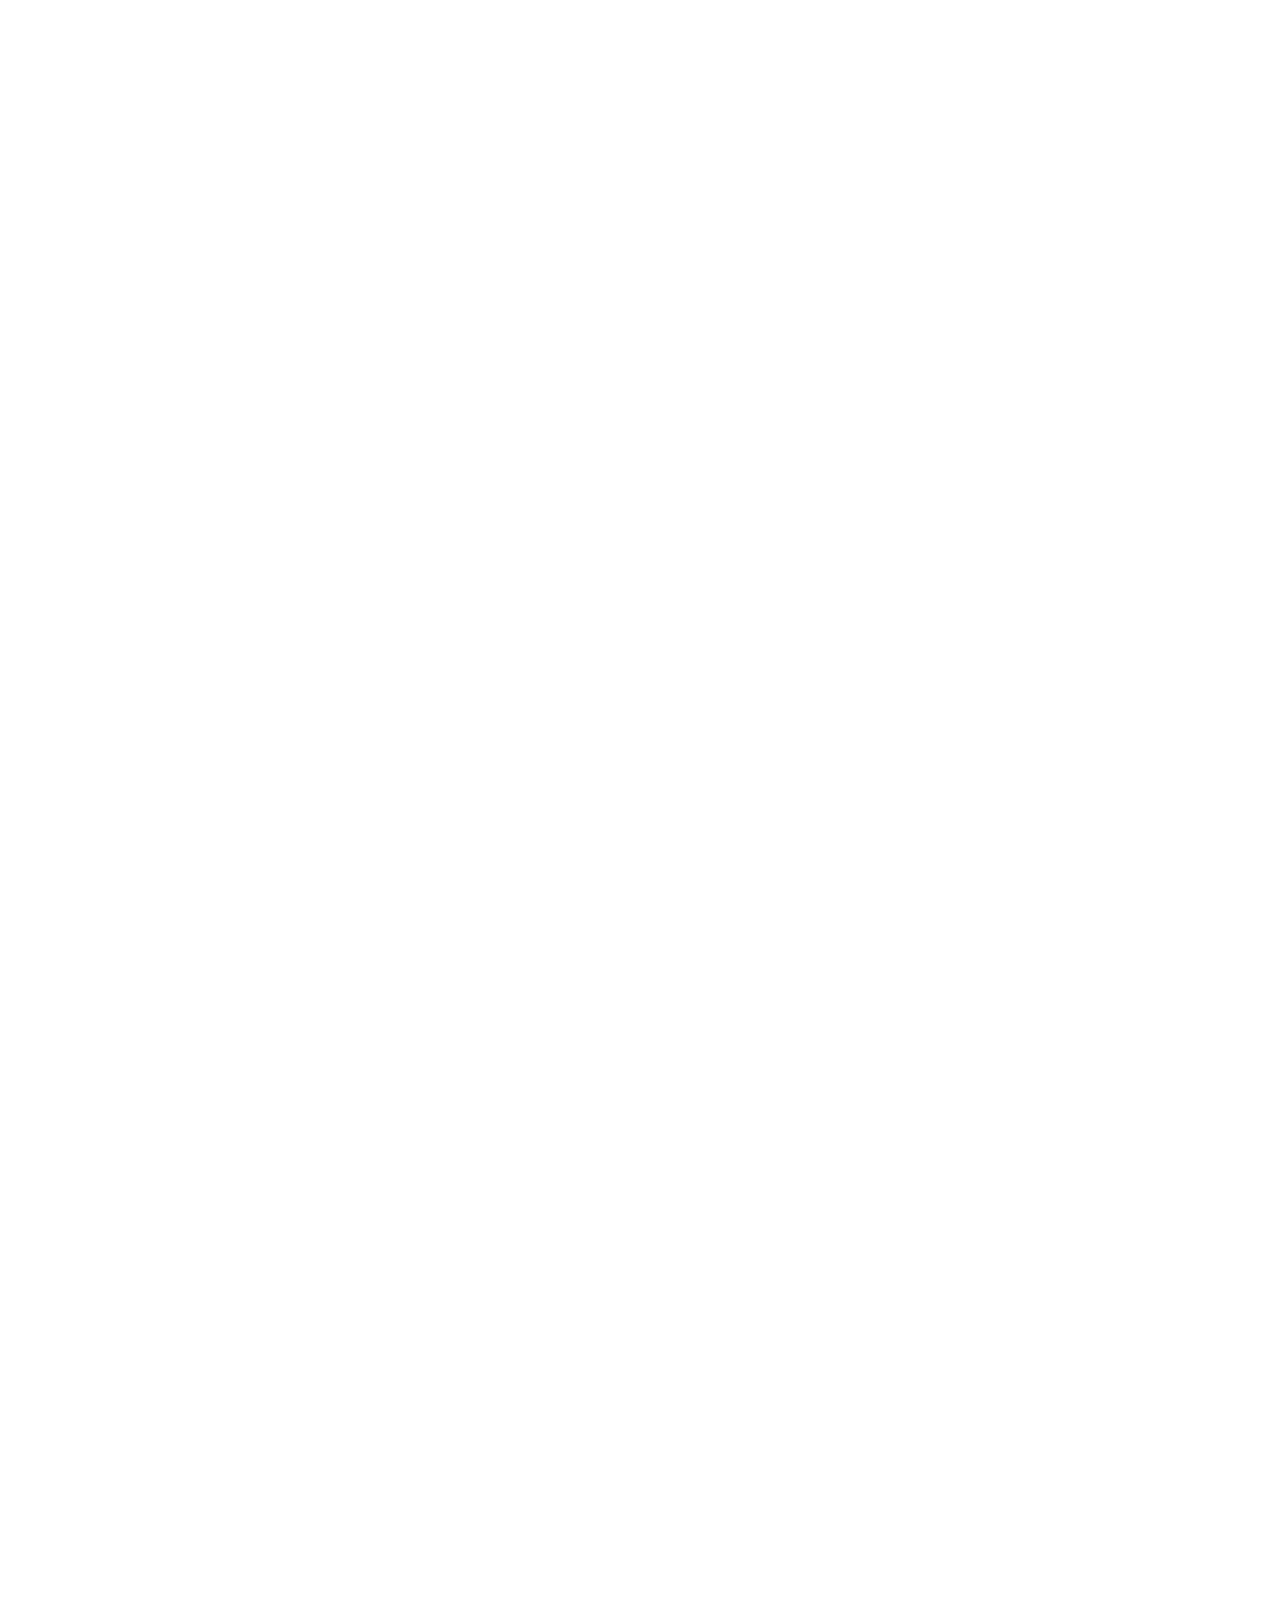
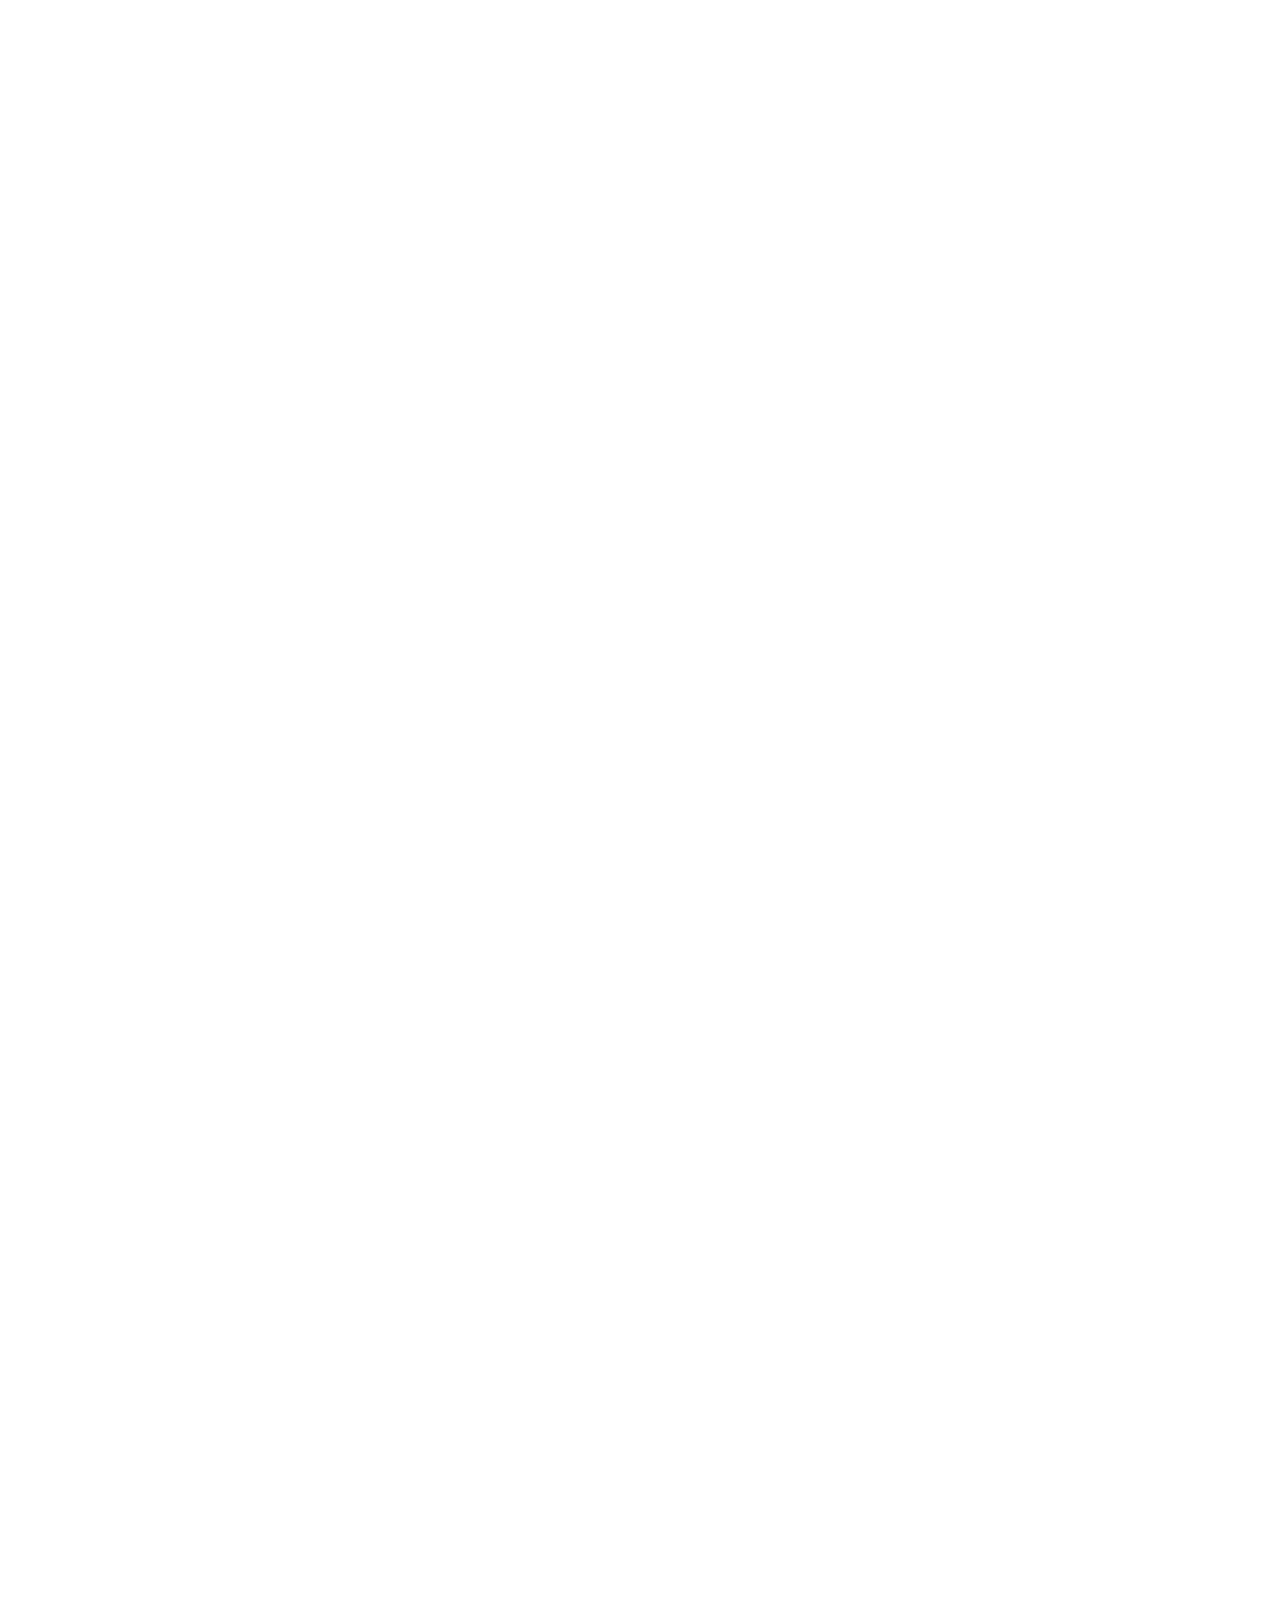
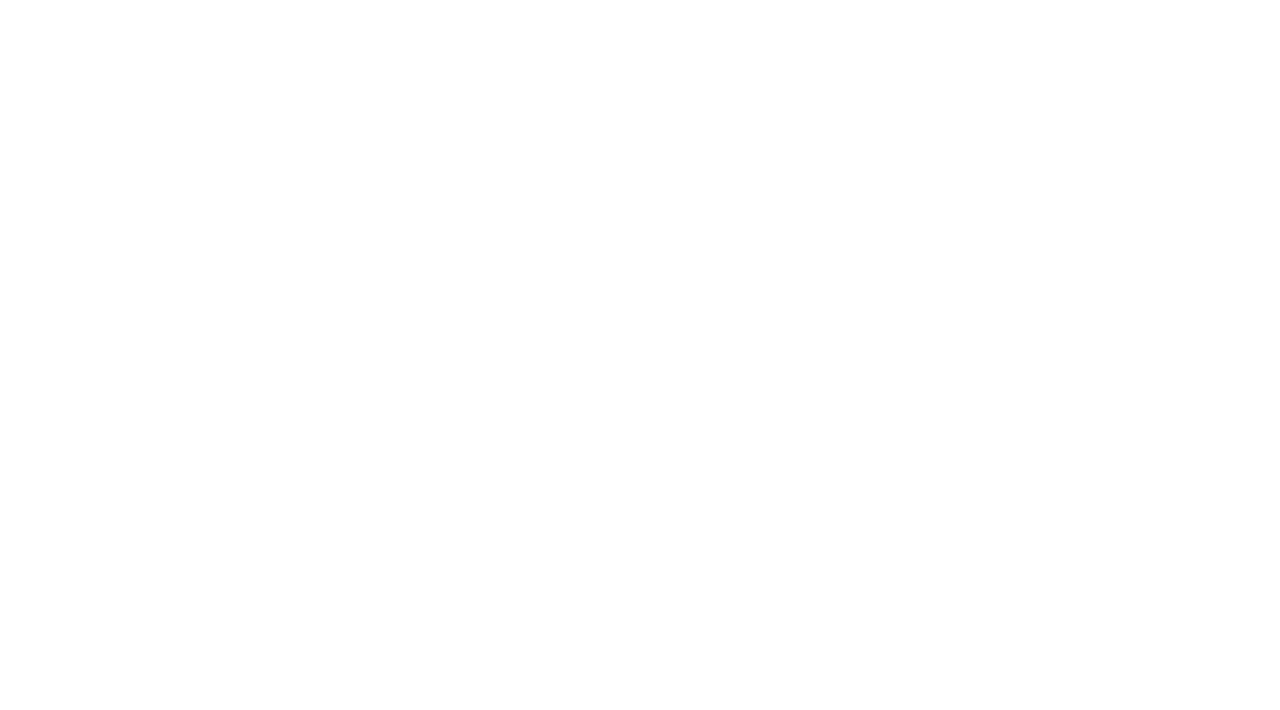
==== index.html @ 62fd4edf "Initial commit" ====
<!DOCTYPE html>
<html lang="en">
<head>
    <meta charset="UTF-8">
    <meta name="viewport" content="width=device-width, initial-scale=1.0">
    <title>Universe University</title>

    <link rel="stylesheet" href="offlines/fontawesome-free-6.4.2-web/css/all.css">
    <link rel="stylesheet" href="offlines/bootstrap.min.css">
    <link rel="stylesheet" href="offlines/tabler-icons/webfont/tabler-icons.min.css">

    
    <link rel="stylesheet" href="styles.css">
    <link rel="stylesheet" href="responsiveness.css">
    <link rel="icon" href="images/single.png">
    <link rel="stylesheet" href="https://cdnjs.cloudflare.com/ajax/libs/odometer.js/0.4.8/themes/odometer-theme-default.css"/>
</head>
<body>

    <div class="overflow-x-hidden">
        
        <nav class="navbar navbar-expand-lg fixed-top">
            <div class="container d-flex flex-row">
                <a class="navbar-brand" href="#" style="width: 15%;">
                    <img src="images/multiple2.png" alt="" class="img-fluid" width="" height="20px">
                </a>
                <button class="navbar-toggler" onclick="openAndClose()" type="button" data-bs-toggle="collapse" data-bs-target="#navbarSupportedContent" aria-controls="navbarSupportedContent" aria-expanded="false" aria-label="Toggle navigation">
                    <span class="navbar-toggler-icon"></span>
                </button>
                <div class="collapse navbar-collapse" id="navbarSupportedContent">
                    <ul class="navbar-nav mx-auto gap-4 mb-2 mb-lg-0">
                        <li class="nav-item">
                            <a class="nav-link px-2 active" aria-current="page" href="#">Home</a>
                        </li>
                        <li class="nav-item">
                            <a class="nav-link px-2" href="#academics">Courses</a>
                        </li>
                        <li class="nav-item">
                            <a class="nav-link px-2" href="about">About</a>
                        </li>
                        <li class="nav-item">
                            <a class="nav-link px-2" href="contact">Contact</a>
                        </li>
                    </ul>
                    <div class="d-flex flex-row gap-3 align-items-center">
                        <a href="login" class="btn" style="color: var(--deep) !important;">Login</a>
                        <a href="applicationform" class="btn navbtn d-flex align-items-center gap-2 justify-content-center"><span>Apply Now</span> <i class="ti ti-arrow-right"></i></a>
                    </div>
                </div>
            </div>
        </nav>

        <section class="herosection py-5">
            <div class="container py-5">
                <div class="row align-items-center">
                    <div class="col-lg-7 col-12 h-100 mt-lg-5">
                        <div class="card bg-transparent border-0">
                            <h1 class="fw-bold">Welcome to Universe</h1>
                            <p class="fs-5">A world-class education is essential for building the future and here, we have it all and more</p>
                            <a href="applicationform" class="btn herobtn w-50 d-flex align-items-center gap-2 justify-content-center"><span>Apply Now</span> <i class="ti ti-arrow-right"></i></a>
                        </div>
                    </div>
                </div>
            </div>
        </section>

        <section class="about py-5">
            <div class="container my-5">
                <div class="row align-items-center justify-content-between">
                    <div class="col-6 d-none d-lg-block">
                        <div class="card-img">
                            <img src="images/img5.jpg" alt="" class="img-fluid">
                        </div>
                    </div>
                    <div class="col-lg-6">
                        <div class="card bg-transparent border-0">
                            <h3>About Universe University</h3>
                            <h4 class="fw-bold w-75">Our education system inspires the next generation</h4>
                            <p>Lorem ipsum dolor sit amet, consectetur adipisicing elit. Explicabo non nesciunt accusantium rem tempora iste, velit consequuntur voluptates, eligendi eum, facilis facere minima sapiente? Ut corrupti iste in a pariatur facilis voluptatem repellat, expedita facere mollitia magnam eligendi quam dolore?</p>
                            <a href="about" class="btn mt-3 aboutbtn d-flex gap-2 align-items-center justify-content-center w-50"><span>Find Out More</span> <i class="ti ti-arrow-right"></i></a>
                        </div>
                    </div>
                </div>
            </div>
        </section>

        <section class="academics py-5" id="academics">
            <div class="container">
                <div class="row">
                    <div class="col-12 mb-lg-5">
                        <div class="card bg-transparent border-0 text-center">
                            <h3>Academics</h3>
                            <p class="w-75 mx-auto">Lorem ipsum dolor sit amet consectetur adipiscing elit ut elit tellus luctus nec ullamcorper mattis</p>
                        </div>
                    </div>
                    <div class="col-lg-4 col-md-6 col-12 mx-auto my-3">
                        <div class="card p-4 acadcard bg-trasparent border-0 text-center">
                            <div class="card-img mb-3">
                                <img src="images/study-group-african-people_23-2149156424.jpg" alt="..." class="img-fluid">
                            </div>
                            <h4>Undergraduate Education</h4>
                            <p>Lorem ipsum dolor sit amet, consectetur adipisicing elit. Molestiae fuga, quasi laudantium modi qui praesentium aperiam accusamus? Adipisci, odit qui!</p>
                            <a href="applicationform" class="btn mt-3 academicsbtn d-flex gap-2 align-items-center justify-content-center w-50 mx-auto"><span>Apply Now</span> <i class="ti ti-arrow-right"></i></a>
                        </div>
                    </div>
                    <div class="col-lg-4 col-md-6 col-12 mx-auto my-3">
                        <div class="card p-4 acadcard bg-trasparent border-0 text-center">
                            <div class="card-img mb-3">
                                <img src="images/diversity-students-graduation-success-celebration-concept_53876-26400.jpg" alt="..." class="img-fluid">
                            </div>
                            <h4>Postgraduate Education</h4>
                            <p>Lorem ipsum dolor sit amet, consectetur adipisicing elit. Molestiae fuga, quasi laudantium modi qui praesentium aperiam accusamus? Adipisci, odit qui!</p>
                            <a href="applicationform" class="btn mt-3 academicsbtn d-flex gap-2 align-items-center justify-content-center w-50 mx-auto"><span>Apply Now</span> <i class="ti ti-arrow-right"></i></a>
                        </div>
                    </div>
                    <div class="col-lg-4 col-md-6 col-12 mx-auto my-3">
                        <div class="card p-4 acadcard bg-trasparent border-0 text-center">
                            <div class="card-img mb-3">
                                <img src="images/students-posing-lawn_23-2147664336.jpg" alt="..." class="img-fluid">
                            </div>
                            <h4>Part-time Education</h4>
                            <p>Lorem ipsum dolor sit amet, consectetur adipisicing elit. Molestiae fuga, quasi laudantium modi qui praesentium aperiam accusamus? Adipisci, odit qui!</p>
                            <a href="applicationform" class="btn mt-3 academicsbtn d-flex gap-2 align-items-center justify-content-center w-50 mx-auto"><span>Apply Now</span> <i class="ti ti-arrow-right"></i></a>
                        </div>
                    </div>
                    <div class="col-lg-4 col-md-6 col-12 mx-auto my-3">
                        <div class="card p-4 acadcard bg-trasparent border-0 text-center">
                            <div class="card-img mb-3">
                                <img src="images/medium-shot-smiley-woman-with-white-board_23-2149272221.jpg" alt="..." class="img-fluid">
                            </div>
                            <h4>Open Distance Learning</h4>
                            <p>Lorem ipsum dolor sit amet, consectetur adipisicing elit. Molestiae fuga, quasi laudantium modi qui praesentium aperiam accusamus? Adipisci, odit qui!</p>
                            <a href="applicationform" class="btn mt-3 academicsbtn d-flex gap-2 align-items-center justify-content-center w-50 mx-auto"><span>Apply Now</span> <i class="ti ti-arrow-right"></i></a>
                        </div>
                    </div>
                    <div class="col-lg-4 col-md-6 col-12 mx-auto my-3">
                        <div class="card p-4 acadcard bg-trasparent border-0 text-center">
                            <div class="card-img mb-3">
                                <img src="images/little-girl-using-laptop-online-school_23-2148827442.jpg" alt="..." class="img-fluid">
                            </div>
                            <h4>Pre Degree Program</h4>
                            <p>Lorem ipsum dolor sit amet, consectetur adipisicing elit. Molestiae fuga, quasi laudantium modi qui praesentium aperiam accusamus? Adipisci, odit qui!</p>
                            <a href="applicationform" class="btn mt-3 academicsbtn d-flex gap-2 align-items-center justify-content-center w-50 mx-auto"><span>Apply Now</span> <i class="ti ti-arrow-right"></i></a>
                        </div>
                    </div>
                    <div class="col-lg-4 col-md-6 col-12 mx-auto my-3">
                        <div class="card p-4 acadcard bg-trasparent border-0 text-center">
                            <div class="card-img mb-3">
                                <img src="images/college-students-different-ethnicities-cramming_23-2149891328.jpg" alt="..." class="img-fluid">
                            </div>
                            <h4>JUPEB Program</h4>
                            <p>Lorem ipsum dolor sit amet, consectetur adipisicing elit. Molestiae fuga, quasi laudantium modi qui praesentium aperiam accusamus? Adipisci, odit qui!</p>
                            <a href="applicationform" class="btn mt-3 academicsbtn d-flex gap-2 align-items-center justify-content-center w-50 mx-auto"><span>Apply Now</span> <i class="ti ti-arrow-right"></i></a>
                        </div>
                    </div>
                </div>
            </div>
        </section>

        <section class="campinfo py-5">
            <div class="container">
                <div class="row align-items-center">
                    <div class="col-lg-6 col-12">
                        <div class="card campinfocard bg-transparent border-0">
                            <h3 class="mb-3">Universe Campus Information</h3>
                            <p>At Universe, we prepare you to launch your career by providing a supportive, creative, and professional environment from which to learn practical skills, build a network of industry contacts. <br> Come in and let's travel through the journey of success together.</p>
                            <div class="row py-3" id="countersSection">
                                <div class="col-lg-6 mx-auto col-md-6 my-3">
                                    <div class="card statcard border-0 p-3 text-center">
                                        <div class="d-flex statistics text-center align-items-center justify-content-center">
                                            <div class="odometer text-center" id="odometer1"></div>
                                        </div>
                                        <h6>Years of Existence</h6>
                                    </div>                        
                                </div>
                                <div class="col-lg-6 mx-auto col-md-6 my-3">
                                    <div class="card statcard border-0 p-3 text-center">
                                        <div class="d-flex statistics text-center align-items-center justify-content-center">
                                            <div class="odometer text-center" id="odometer2"></div>
                                            <span style="margin-top: -5px;">+</span>
                                        </div>
                                        <h6>Staffs &amp; Management</h6>
                                    </div>                        
                                </div>
                                <div class="col-lg-6 mx-auto col-md-6 my-3">
                                    <div class="card statcard border-0 p-3 text-center">
                                        <div class="d-flex statistics gap-1 text-center align-items-center justify-content-center">
                                            <div class="odometer text-center" id="odometer3"></div>
                                            <span style="margin-top: -5px;">M+</span>
                                        </div>
                                        <h6>Global Students</h6>
                                    </div>                        
                                </div>
                                <div class="col-lg-6 mx-auto col-md-6 my-3">
                                    <div class="card statcard border-0 p-3 text-center">
                                        <div class="d-flex statistics text-center align-items-center justify-content-center">
                                            <div class="odometer text-center" id="odometer4"></div>
                                            <span style="margin-top: -5px;">+</span>
                                        </div>
                                        <h6>Cultures &amp; Nationalities</h6>
                                    </div>                        
                                </div>
                            </div>
                            <a href="contact#contact" class="btn aboutbtn d-flex gap-2 align-items-center justify-content-center w-50"><span>Locate Campus</span> <i class="ti ti-arrow-right"></i></a>
                        </div>
                    </div>
                    <div class="col-6 d-none d-lg-block">
                        <div class="card-img p-2">
                            <img src="images/img6.webp" alt="" class="img-fluid">
                        </div>
                    </div>
                </div>
            </div>
        </section>

        <section class="how py-5">
            <div class="container">
                <div class="row">
                    <div class="col-12 my-5">
                        <div class="row align-items-center justify-content-between">
                            <div class="col-lg-8 col-md-6 col-6">
                                <h3>How to Apply</h3>
                            </div>
                            <div class="col-lg-4 col-md-6 col-6 d-none d-lg-flex d-md-flex d-flex justify-content-end">
                                <a href="applicationform" class="btn mt-3 howbtn d-flex align-items-center gap-2 justify-content-center py-3"><span>Start Application</span> <i class="ti ti-arrow-right"></i></a>
                            </div>
                        </div>
                    </div>
                    <div class="col-lg-3 col-md-6 col-12 my-3">
                        <div class="card howcard p-3 bg-transparent">
                            <div class="d-flex justify-content-between">
                                <div class="card-img">
                                    <img src="images/img7.png" width="80px" alt="" class="img-fluid">
                                </div>
                                <span class="number">1</span>
                            </div>
                            <div class="card-text mt-3">
                                <h5>You Apply</h5>
                                <p>Lorem ipsum dolor sit amet consectetur adipisicing elit. Eligendi repudiandae velit aliquam animi at. Fugiat.</p>
                            </div>
                        </div>
                    </div>
                    <div class="col-lg-3 col-md-6 col-12 my-3">
                        <div class="card howcard p-3 bg-transparent">
                            <div class="d-flex justify-content-between">
                                <div class="card-img">
                                    <img src="images/img8.png" width="80px" alt="" class="img-fluid">
                                </div>
                                <span class="number">2</span>
                            </div>
                            <div class="card-text mt-3">
                                <h5>We Connect</h5>
                                <p>Lorem ipsum dolor sit amet consectetur adipisicing elit. Eligendi repudiandae velit aliquam animi at. Fugiat.</p>
                            </div>
                        </div>
                    </div>
                    <div class="col-lg-3 col-md-6 col-12 my-3">
                        <div class="card howcard p-3 bg-transparent">
                            <div class="d-flex justify-content-between">
                                <div class="card-img">
                                    <img src="images/img9.png" width="80px" alt="" class="img-fluid">
                                </div>
                                <span class="number">3</span>
                            </div>
                            <div class="card-text mt-3">
                                <h5>You Get Ready</h5>
                                <p>Lorem ipsum dolor sit amet consectetur adipisicing elit. Eligendi repudiandae velit aliquam animi at. Fugiat.</p>
                            </div>
                        </div>
                    </div>
                    <div class="col-lg-3 col-md-6 col-12 my-3">
                        <div class="card howcard p-3 bg-transparent">
                            <div class="d-flex justify-content-between">
                                <div class="card-img">
                                    <img src="images/img10.png" width="80px" alt="" class="img-fluid">
                                </div>
                                <span class="number">4</span>
                            </div>
                            <div class="card-text mt-3">
                                <h5>Completed</h5>
                                <p>Lorem ipsum dolor sit amet consectetur adipisicing elit. Eligendi repudiandae velit aliquam animi at. Fugiat.</p>
                            </div>
                        </div>
                    </div>
                    <div class="col-12 d-lg-none d-md-one d-flex justify-content-center">
                        <a href="applicationform" class="btn mt-3 howbtn d-flex align-items-center gap-2 justify-content-center py-3"><span>Start Application</span> <i class="ti ti-arrow-right"></i></a>
                    </div>
                </div>
            </div>
        </section>

        <section class="testimonials py-5">
            <div class="container">
                <div class="row align-items-center">
                    <div class="col-12">
                    </div>
                    <div class="col-lg-6 col-md-7 col-12">
                        <h2>Testimonials</h2>
                        <div class="card bg-transparent border-0 testicard p-2 pt-3 d-grid gap-4 position-relative">
                            <div class="testibg position-relative"></div>
                            <div class="card-top">
                                <div class="d-flex gap-1" id="studentRating"></div>
                            </div>
                            <div class="card-mid">
                                <h4 class="testi-text" id="studentTestimonial"></h4>
                            </div>
                            <div class="card-btom">
                                <p class="fw-bold" id="studentName"></p>
                            </div>
                        </div>
                    </div>
                    <div class="col-lg-6 col-md-5 col-12">
                        <div class="card-img testimgs">
                            <img src="images/img12.png" id="student1" alt="..." class="img-fluid testi-img" onclick="showTestimonial('student1')">
                            <img src="images/img13.png" id="student2" alt="..." class="img-fluid testi-img" onclick="showTestimonial('student2')">
                            <img src="images/img14.png" id="student3" alt="..." class="img-fluid testi-img" onclick="showTestimonial('student3')">
                            <img src="images/img15.png" id="student4" alt="..." class="img-fluid testi-img" onclick="showTestimonial('student4')">
                            <img src="images/img16.png" id="student5" alt="..." class="img-fluid testi-img" onclick="showTestimonial('student5')">
                            <img src="images/img17.png" id="student6" alt="..." class="img-fluid testi-img" onclick="showTestimonial('student6')">
                            <img src="images/img18.png" id="student7" alt="..." class="img-fluid testi-img" onclick="showTestimonial('student7')">
                            <img src="images/img19.png" id="student8" alt="..." class="img-fluid testi-img" onclick="showTestimonial('student8')">
                        </div>
                    </div>
                </div>
            </div>
        </section>

        <div class="modal fade" id="exampleModal" tabindex="-1" aria-labelledby="exampleModalLabel" aria-hidden="false">
            <div class="modal-dialog">
                <div class="modal-content">
                    <div class="modal-header">
                    <h1 class="modal-title fs-5" id="exampleModalLabel">Photo speaks</h1>
                    <button type="button" class="btn-close" data-bs-dismiss="modal" aria-label="Close"></button>
                    </div>
                    <div class="modal-body">
                        <div id="carouselExampleAutoplaying" class="carousel slide" data-bs-ride="carousel">
                            <div class="carousel-inner d-flex flex-row">
                                <div class="carousel-item w-100 text-center active">
                                    <img src="images/empty-table-chair_1339-74872.jpg" alt="..." class="w-50" style="object-fit: cover;">
                                </div>
                                <div class="carousel-item w-100 text-center">
                                    <img src="images/high-angle-students-learning-library_23-2149647043.jpg" alt="..." class="w-50" style="object-fit: cover;">
                                </div>
                                <div class="carousel-item w-100 text-center">
                                    <img src="images/internal-school-des_940257-862.jpg" alt="..." class="w-50" style="object-fit: cover;">
                                </div>
                                <div class="carousel-item w-100 text-center">
                                    <img src="images/people-studying-peacefully-library_23-2148844715.jpg" alt="..." class="w-50" style="object-fit: cover;">
                                </div>
                                <div class="carousel-item w-100 text-center">
                                    <img src="images/room-interior-design_23-2148899440.jpg  " alt="..." class="w-50" style="object-fit: cover;">
                                </div>
                                <div class="carousel-item w-100 text-center">
                                    <img src="images/empty-hallway-background_23-2149408811.jpg" alt="..." class="w-50" style="object-fit: cover;">
                                </div>
                                <div class="carousel-item w-100 text-center">
                                    <img src="images/futuristic-view-school-classroom-with-state-art-architecture_23-2150906350.jpg" alt="..." class="w-50" style="object-fit: cover;">
                                </div>
                                <div class="carousel-item w-100 text-center">
                                    <img src="images/futuristic-school-classroom-future-students_23-2150906404.jpg" alt="..." class="w-50" style="object-fit: cover;">
                                </div>
                                <div class="carousel-item w-100 text-center">
                                    <img src="images/innovative-futuristic-classroom-students_23-2150906268.jpg" alt="..." class="w-50" style="object-fit: cover;">
                                </div>
                                <div class="carousel-item w-100 text-center">
                                    <img src="images/vibrant-student-life-university-building-photos_980928-10562.jpg" alt="..." class="w-50" style="object-fit: cover;">
                                </div>
                                <div class="carousel-item w-100 text-center">
                                    <img src="images/interior-library-with-orange-chairs-blue-sky-with-clouds_974629-200624.jpg" alt="..." class="w-50" style="object-fit: cover;">
                                </div>
                                <div class="carousel-item w-100 text-center">
                                    <img src="images/empty-hallway-background_23-2149408813.jpg" alt="..." class="w-50" style="object-fit: cover;">
                                </div>
                            </div>
                            <div class="control-btn py-3 pe-3 d-flex justify-content-between gap-3 align-items-center">
                                <button class="btn" type="button" data-bs-target="#carouselExampleAutoplaying" data-bs-slide="prev">
                                    <span class="carousel-control-prev-icon" aria-hidden="true"></span>
                                    <span class="visually-hidden">Previous</span>
                                </button>
                                <button class="btn" type="button" data-bs-target="#carouselExampleAutoplaying" data-bs-slide="next">
                                    <span class="carousel-control-next-icon" aria-hidden="true"></span>
                                    <span class="visually-hidden">Next</span>
                                </button>
                            </div>
                        </div>
                    </div>
                    <div class="modal-footer">
                        <button type="button" class="btn btn-secondary" style="cursor: pointer;" data-bs-dismiss="modal" style="cursor: zoom-in;">Minimise</button>
                    </div>
                </div>
            </div>
        </div>

        <section class="gallery py-5">
            <div class="container">
                <div class="row">
                    <div class="col-12 my-3">
                        <h2>Gallery</h2>
                    </div>
                    <div class="col-12 my-3">
                        <div class="card-img d-flex flex-wrap gallery-img">
                            <img src="images/empty-table-chair_1339-74872.jpg" alt="..." class="img-fluid" data-bs-toggle="modal" data-bs-target="#exampleModal">
                            <img src="images/high-angle-students-learning-library_23-2149647043.jpg" alt="..." class="img-fluid" data-bs-toggle="modal" data-bs-target="#exampleModal">
                            <img src="images/internal-school-des_940257-862.jpg" alt="..." class="img-fluid" data-bs-toggle="modal" data-bs-target="#exampleModal">
                            <img src="images/people-studying-peacefully-library_23-2148844715.jpg" alt="..." class="img-fluid" data-bs-toggle="modal" data-bs-target="#exampleModal">
                            <img src="images/room-interior-design_23-2148899440.jpg  " alt="..." class="img-fluid" data-bs-toggle="modal" data-bs-target="#exampleModal">
                            <img src="images/empty-hallway-background_23-2149408811.jpg" alt="..." class="img-fluid" data-bs-toggle="modal" data-bs-target="#exampleModal">
                            <img src="images/futuristic-view-school-classroom-with-state-art-architecture_23-2150906350.jpg" alt="..." class="img-fluid" data-bs-toggle="modal" data-bs-target="#exampleModal">
                            <img src="images/futuristic-school-classroom-future-students_23-2150906404.jpg" alt="..." class="img-fluid" data-bs-toggle="modal" data-bs-target="#exampleModal">
                            <img src="images/innovative-futuristic-classroom-students_23-2150906268.jpg" alt="..." class="img-fluid" data-bs-toggle="modal" data-bs-target="#exampleModal">
                            <img src="images/vibrant-student-life-university-building-photos_980928-10562.jpg" alt="..." class="img-fluid" data-bs-toggle="modal" data-bs-target="#exampleModal">
                            <img src="images/interior-library-with-orange-chairs-blue-sky-with-clouds_974629-200624.jpg" alt="..." class="img-fluid" data-bs-toggle="modal" data-bs-target="#exampleModal">
                            <img src="images/empty-hallway-background_23-2149408813.jpg" alt="..." class="img-fluid" data-bs-toggle="modal" data-bs-target="#exampleModal">
                        </div>
                    </div>
                </div>
            </div>
        </section>

        <section class="newsletter py-5">
            <div class="container">
                <h2 class="mb-5">Academic News</h2>
                <div class="row align-items-center">
                    <div class="col-lg-8 col-12">
                        <div class="row news">
                            <div class="col-lg-6 col-md-6 my-3 col-12 mx-auto">
                                <div class="card bg-transparent border-0 p-3">
                                    <div class="card-img">
                                        <img src="images/img21.jpg" alt="..." class="img-fluid">
                                    </div>
                                    <div class="card-text mt-3">
                                        <h4>How to apply to universe</h4>
                                        <p>Lorem ipsum dolor sit amet consectetur, adipisicing elit. Quos maiores excepturi quam reprehenderit fugiat mollitia architecto non animi. Accusantium, unde.</p>
                                    </div>
                                </div>
                            </div>
                            <div class="col-lg-6 col-md-6 my-3 col-12 mx-auto">
                                <div class="card bg-transparent border-0 p-3">
                                    <div class="card-img">
                                        <img src="images/img21.jpg" alt="..." class="img-fluid">
                                    </div>
                                    <div class="card-text mt-3">
                                        <h4>Institution Fee Update</h4>
                                        <p>Lorem ipsum dolor sit amet consectetur, adipisicing elit. Quos maiores excepturi quam reprehenderit fugiat mollitia architecto non animi. Accusantium, unde.</p>
                                    </div>
                                </div>
                            </div>
                            <div class="col-6 mx-auto d-none">
                                <div class="card bg-transparent border-0 p-3">
                                    <div class="card-img">
                                        <img src="images/img21.jpg" alt="..." class="img-fluid">
                                    </div>
                                    <div class="card-text mt-3">
                                        <h4>Introducing free counselling sessions</h4>
                                        <p>Lorem ipsum dolor sit amet consectetur, adipisicing elit. Quos maiores excepturi quam reprehenderit fugiat mollitia architecto non animi. Accusantium, unde.</p>
                                    </div>
                                </div>
                            </div>
                        </div>
                    </div>
                    <div class="col-lg-4 col-md-6 col-12 my-3 mx-auto">
                        <div class="subscribe py-5 px-2 text-light gap-3">
                            <i class="ti ti-mail fs-1"></i>
                            <div class="sub-text text-center">
                                <h4 class="m-0">Subscribe To Newsletter</h4>
                                <p class="m-0">Get updates to news & events</p>
                            </div>
                            <form action="index" class="w-100 text-center d-flex flex-column justify-content-center align-items-center gap-2">
                                <input type="email" placeholder="Your Email" class="form-control">
                                <button type="submit" class="btn formbtn">Subscribe</button>
                            </form>
                        </div>
                    </div>
                </div>
            </div>
        </section>

        <footer class="pt-5 pb-3">
            <div class="container">
                <div class="row align-items-center">
                    <div class="col-lg-4 col-md-6 col-12 mt-3">
                        <img src="images/multiple2.png" alt="..." class="img-fluid w-50">
                        <p class="m-0 my-3">Universe University was established by O.A Serah in 2024 for the public benefit. Afterwards, it is recognized globally... Esthablished to provide world-class education, Universe is actively building the future.</p>
                    </div>
                    <div class="col-lg-3 col-md-6 col-12 mt-3">
                        <h4>Useful Links</h4>
                        <ul class="navbar-nav gap-2 mt-3">
                            <li><a class="nav-link p-0" href="applicationform">Application</a></li>
                            <li><a class="nav-link p-0" href="about#faq">FAQ</a></li>
                            <li><a class="nav-link p-0" href="alumni">Alumni</a></li>
                            <li><a class="nav-link p-0" href="#">Terms & conditions</a></li>
                            <li><a class="nav-link p-0" href="#">Privacy policy</a></li>
                        </ul>
                    </div>
                    <div class="col-lg-3 col-md-6 col-12 mt-3">
                        <h4>Our Campus</h4>
                        <ul class="navbar-nav gap-2 mt-3">
                            <li><a class="nav-link p-0" href="index#academics">Find a program</a></li>
                            <li><a class="nav-link p-0" href="#">Admissions</a></li>
                            <li><a class="nav-link p-0" href="chancelloroffice">Office of the Chancellor</a></li>
                            <li><a class="nav-link p-0" href="applicationform">Study on campus</a></li>
                        </ul>
                    </div>
                    <div class="col-lg-2 col-md-6 col-12 mt-3 text-center">
                        <h4>Socials</h4>
                        <ul class="navbar-nav flex-lg-column flex-row gap-2 mt-3 justify-content-center">
                            <li><a href="#" class="nav-link p-0"><i class="fs-4 ti ti-brand-facebook"></i></a></li>
                            <li><a href="#" class="nav-link p-0"><i class="fs-4 ti ti-brand-twitter"></i></a></li>
                            <li><a href="#" class="nav-link p-0"><i class="fs-4 ti ti-brand-instagram"></i></a></li>
                            <li><a href="#" class="nav-link p-0"><i class="fs-4 ti ti-brand-linkedin"></i></a></li>
                            <li><a href="#" class="nav-link p-0"><i class="fs-4 ti ti-brand-youtube"></i></a></li>
                        </ul>
                    </div>
                    <div class="col-12 mt-3">
                        <div class="row align-items-center justify-content-center">
                            <div class="col-lg-4 col-md-4 col-12 mt-3">
                                <a class="nav-link" href="contact#contact">
                                    <div class="d-flex flex-lg-row flex-md-row flex-column align-items-center gap-lg-2 gap-md-2 text-center text-lg-start text-md-start justify-content-center">
                                        <i class="ti ti-location-pin fs-3"></i>
                                        <div class="d-grid">
                                            <span>Address</span>
                                            <span>1312 Greg Street, Sparks. NV 88441</span>
                                        </div>
                                    </div>
                                </a>
                            </div>
                            <div class="col-lg-4 col-md-4 col-12 mt-3">
                                <a class="nav-link" href="mailto:admin@universe.edu">
                                    <div class="d-flex flex-lg-row flex-md-row flex-column align-items-center gap-lg-2 gap-md-2 text-center text-lg-start text-md-start justify-content-center">
                                        <i class="ti ti-mail fs-3"></i>
                                        <div class="d-grid">
                                            <span>Email</span>
                                            <span>admin@universe.edu</span>
                                        </div>
                                    </div>
                                </a>
                            </div>
                            <div class="col-lg-4 col-md-4 col-12 mt-3 mx-auto">
                                <a class="nav-link" href="tel:+2349118136001">
                                    <div class="d-flex flex-lg-row flex-md-row flex-column align-items-center gap-lg-2 gap-md-2 text-center text-lg-start text-md-start justify-content-center">
                                        <i class="ti ti-location-pin fs-3"></i>
                                        <div class="d-grid">
                                            <span>Phone</span>
                                            <span>+234 (0) 911 813 6001</span>
                                        </div>
                                    </div>
                                </a>
                            </div>
                        </div>
                    </div>
                    <div class="col-12 text-center mt-5">
                        <b>All rights reserved by &copy; Universe University '24</b>
                    </div>
                </div>
            </div>
        </footer>
                
    </div>
    

    <script>
        let navbarToggler = document.querySelector(".navbar-toggler")
        let navbarSupportedContent = document.getElementById("navbarSupportedContent");

        function openAndClose() {
            if (navbarSupportedContent.classList.contains("show")) {
                navbarSupportedContent.classList.remove("show");
                console.log("removed");
            }
        };
    </script>
    <script src="offlines/bootstrap.bundle.js"></script>
    <script src="offlines/bootstrap.bundle.min.js"></script>
    <script src="script.js"></script>
    <script src="https://cdnjs.cloudflare.com/ajax/libs/odometer.js/0.4.8/odometer.min.js"></script>
    <script>
        const countersSection = document.getElementById('countersSection');
        const observer = new IntersectionObserver(entries => {
        if (entries[0].isIntersecting) {
            countersSection.classList.remove('hidden');
    
            var odometer1 = new Odometer({
            el: document.querySelector('#odometer1'),
            value: 0,
            format: '(,ddd)',
            postProcess: '+',
            });

            var odometer2 = new Odometer({
            el: document.querySelector('#odometer2'),
            value: 0,
            format: '(,ddd)',
            postProcess: '+',
            });

            var odometer3 = new Odometer({
            el: document.querySelector('#odometer3'),
            value: 0,
            format: '(,ddd)',
            preProcess: '+',
            });

            var odometer4 = new Odometer({
            el: document.querySelector('#odometer4'),
            value: 0,
            format: '(,ddd)',
            postProcess: '+',
            });
    
            odometer1.update(68);
            odometer2.update(200);
            odometer3.update(5.5);
            odometer4.update(92);
    
            observer.unobserve(countersSection);
        }
        }, { threshold: 1.0 });

        observer.observe(countersSection);
    </script>
</body>
</html>
---- styles.css ----
:root{
    --deep: #F5E7B2;
    --deeper: #F9D689;
    --deepest: #E0A75E;
    --deepsy: #973131;
}
*{
    margin: 0;
    padding: 0;
    box-sizing: border-box;
}
body{
opacity: 0%;
}
::-webkit-scrollbar{
    display: none;
}
.nav-brand{
    border: none;
    outline: none;
}
.navbtn,
.herobtn,
.aboutbtn,
.academicsbtn,
.formbtn,
.howbtn,
.refresh,
.filterBtn{
    background: var(--deepest);
    color: var(--deepsy);
    padding: 10px 20px;
    border: none;
    outline: none;
    height: 50px;
    .ti{
        font-size: 20px;
    }
}
.navbtn:hover,
.herobtn:hover,
.aboutbtn:hover,
.howbtn:hover,
.formbtn:hover,
.academicsbtn:hover{
    background: var(--deepest);
    color: var(--deepsy);
}
.navbar{
    background: #F5E7B26a;
    backdrop-filter: blur(5px);
    color: #fff;
    width: 95%;
    margin: 20px auto;
    border-radius: 30px;
}
.navbar .active,
.navbar .nav-link{
    color: var(--deepsy) !important;
    font-weight: 600;
}
.navbar .active,
.navbar .nav-link:hover,
.navbar .nav-link:active,
.navbar .nav-link:focus{
    font-weight: 800;
    color: var(--deepsy);
    background: linear-gradient(135deg, #aa64e819, #4259ee16);
    backdrop-filter: blur(20px);
    border-radius: 5px;
}
.herosection{
    background: linear-gradient(135deg, #1f1c16e9, #1f1c167c, #f9d58967), url(images/img3.jpg);
    background-position: center;
    background-size: cover;
    height: 100vh;
    display: flex;
    place-items: center;
}
.herosection .card{
    color: #ffffff;
}
.herosection h1{
    font-size: 45px;
}
.about .card-img{
    background: #fff;
    border: 10px solid #00000082;
    border-right: none;
}
.about img{
    transform: translateX(2%);
    border: 10px solid #fff;
    border-left: none;
}
.herosection .card,
.about .card,
.campinfo .campinfocard{
    width: 90%;
    line-height: 1.5;
}
.campinfo{
    position: relative;
}
.campinfo .statcard{
    background: #ffffffee;
}
.campinfo .statistics{
    font-size: 2rem;
    font-weight: 900;
}
.campinfo h6{
    font-size: 14px;
}
.campinfo::before{
    position: absolute;
    top: 40%;
    left: 39%;
    content: "";
    width: 20%;
    height: 15%;
    overflow: hidden;
    background: url(images/multiple2.png);
    background-position: center;
    background-size: contain;
    background-repeat: no-repeat;
    opacity: 20%;
    z-index: -1;
}
.campinfo .statcard,
.how .howcard,
.news .card,
.academics .acadcard{
    box-shadow: 1px 1px 10px #d7d7d7;
}
.campinfo .statcard:hover,
.how .howcard:hover,
.news .card:hover,
.academics .acadcard:hover{
    scale: 1.05;
    transition: .2s;
    cursor: pointer;
    box-shadow: 1px 1px 10px var(--deep);
    .number{
        transition: .8s;
        -webkit-text-stroke: 5px var(--deepest);
    }
}
.how .number{
    opacity: 0.2;
    color: transparent;
    padding: 0;
    margin: 0;
    background-size: cover;
    background-position: center;
    -webkit-background-clip: text;
    background: var(--deep);
    background-clip: text;
    -webkit-text-stroke: 1px #28282257;
    font-size: 12rem;
    position: absolute;
    right: 0;
    z-index: -1;
    transform: translateY(-30%);
    font-weight: 900;
}
.how .howcard{
    position: relative;
    line-height: 1.8;
}
.testimonials{
    background: #F5E7B236;
    height: max-content;
    overflow: hidden;
}
.testimonials .testicard h4{
    line-height: 1.5;
}
.testimonials .testicard .ti,
.testimonials .testicard .rating{
    font-size: 20px;
    color: #ffa200d4;
}
.testimonials .testicard::before,
.testimonials .testicard::after{
    width: 100%;
    height: 100%;
    position: absolute;
    opacity: 30%;
    color: transparent;
    padding: 0;
    margin: 0;
    -webkit-background-clip: text;
    background: var(--deepsy);
    background-clip: text;
    z-index: -1;
    font-size: 6.5rem;
    font-weight: 900;
    text-shadow: 3px 3px 0px var(--deepest);
    -webkit-text-stroke: 1px var(--deepest);
    color: var(--deepsy);
}
.testimonials .testicard::before{
    content: "Universe";
    left: 10%;
    top: 10%;
}
.testimonials .testicard::after{
    content: "University";
    left: 100%;
    top: 15%;
}
.testimonials .testimgs{
    display: flex;
    justify-content: center;
    flex-wrap: wrap;
    gap: 2rem;
    margin-left: auto;
}
.testimonials .testimgs img:hover,
.testimonials .testimgs img.selected,
.testimonials .testimgs img:focus{
    transform: scale(1.05);
    opacity: 1;
    border-color: var(--states-focused, var(--deeper));
}
.testimonials .testimgs img{
    width: 25%;
    cursor: pointer;
    opacity: 60%;
    border: 10px solid #ffffff;
    box-shadow: 10px 10px 10px #7979795c;
}
.gallery .gallery-img{
    border: 1px solid var(--deepsy);
    text-align: center !important;
    opacity: 0.7;
    cursor: pointer;
}
.gallery .gallery-img img{
    cursor: zoom-in;
    width: 25%;
    object-fit: cover;
    border: 1px solid var(--deepsy);
}
.modal.fade{
    width: 100vw !important;
    max-height: 90vh !important;
}
.modal img{
    cursor: zoom-in;
}
.modal .control-btn .btn{
    background: var(--deepsy) !important;
    border-radius: 1rem;
    display: flex;
    justify-content: center;
    align-items: center;
    width: 50px;
    height: 50px;
    color: var(--deeper) !important;
}
.newsletter .subscribe{
    border-radius: 5px;
    background: linear-gradient(135deg, #F9D6896a, #F9D6898a), url(images/img11.jpg);
    background-size: cover;
    background-position: center;
    background-repeat: no-repeat;
    display: flex;
    place-items: center;
    justify-content: center;
    align-items: center;
    flex-direction: column;
}
.newsletter .subscribe .form-control{
    box-shadow: none;
    border: none;
    outline: none;
    border-radius: 0px;
    width: 80%;
}
.newsletter .subscribe .btn{
    width: 60%;
}
footer{
    background: url(images/img22.png), linear-gradient(300deg,#2b251ae9, #1f1c16e9);
    background-position: center;
    background-size: cover;
    position: relative;
    background-repeat: no-repeat;
    color: #fff;
}
footer .nav-link:hover{
    color: var(--deepest);
}
.R-herosection{
    background: linear-gradient(135deg, #1f1c16e9, #1f1c167c, #f9d58967), url(images/img21.jpg);
    background-position: center;
    background-size: cover;
    height: 50vh;
    display: flex;
    place-items: center;
}
.R-herosection .card{
    border: none;
}
.contact .contactcard{
    background: var(--deepsy);
    border: none;
    border-radius: 10px;
    color: var(--deeper);
    box-shadow: -3px -3px 10px #d7d7d7;
}
.contactcard h3,
.contactcard h4{
    color: #fff;
}
.contactcard h1{
    font-weight: 900;
}
.contactcard .form-control{
    box-shadow: 0px 0px 10px #d7d7d7;
    border-color: #d7d7d7;
    border-radius: 0px;
    padding: 10px 0px;
    text-indent: 10px;
    text-transform: uppercase;
}
.contact li{
    background: var(--deepest);
    color: var(--deepsy);
    display: flex;
    justify-content: center;
    align-items: center;
    place-items: center;
    border-radius: 5px;
}
.about2{
    line-height: 25px;
}
.about2 .card-img1{
    float: left;
    clear: both;
    width: 50%;
}
.about2 .card-img2{
    float: right;
    clear: both;
    width: 50%;
}
.about2 li,
.chancellor li{
    list-style: none;
    word-spacing: 3px;
}
.about2 li::before,
.chancellor li::before{
    opacity: 80%;
    content: "";
    margin-right: .3rem;
    width: 50px;
    height: 50px;
    padding: 0 .5rem;
    background: url("images/single.png");
    background-size: contain;
    background-repeat: no-repeat;
    background-position: center;
}
.faqs{
    padding: 2rem;
    box-shadow: 5px 5px 20px #d7d7d7;
    .icon{
        transition: transform 0.3s;
    }
    .card{
        margin-bottom: 1rem;
        border: none;
    }
    .card-body{
        border-top: 1px solid #dee2e6;
    }
    .card:not(:last-of-type) .card-header{
        border-bottom: 1px solid #dee2e6;
    }
}
.faq h1{
    color: var(--deepsy);
}
.faq .accordion-button{
    color: #425aee;
    color: var(--deepest);
    box-shadow: 5px 5px 20px #d7d7d7;
}
.faq .accordion-body{
    color: #000;
}
.faq .accordion-header{
    position: relative;
    display: flex;
    justify-content: space-between;
    align-items: center;
    background-color: #f7f7f7;
    padding: 1rem;
    border: 1px solid #dee2e6;
    border-radius: 0.25rem;
    box-shadow: 0 4px 6px rgba(0, 0, 0, 0.1);
    transition: background-color 0.3s;
    text-decoration: none !important;
}
.faq .accordion-header:hover{
    background-color: #e9ecef;
}
.aboutstats{
    background: #eeeeee95;
    background: var(--deep);
    background: #f5e7b260;
}
.aboutstats h1{
    opacity: 10%;
    color: var(--deepsy);
}
.alumni{
    font-size: 20px !important;
}
.alumni .alumnicard{
    box-shadow: 1px 1px 10px #d7d7d7;
    border: none;
    transition: all 3s ease-in-out;
    position: relative;
}
.alumnicard .card-img img{
    border-radius: 10px;
}
.alumni .alumnicard .over{
    display: flex;
    flex-direction: column;
    gap: 1.5rem;
    font-size: 20px;
    justify-content: center;
    place-items: center;
    padding: 1.5rem;
    position: absolute;
    top: 3.5%;
    width: 10%;
    margin: 0 auto;
    transition: all .5s linear;
    background: #121923;
    background: linear-gradient(#425aee, #7e60ea);
    background: var(--deepest);
    box-shadow: 1px 1px 10px var(--deepsy);
    border-radius: 10px;
    a:hover{
        scale: 1.2;
    }
}
.alumni .alumnicard .down{
    width: 100%;
    transition: all 1s linear;
}
.chancellor{
    font-family: Arial, sans-serif;
    background: #d7d7d740;
    background: #F5E7B236;
    position: relative;
    line-height: 25px;
    word-spacing: 3px;
}
.chancellor section h2{
color: #004080;
}
.chancellor a{
    color: #004080;
    text-decoration: none;
}
.chancellor a:hover{
    text-decoration: underline;
} 
.chancellor .card{
    transition: all 3s ease-in-out;
    background: transparent;
    border: none;
    position: relative;
    float: right;
    margin-left: 2rem;
    clear: both;
    width: 30%;
}
.chancellor .card img{
    max-width: auto;
    border-radius: 10px;
}
.chancellor .over{
    display: flex;
    flex-direction: row;
    gap: 2rem;
    font-size: 20px;
    justify-content: center;
    place-items: center;
    padding: 1rem;
    position: absolute;
    bottom: 1%;
    width: 90%;
    left: 5%;
    /* visibility: hidden; */
    margin: 0 auto;
    transition: all .5s linear;
    background: var(--deepest);
    box-shadow: 1px 1px 10px var(--deepsy);
    border-radius: 10px;
    a:hover{
        scale: 1.2;
    }
}
.chancellor::before,
.chancellor::after{
    width: 100%;
    height: 100%;
    position: absolute;
    opacity: 20%;
    padding: 0;
    margin: 0;
    -webkit-background-clip: text;
    background-clip: text;
    z-index: -1;
    font-size: 15.5rem;
    transform: rotate(-20deg);
    font-weight: 900;
    text-shadow: 5px 5px 0px var(--deepest);
    -webkit-text-stroke: 1px var(--deepest);
    color: var(--deepsy);
}
.chancellor::before{
    content: "Universe";
    left: 13%;
    top: 20%;
}
.chancellor::after{
    content: "University";
    left: 10%;
    top: 35%;
}
.chan .newsletter .form-control{
    width: 50% !important;
    border-radius: 0;
    height: 40px;
}
.chan .newsletter .btn{
    width: 20%;
}
.login .login-img img{
    border: 3px solid #ffffffee;
    border-radius: 10px;
    box-shadow: 2px 2px 5px #425aee;
}
.login h1{
    color: var(--deepsy);
    text-shadow: 3px 3px 0px var(--deeper);
}
.applyform{
    background: var(--deepest);
    box-shadow: 5px 5px 0px var(--deep);
    color: #000;
    border-radius: 10px;
}
.applyform h1{
    color: var(--deepsy);
    text-shadow: 3px 3px 0px var(--deeper);
}
.applyform select,
.applyform .form-control{
    box-shadow: 0px 0px 10px #1f1c167c;
    border-color: #d7d7d7;
    border-radius: 0px;
    padding: 10px 0px;
    text-indent: 10px;
    text-transform: uppercase;
}
.applyform select:focus{
    border: none;
    outline: none;
}
.applyform input:focus{
    border-color: var(--deepsy);
    border-width: 1px;
    box-shadow: 2px 2px 5px var(--deepsy);
}
.applyform textarea{
    resize: none;
}
.applyform .herobtn{
    background: var(--deepsy);
    color: var(--deep);
}
.applyform .herobtn i{
    rotate: 45deg;
}
#alerting{
    position: fixed;
    right: 0;
    z-index: 1000000000;
    overflow: hidden !important;
    top: 25%;
}
#alerting .alert{        
    border-top-left-radius: 100px !important;
    border-bottom-left-radius: 100px !important;
    width: 250px;
    height: 50px;
    animation-name: to-left;
    animation-duration: 0.5s;
    animation-timing-function: ease;
    animation-fill-mode: forwards;
}
#alerting i,svg{
    width: 20px !important;
}
#alerting div{
    font-size: 14px;
}
.alert-primary{
    background-color: #2A6DA8;
}
.alert-danger{
    background-color: #ff0000;
}
.alert-success{
    background-color: #019f01;
}
.alert-warning{
     background-color: #ffcc00;
}
---- responsiveness.css ----
@media (min-width:200px) and (max-width:991px) {
    body #side{
        position: absolute !important;
        height: 91vh;
        z-index: 20;
        left: 0;
        width: 50vw !important;
    }
    body.collapsed #side{
        width: 8vw !important;
        left: -7% !important;
    }
    body.collapsed #side .expand-btn{
        right: -3rem;
        width: 3.25rem;
        height: 3.25rem;
        animation: scale 1s ease 0s infinite alternate-reverse;
    }
    body.collapsed #side .expand-btn i{
        transform: rotate(0deg);
        font-size: 1.5rem;
    }
    body.collapsed #side .expand-btn i::before{     
        content: "\f0c9" !important;
    }
    #main{
        width: 100vw !important;
    }
    #main .profile-cover-img-wrapper{
        position: relative;
    }
    #main .profile-cover-img-wrapper .profile-cover-img{
         height: 20vh !important;;
    }
   .forms{
        width: 105% !important;
   }
   .decidess, .decide{
          display: flex !important;
          flex-wrap: wrap;
          align-items: center;
          justify-content: center;
          gap: 1.5rem;
     }
}

@media (min-width:200px) and (max-width:767px) {
    .herosection{
        height: 100vh !important;
    }
    .applyform{
        font-size: 12px;
    }
    .R-herosection{
        height: 40vh !important;
    }
    .aboutbtn{
        width: 65% !important;
    }
    .chancellor .card{
        float: none;
        width: max-content;
        margin-bottom: 2rem;
    }
    .chancellor .card img{
        max-width: auto;
        border-radius: 10px;
    }
    .full-width-list{
        width: 100% !important;
    }
    .general .forms .decidess{
        display: grid;
        grid-template-columns: repeat(2, 1fr) !important;
    }
}

@media (min-width:768px) and (max-width:991px) {
    .aboutbtn{
        width: 30% !important;
    }
    .navbtn,
    .herobtn,
    .aboutbtn,
    .formbtn,
    .refresh,
    .filterBtn{
        width: 40% !important;
    }
    .howbtn{
        width: 70% !important;
    }
    .R-herosection{
        height: 30vh !important;
    }
    .herosection{
        height: 70vh;
    }
    .chancellor .card{
        width: 40% !important;
    }
    .chancellor .card img{
        max-width: auto;
        border-radius: 10px;
    }
    body #side{
        position: absolute !important;
        height: 97vh;
        z-index: 20;
        left: 0;
        width: 50vw !important;
    }
    .sidebar{
        box-shadow: 3px 0px 10px var(--deepsy);
    }
    .logo_wrapper{
        height: 4rem !important;
    }
    #side .logo-small1{
        display: block;
        width: 30% !important;
    }
    .general .forms .decidess{
        display: grid;
        grid-template-columns: repeat(3, 1fr) !important;
    }
}

@media (min-width:200px) and (max-width:475px) {
    .navbar-brand{
        width: 30% !important;
    }
    .chancellor .card1{
        display: none;
    }
    .chancellor .card{
        width: 80% !important;
        img{
            max-width: auto;
            border-radius: 10px;
        }
    }
    .chan .newsletter .form-control{
        width: 80% !important;
    }
    .chan .newsletter .btn{
        width: 50%;
    } 
    .main-content-header .list-inline{
        flex-direction: column !important;
    }
    .general .forms .decidess{
        display: grid;
        grid-template-columns: repeat(1, 1fr) !important;
    }
}

@keyframes gradient-animation_2 {
    0% {
      transform: translateX(-100%);
    }
    100% {
      transform: translateX(100%);
    }
}

@keyframes to-left {
    0% {
      transform: translatex(230%);
      opacity: 1;
    }  
    100% {
      transform: translatex(0);
      opacity: 1;
    }
} 

@keyframes scale {
    from{
        scale: 0.9;
    }
    to{
        scale: 1.1;
    }
}

@keyframes fadeIn {
    from {
         opacity: 0;
         width: 4rem;
    }
    to {
         opacity: 1;
         width: 100%;
    }
}
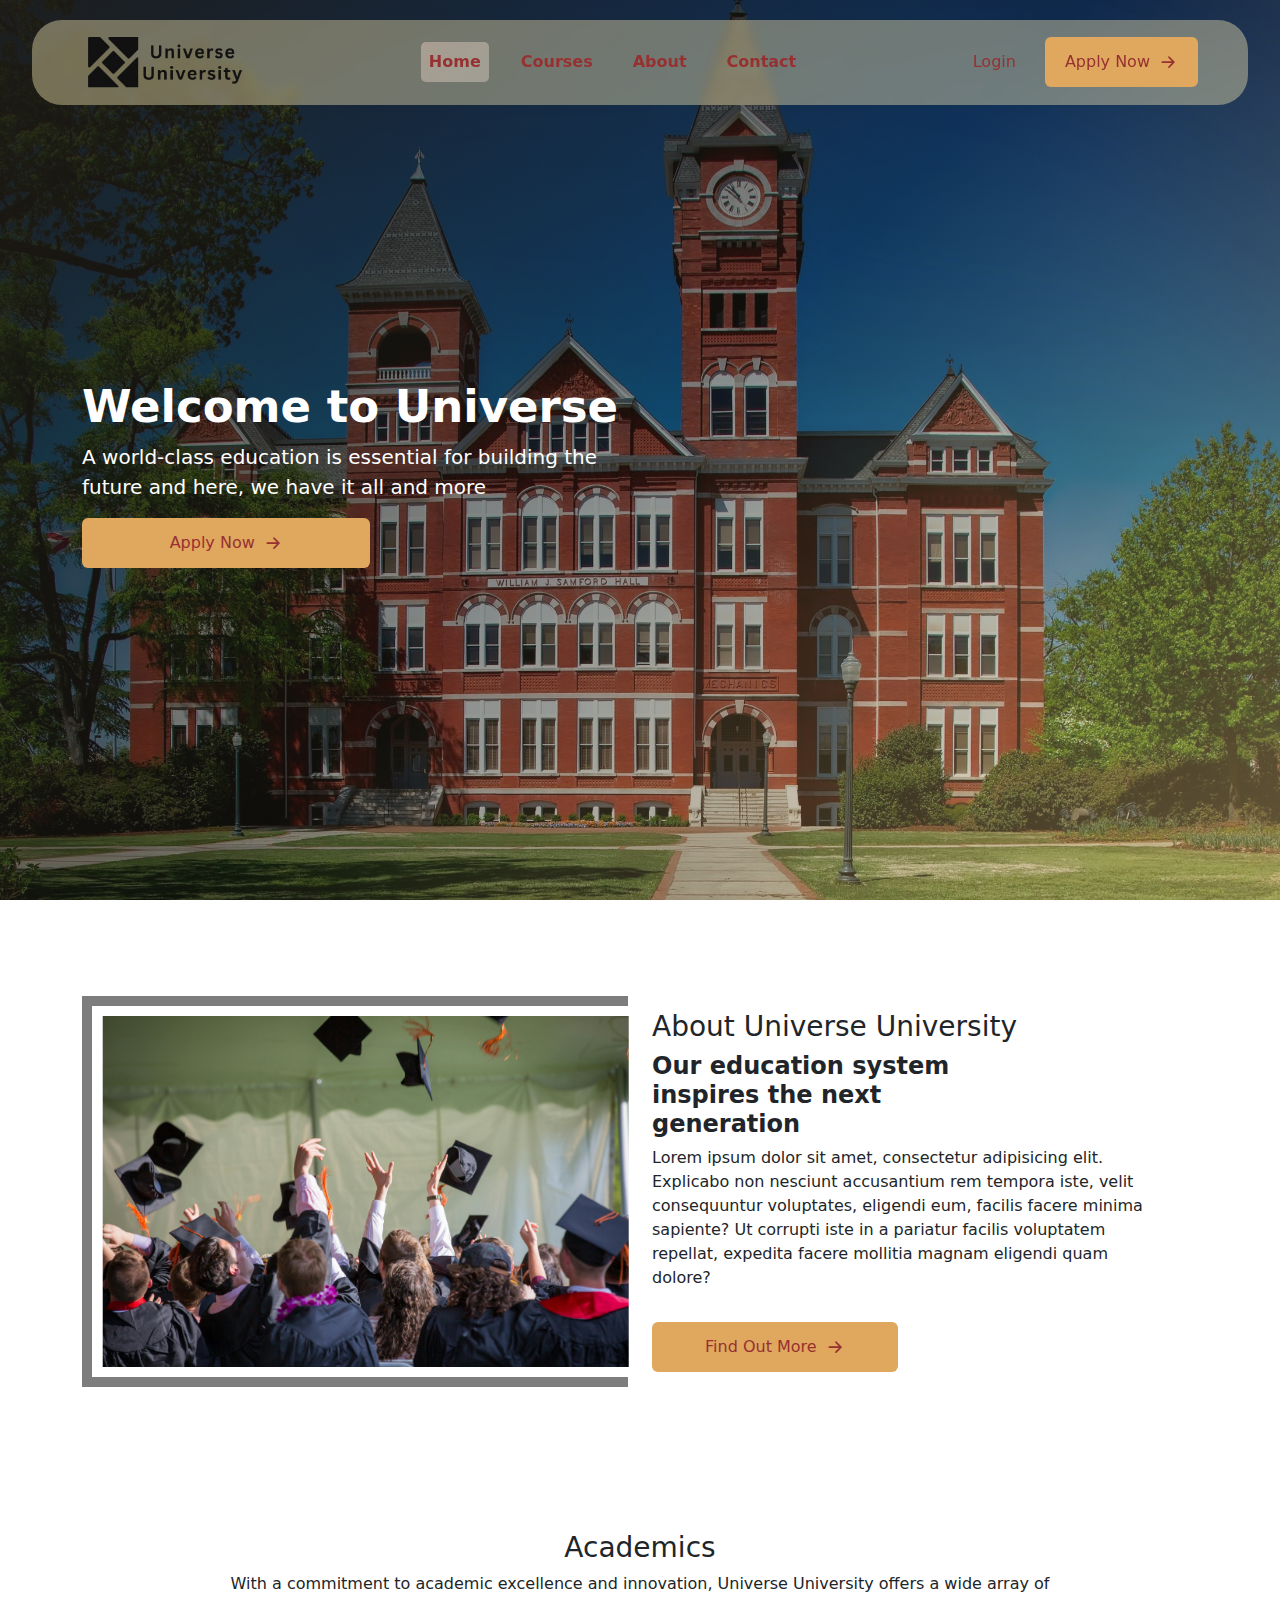
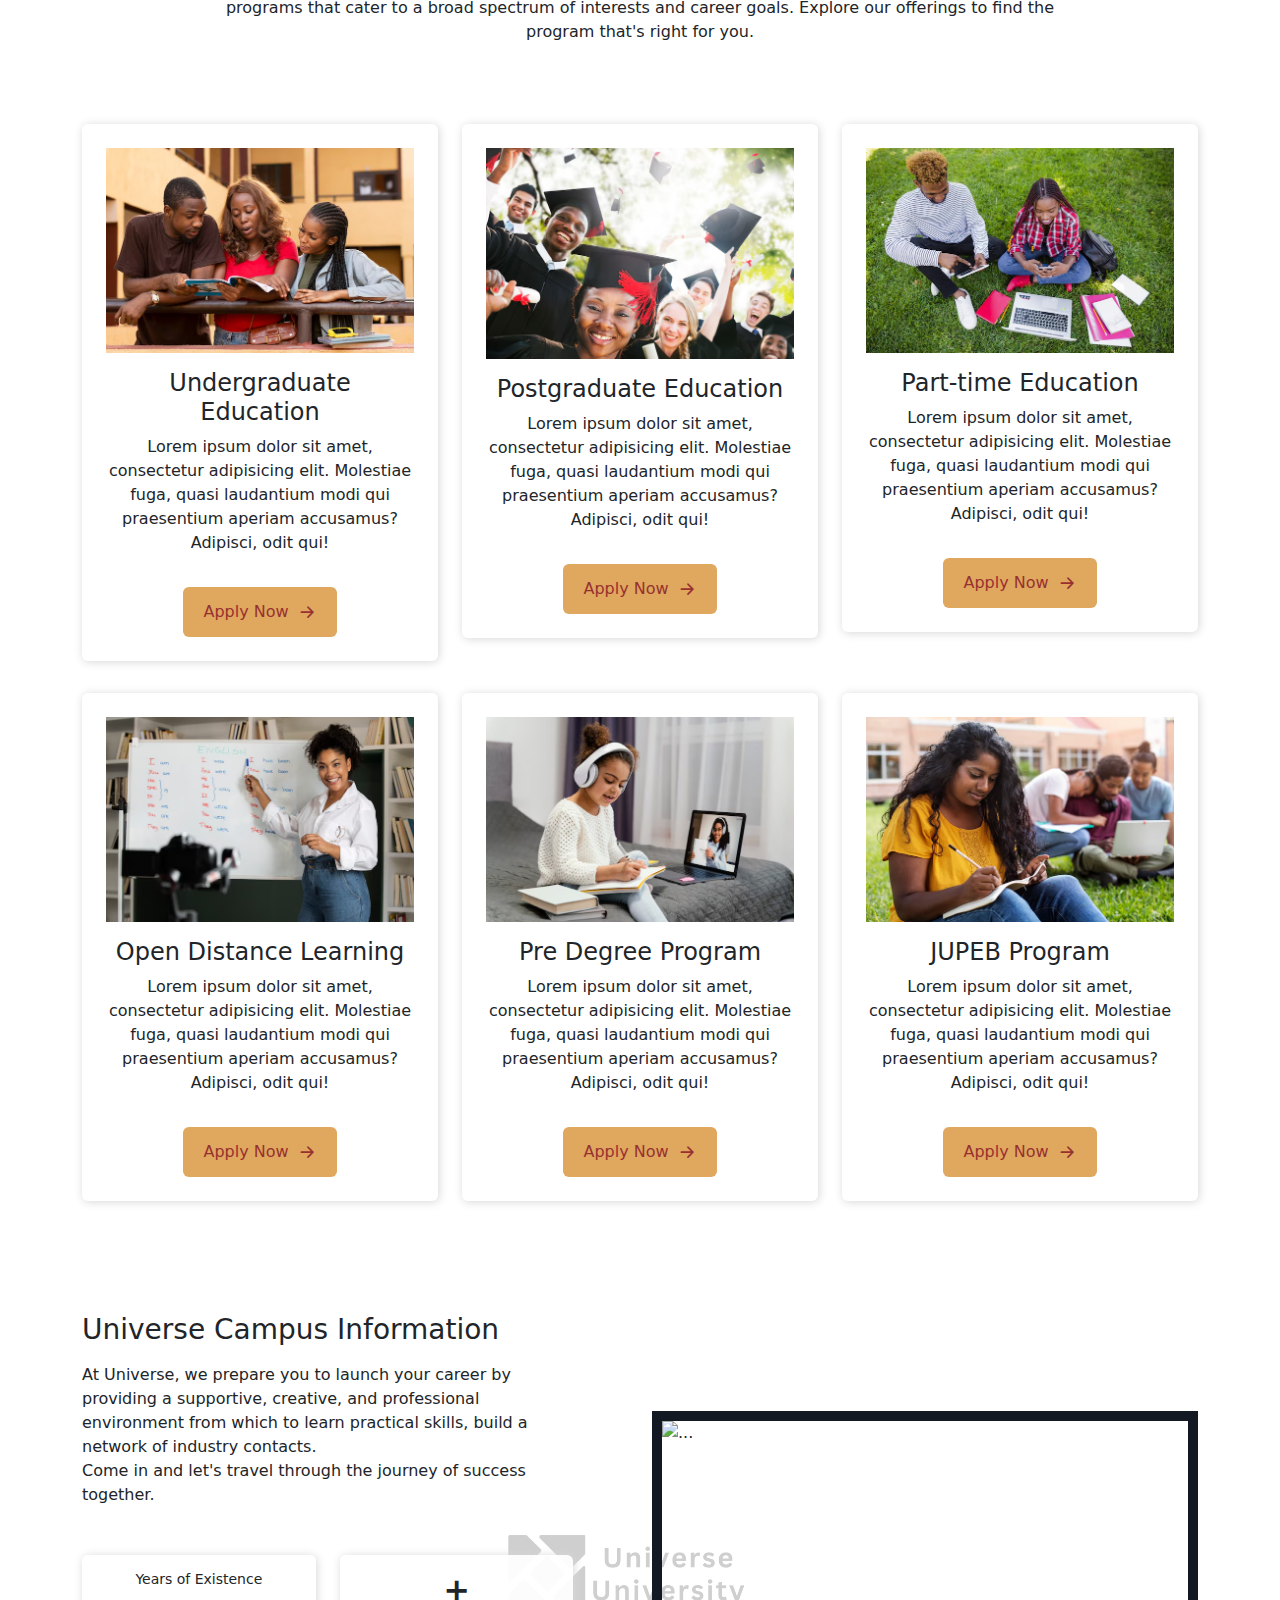
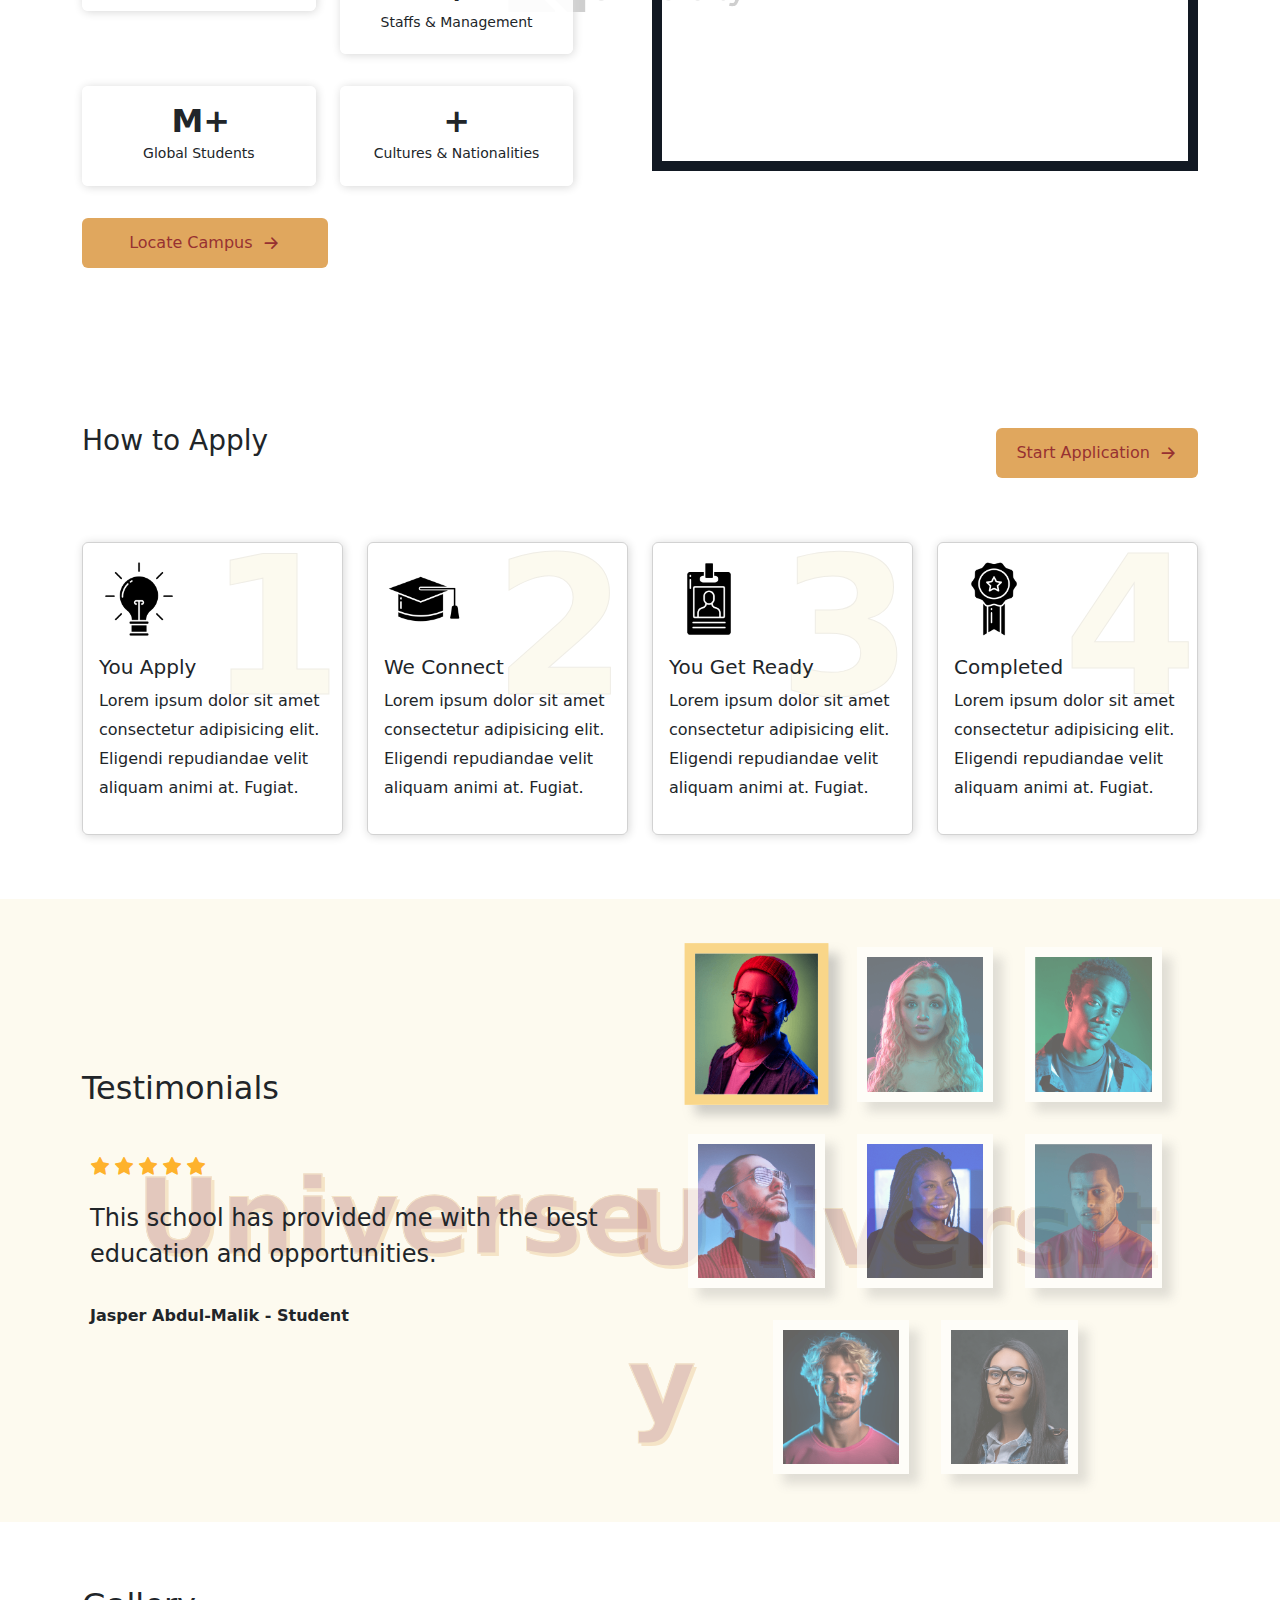
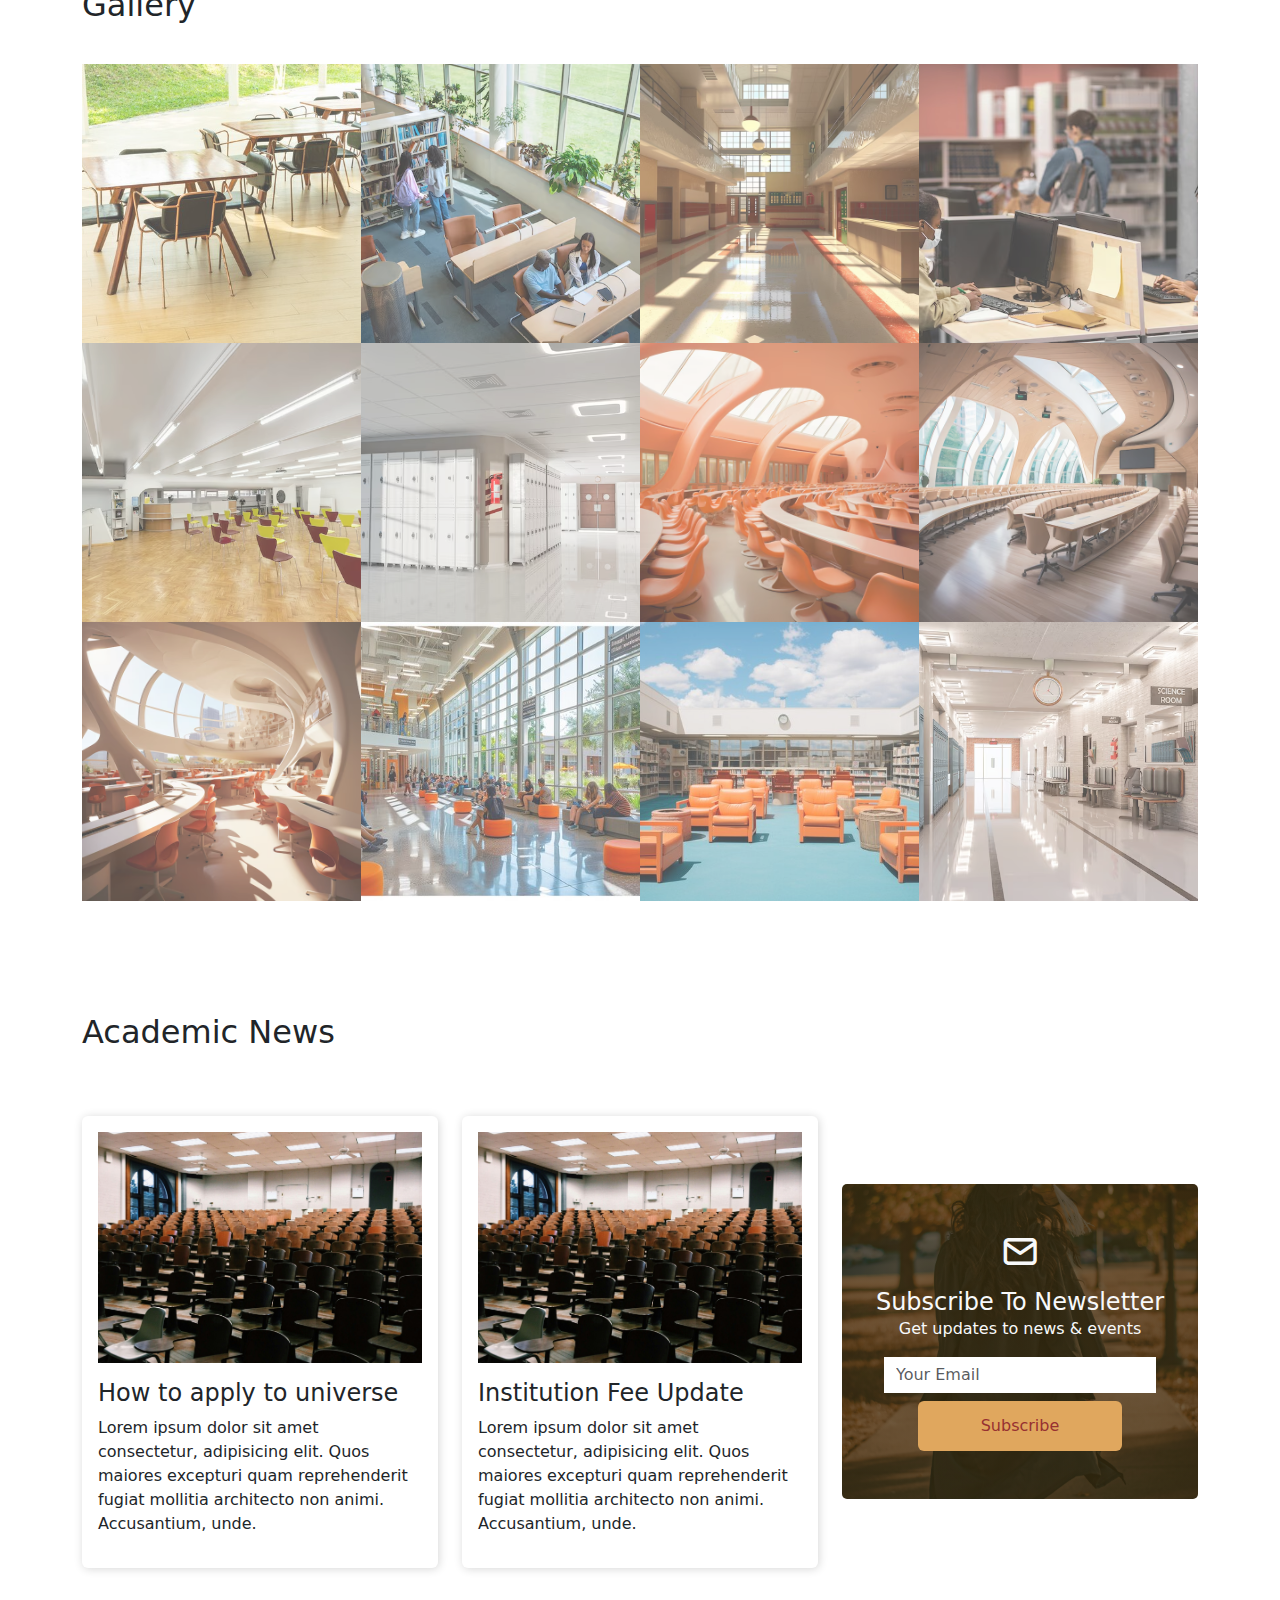
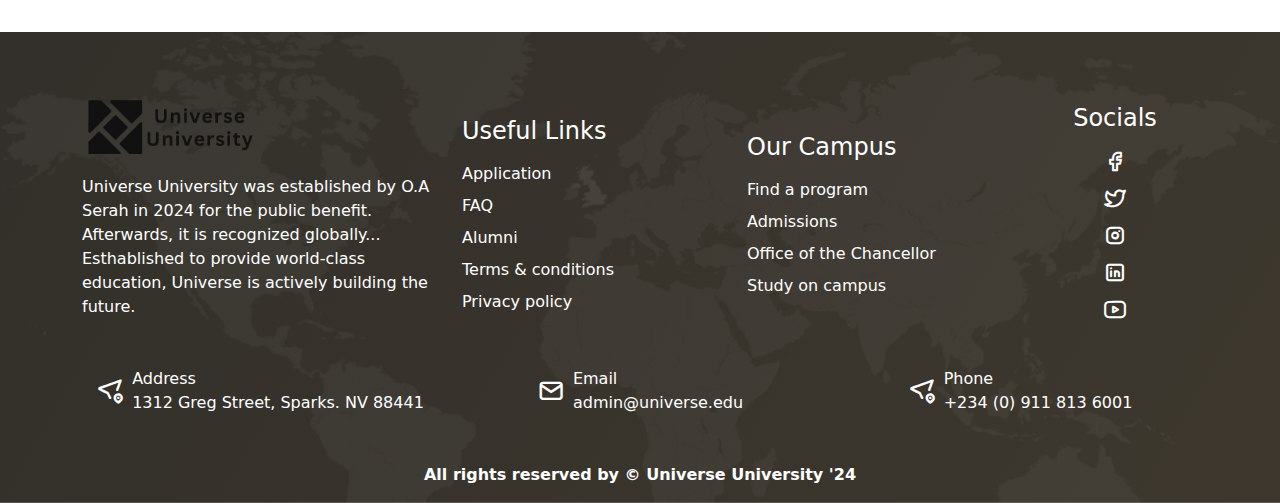
==== commit c328f7d6: "Added new pages" ====
--- a/index.html
+++ b/index.html
@@ -43,7 +43,7 @@
                         </li>
                     </ul>
                     <div class="d-flex flex-row gap-3 align-items-center">
-                        <a href="login" class="btn" style="color: var(--deep) !important;">Login</a>
+                        <a href="login" class="btn" style="color: var(--deepsy) !important;">Login</a>
                         <a href="applicationform" class="btn navbtn d-flex align-items-center gap-2 justify-content-center"><span>Apply Now</span> <i class="ti ti-arrow-right"></i></a>
                     </div>
                 </div>
@@ -90,7 +90,7 @@
                     <div class="col-12 mb-lg-5">
                         <div class="card bg-transparent border-0 text-center">
                             <h3>Academics</h3>
-                            <p class="w-75 mx-auto">Lorem ipsum dolor sit amet consectetur adipiscing elit ut elit tellus luctus nec ullamcorper mattis</p>
+                            <p class="w-75 mx-auto">With a commitment to academic excellence and innovation, Universe University offers a wide array of programs that cater to a broad spectrum of interests and career goals. Explore our offerings to find the program that's right for you.</p>
                         </div>
                     </div>
                     <div class="col-lg-4 col-md-6 col-12 mx-auto my-3">
@@ -205,8 +205,8 @@
                         </div>
                     </div>
                     <div class="col-6 d-none d-lg-block">
-                        <div class="card-img p-2">
-                            <img src="images/img6.webp" alt="" class="img-fluid">
+                        <div class="card-img">
+                            <img src="https://img.freepik.com/free-photo/three-gradutes-friends-graduation-gowns-walking-campus_496169-1286.jpg?t=st=1723465661~exp=1723469261~hmac=e73a16b5c1c72498afc72202dfda58e8f4193e974b3721aa64b34d36c472efbb&w=826" alt="..." class="img-fluid">
                         </div>
                     </div>
                 </div>
@@ -336,40 +336,40 @@
                         <div id="carouselExampleAutoplaying" class="carousel slide" data-bs-ride="carousel">
                             <div class="carousel-inner d-flex flex-row">
                                 <div class="carousel-item w-100 text-center active">
-                                    <img src="images/empty-table-chair_1339-74872.jpg" alt="..." class="w-50" style="object-fit: cover;">
-                                </div>
-                                <div class="carousel-item w-100 text-center">
-                                    <img src="images/high-angle-students-learning-library_23-2149647043.jpg" alt="..." class="w-50" style="object-fit: cover;">
-                                </div>
-                                <div class="carousel-item w-100 text-center">
-                                    <img src="images/internal-school-des_940257-862.jpg" alt="..." class="w-50" style="object-fit: cover;">
-                                </div>
-                                <div class="carousel-item w-100 text-center">
-                                    <img src="images/people-studying-peacefully-library_23-2148844715.jpg" alt="..." class="w-50" style="object-fit: cover;">
-                                </div>
-                                <div class="carousel-item w-100 text-center">
-                                    <img src="images/room-interior-design_23-2148899440.jpg  " alt="..." class="w-50" style="object-fit: cover;">
-                                </div>
-                                <div class="carousel-item w-100 text-center">
-                                    <img src="images/empty-hallway-background_23-2149408811.jpg" alt="..." class="w-50" style="object-fit: cover;">
-                                </div>
-                                <div class="carousel-item w-100 text-center">
-                                    <img src="images/futuristic-view-school-classroom-with-state-art-architecture_23-2150906350.jpg" alt="..." class="w-50" style="object-fit: cover;">
-                                </div>
-                                <div class="carousel-item w-100 text-center">
-                                    <img src="images/futuristic-school-classroom-future-students_23-2150906404.jpg" alt="..." class="w-50" style="object-fit: cover;">
-                                </div>
-                                <div class="carousel-item w-100 text-center">
-                                    <img src="images/innovative-futuristic-classroom-students_23-2150906268.jpg" alt="..." class="w-50" style="object-fit: cover;">
-                                </div>
-                                <div class="carousel-item w-100 text-center">
-                                    <img src="images/vibrant-student-life-university-building-photos_980928-10562.jpg" alt="..." class="w-50" style="object-fit: cover;">
-                                </div>
-                                <div class="carousel-item w-100 text-center">
-                                    <img src="images/interior-library-with-orange-chairs-blue-sky-with-clouds_974629-200624.jpg" alt="..." class="w-50" style="object-fit: cover;">
-                                </div>
-                                <div class="carousel-item w-100 text-center">
-                                    <img src="images/empty-hallway-background_23-2149408813.jpg" alt="..." class="w-50" style="object-fit: cover;">
+                                    <img src="images/empty-table-chair_1339-74872.jpg" alt="..." class="w-100" style="object-fit: cover;">
+                                </div>
+                                <div class="carousel-item w-100 text-center">
+                                    <img src="images/high-angle-students-learning-library_23-2149647043.jpg" alt="..." class="w-100" style="object-fit: cover;">
+                                </div>
+                                <div class="carousel-item w-100 text-center border" style="height: max-content !important;">
+                                    <img src="images/internal-school-des_940257-862.jpg" alt="..." class="w-100" style="object-fit: cover;">
+                                </div>
+                                <div class="carousel-item w-100 text-center">
+                                    <img src="images/people-studying-peacefully-library_23-2148844715.jpg" alt="..." class="w-100" style="object-fit: cover;">
+                                </div>
+                                <div class="carousel-item w-100 text-center">
+                                    <img src="images/room-interior-design_23-2148899440.jpg  " alt="..." class="w-100" style="object-fit: cover;">
+                                </div>
+                                <div class="carousel-item w-100 text-center">
+                                    <img src="images/empty-hallway-background_23-2149408811.jpg" alt="..." class="w-100" style="object-fit: cover;">
+                                </div>
+                                <div class="carousel-item w-100 text-center">
+                                    <img src="images/futuristic-view-school-classroom-with-state-art-architecture_23-2150906350.jpg" alt="..." class="w-100" style="object-fit: cover;">
+                                </div>
+                                <div class="carousel-item w-100 text-center">
+                                    <img src="images/futuristic-school-classroom-future-students_23-2150906404.jpg" alt="..." class="w-100" style="object-fit: cover;">
+                                </div>
+                                <div class="carousel-item w-100 text-center">
+                                    <img src="images/innovative-futuristic-classroom-students_23-2150906268.jpg" alt="..." class="w-100" style="object-fit: cover;">
+                                </div>
+                                <div class="carousel-item w-100 text-center">
+                                    <img src="images/vibrant-student-life-university-building-photos_980928-10562.jpg" alt="..." class="w-100" style="object-fit: cover;">
+                                </div>
+                                <div class="carousel-item w-100 text-center">
+                                    <img src="images/interior-library-with-orange-chairs-blue-sky-with-clouds_974629-200624.jpg" alt="..." class="w-100" style="object-fit: cover;">
+                                </div>
+                                <div class="carousel-item w-100 text-center">
+                                    <img src="images/empty-hallway-background_23-2149408813.jpg" alt="..." class="w-100" style="object-fit: cover;">
                                 </div>
                             </div>
                             <div class="control-btn py-3 pe-3 d-flex justify-content-between gap-3 align-items-center">
@@ -398,19 +398,19 @@
                         <h2>Gallery</h2>
                     </div>
                     <div class="col-12 my-3">
-                        <div class="card-img d-flex flex-wrap gallery-img">
-                            <img src="images/empty-table-chair_1339-74872.jpg" alt="..." class="img-fluid" data-bs-toggle="modal" data-bs-target="#exampleModal">
-                            <img src="images/high-angle-students-learning-library_23-2149647043.jpg" alt="..." class="img-fluid" data-bs-toggle="modal" data-bs-target="#exampleModal">
-                            <img src="images/internal-school-des_940257-862.jpg" alt="..." class="img-fluid" data-bs-toggle="modal" data-bs-target="#exampleModal">
-                            <img src="images/people-studying-peacefully-library_23-2148844715.jpg" alt="..." class="img-fluid" data-bs-toggle="modal" data-bs-target="#exampleModal">
-                            <img src="images/room-interior-design_23-2148899440.jpg  " alt="..." class="img-fluid" data-bs-toggle="modal" data-bs-target="#exampleModal">
-                            <img src="images/empty-hallway-background_23-2149408811.jpg" alt="..." class="img-fluid" data-bs-toggle="modal" data-bs-target="#exampleModal">
-                            <img src="images/futuristic-view-school-classroom-with-state-art-architecture_23-2150906350.jpg" alt="..." class="img-fluid" data-bs-toggle="modal" data-bs-target="#exampleModal">
-                            <img src="images/futuristic-school-classroom-future-students_23-2150906404.jpg" alt="..." class="img-fluid" data-bs-toggle="modal" data-bs-target="#exampleModal">
-                            <img src="images/innovative-futuristic-classroom-students_23-2150906268.jpg" alt="..." class="img-fluid" data-bs-toggle="modal" data-bs-target="#exampleModal">
-                            <img src="images/vibrant-student-life-university-building-photos_980928-10562.jpg" alt="..." class="img-fluid" data-bs-toggle="modal" data-bs-target="#exampleModal">
-                            <img src="images/interior-library-with-orange-chairs-blue-sky-with-clouds_974629-200624.jpg" alt="..." class="img-fluid" data-bs-toggle="modal" data-bs-target="#exampleModal">
-                            <img src="images/empty-hallway-background_23-2149408813.jpg" alt="..." class="img-fluid" data-bs-toggle="modal" data-bs-target="#exampleModal">
+                        <div class="card-img d-flex flex-wrap gallery-img" data-bs-toggle="modal" data-bs-target="#exampleModal">
+                            <img src="images/empty-table-chair_1339-74872.jpg" alt="..." class="img-fluid">
+                            <img src="images/high-angle-students-learning-library_23-2149647043.jpg" alt="..." class="img-fluid">
+                            <img src="images/internal-school-des_940257-862.jpg" alt="..." class="img-fluid">
+                            <img src="images/people-studying-peacefully-library_23-2148844715.jpg" alt="..." class="img-fluid">
+                            <img src="images/room-interior-design_23-2148899440.jpg  " alt="..." class="img-fluid">
+                            <img src="images/empty-hallway-background_23-2149408811.jpg" alt="..." class="img-fluid">
+                            <img src="images/futuristic-view-school-classroom-with-state-art-architecture_23-2150906350.jpg" alt="..." class="img-fluid">
+                            <img src="images/futuristic-school-classroom-future-students_23-2150906404.jpg" alt="..." class="img-fluid">
+                            <img src="images/innovative-futuristic-classroom-students_23-2150906268.jpg" alt="..." class="img-fluid">
+                            <img src="images/vibrant-student-life-university-building-photos_980928-10562.jpg" alt="..." class="img-fluid">
+                            <img src="images/interior-library-with-orange-chairs-blue-sky-with-clouds_974629-200624.jpg" alt="..." class="img-fluid">
+                            <img src="images/empty-hallway-background_23-2149408813.jpg" alt="..." class="img-fluid">
                         </div>
                     </div>
                 </div>
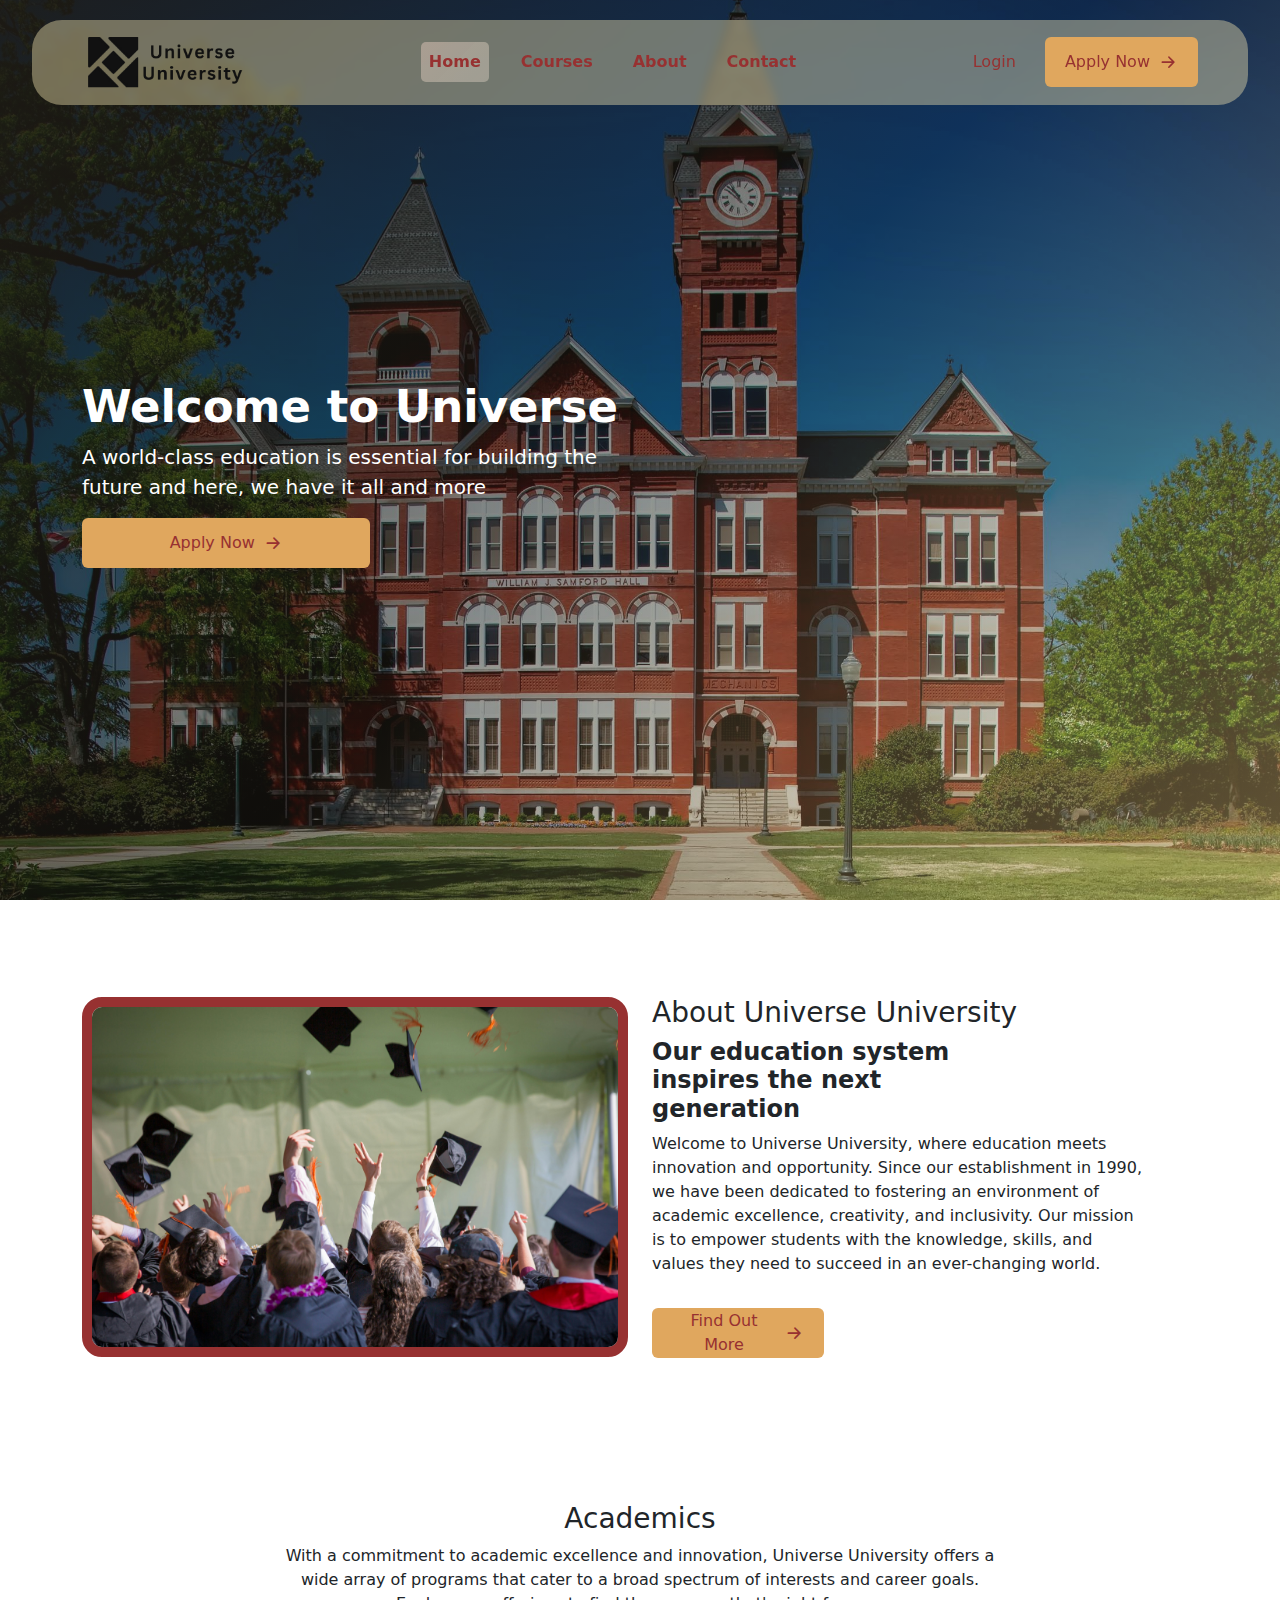
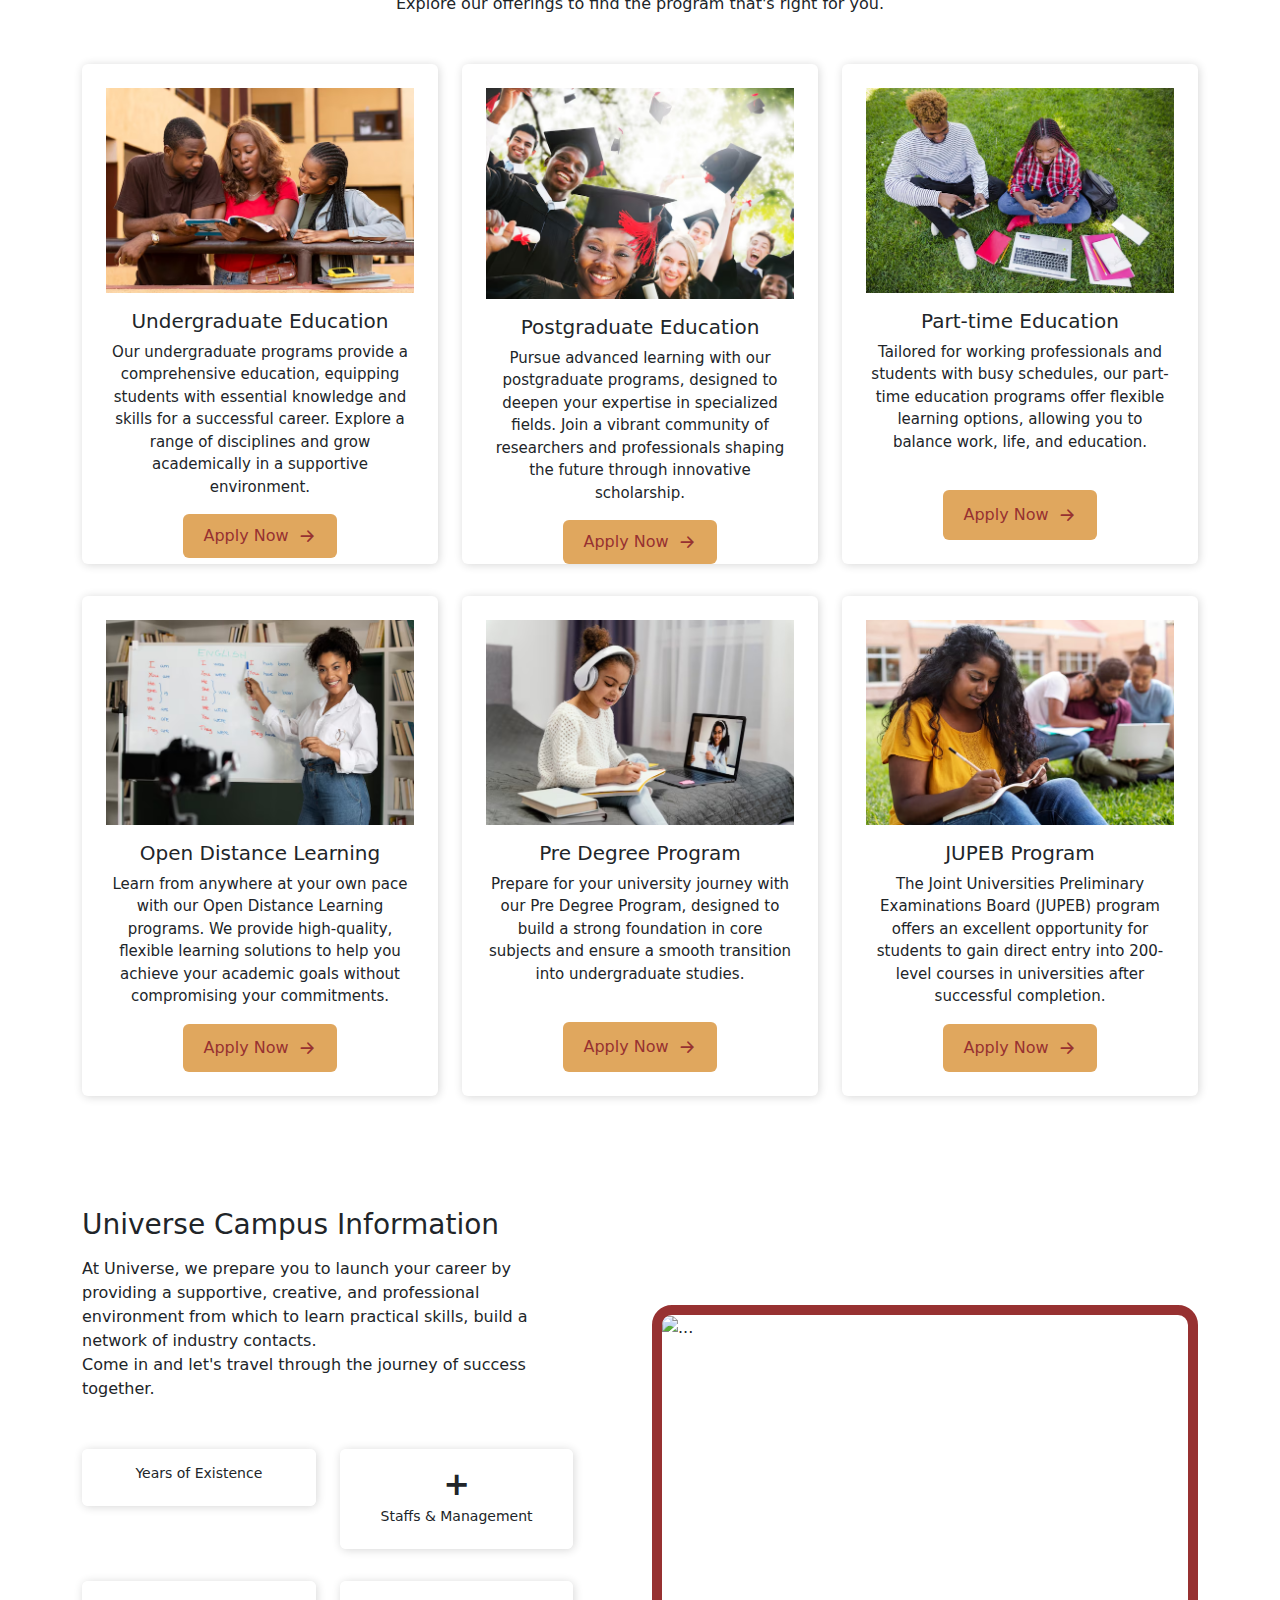
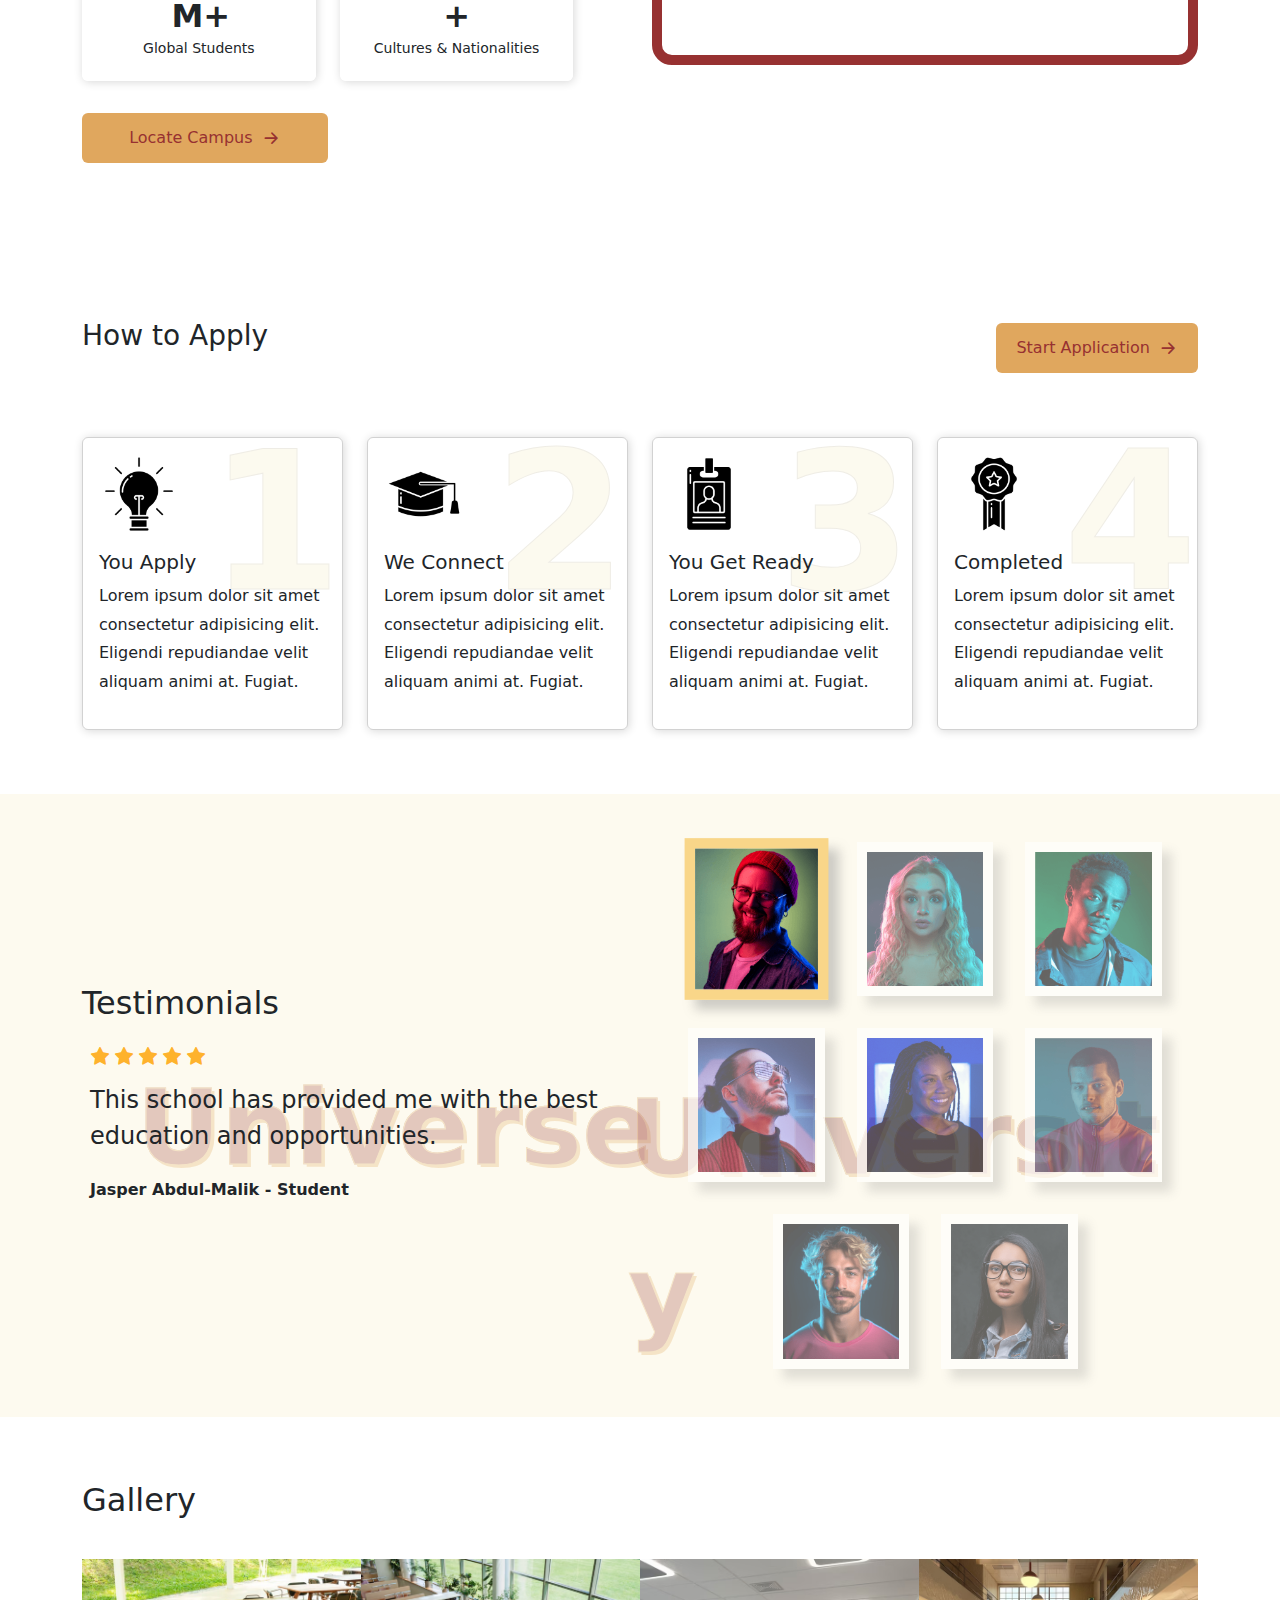
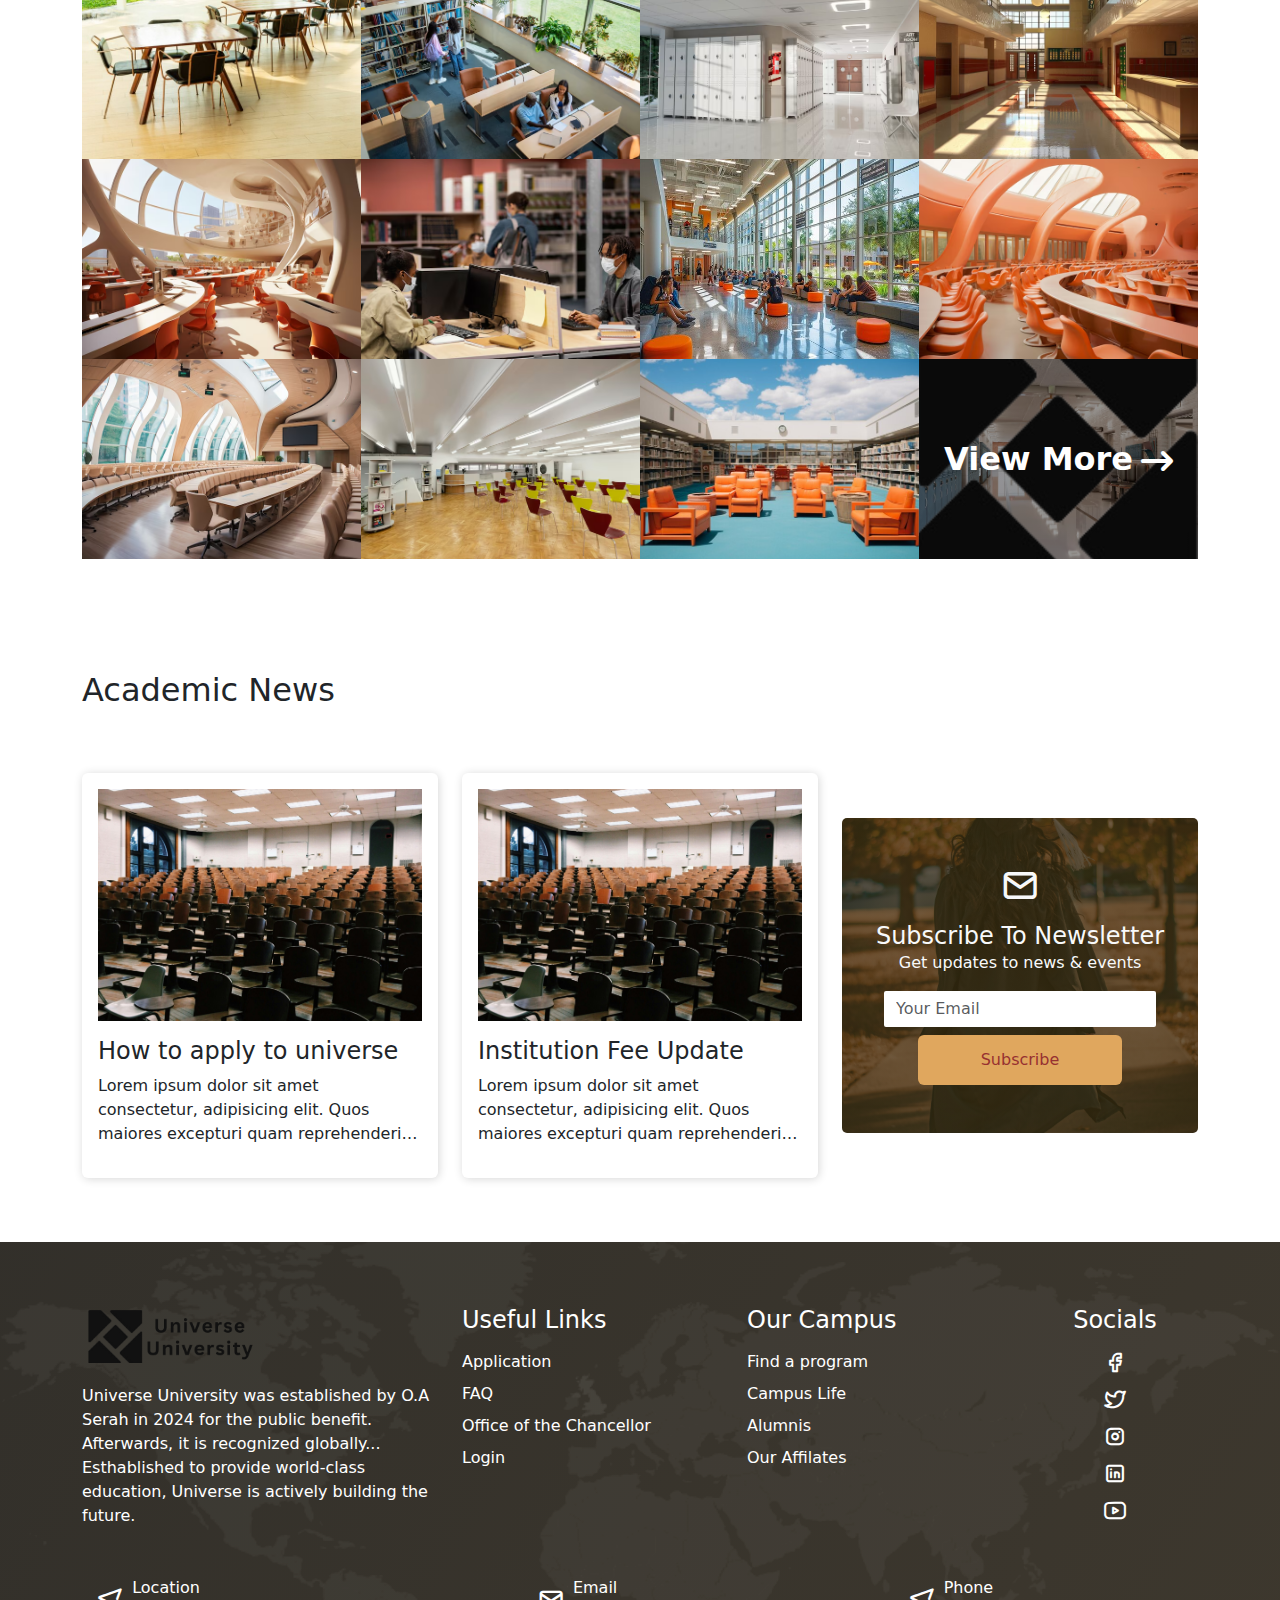
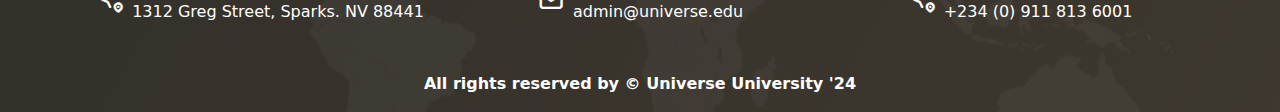
==== commit b209ffe0: "Progress" ====
--- a/index.html
+++ b/index.html
@@ -76,8 +76,8 @@
                         <div class="card bg-transparent border-0">
                             <h3>About Universe University</h3>
                             <h4 class="fw-bold w-75">Our education system inspires the next generation</h4>
-                            <p>Lorem ipsum dolor sit amet, consectetur adipisicing elit. Explicabo non nesciunt accusantium rem tempora iste, velit consequuntur voluptates, eligendi eum, facilis facere minima sapiente? Ut corrupti iste in a pariatur facilis voluptatem repellat, expedita facere mollitia magnam eligendi quam dolore?</p>
-                            <a href="about" class="btn mt-3 aboutbtn d-flex gap-2 align-items-center justify-content-center w-50"><span>Find Out More</span> <i class="ti ti-arrow-right"></i></a>
+                            <p>Welcome to Universe University, where education meets innovation and opportunity. Since our establishment in 1990, we have been dedicated to fostering an environment of academic excellence, creativity, and inclusivity. Our mission is to empower students with the knowledge, skills, and values they need to succeed in an ever-changing world.</p>
+                            <a href="about" class="btn mt-3 aboutbtn d-flex gap-2 align-items-center justify-content-center" style="width: 35%;"><span>Find Out More</span> <i class="ti ti-arrow-right"></i></a>
                         </div>
                     </div>
                 </div>
@@ -87,70 +87,70 @@
         <section class="academics py-5" id="academics">
             <div class="container">
                 <div class="row">
-                    <div class="col-12 mb-lg-5">
+                    <div class="col-12 mb-lg-3">
                         <div class="card bg-transparent border-0 text-center">
                             <h3>Academics</h3>
-                            <p class="w-75 mx-auto">With a commitment to academic excellence and innovation, Universe University offers a wide array of programs that cater to a broad spectrum of interests and career goals. Explore our offerings to find the program that's right for you.</p>
+                            <p class="heading-p mx-auto">With a commitment to academic excellence and innovation, Universe University offers a wide array of programs that cater to a broad spectrum of interests and career goals. Explore our offerings to find the program that's right for you.</p>
                         </div>
                     </div>
                     <div class="col-lg-4 col-md-6 col-12 mx-auto my-3">
                         <div class="card p-4 acadcard bg-trasparent border-0 text-center">
                             <div class="card-img mb-3">
-                                <img src="images/study-group-african-people_23-2149156424.jpg" alt="..." class="img-fluid">
-                            </div>
-                            <h4>Undergraduate Education</h4>
-                            <p>Lorem ipsum dolor sit amet, consectetur adipisicing elit. Molestiae fuga, quasi laudantium modi qui praesentium aperiam accusamus? Adipisci, odit qui!</p>
-                            <a href="applicationform" class="btn mt-3 academicsbtn d-flex gap-2 align-items-center justify-content-center w-50 mx-auto"><span>Apply Now</span> <i class="ti ti-arrow-right"></i></a>
+                                <img src="images/study-group-african-people_23-2149156424.jpg" alt="study-group-african-people" class="img-fluid">
+                            </div>
+                            <h5>Undergraduate Education</h5>
+                            <p> Our undergraduate programs provide a comprehensive education, equipping students with essential knowledge and skills for a successful career. Explore a range of disciplines and grow academically in a supportive environment.</p>
+                            <a href="programmes" class="btn mt-auto academicsbtn d-flex gap-2 align-items-center justify-content-center w-50 mx-auto"><span>Apply Now</span> <i class="ti ti-arrow-right"></i></a>
                         </div>
                     </div>
                     <div class="col-lg-4 col-md-6 col-12 mx-auto my-3">
                         <div class="card p-4 acadcard bg-trasparent border-0 text-center">
                             <div class="card-img mb-3">
-                                <img src="images/diversity-students-graduation-success-celebration-concept_53876-26400.jpg" alt="..." class="img-fluid">
-                            </div>
-                            <h4>Postgraduate Education</h4>
-                            <p>Lorem ipsum dolor sit amet, consectetur adipisicing elit. Molestiae fuga, quasi laudantium modi qui praesentium aperiam accusamus? Adipisci, odit qui!</p>
-                            <a href="applicationform" class="btn mt-3 academicsbtn d-flex gap-2 align-items-center justify-content-center w-50 mx-auto"><span>Apply Now</span> <i class="ti ti-arrow-right"></i></a>
+                                <img src="images/diversity-students-graduation-success-celebration-concept_53876-26400.jpg" alt="diversity-students-graduation-success-celebration-concept" class="img-fluid">
+                            </div>
+                            <h5>Postgraduate Education</h5>
+                            <p>Pursue advanced learning with our postgraduate programs, designed to deepen your expertise in specialized fields. Join a vibrant community of researchers and professionals shaping the future through innovative scholarship.</p>
+                            <a href="programmes" class="btn mt-auto academicsbtn d-flex gap-2 align-items-center justify-content-center w-50 mx-auto"><span>Apply Now</span> <i class="ti ti-arrow-right"></i></a>
                         </div>
                     </div>
                     <div class="col-lg-4 col-md-6 col-12 mx-auto my-3">
                         <div class="card p-4 acadcard bg-trasparent border-0 text-center">
                             <div class="card-img mb-3">
-                                <img src="images/students-posing-lawn_23-2147664336.jpg" alt="..." class="img-fluid">
-                            </div>
-                            <h4>Part-time Education</h4>
-                            <p>Lorem ipsum dolor sit amet, consectetur adipisicing elit. Molestiae fuga, quasi laudantium modi qui praesentium aperiam accusamus? Adipisci, odit qui!</p>
-                            <a href="applicationform" class="btn mt-3 academicsbtn d-flex gap-2 align-items-center justify-content-center w-50 mx-auto"><span>Apply Now</span> <i class="ti ti-arrow-right"></i></a>
+                                <img src="images/students-posing-lawn_23-2147664336.jpg" alt="students-posing-lawn" class="img-fluid">
+                            </div>
+                            <h5>Part-time Education</h5>
+                            <p>Tailored for working professionals and students with busy schedules, our part-time education programs offer flexible learning options, allowing you to balance work, life, and education.</p>
+                            <a href="programmes" class="btn mt-auto academicsbtn d-flex gap-2 align-items-center justify-content-center w-50 mx-auto"><span>Apply Now</span> <i class="ti ti-arrow-right"></i></a>
                         </div>
                     </div>
                     <div class="col-lg-4 col-md-6 col-12 mx-auto my-3">
                         <div class="card p-4 acadcard bg-trasparent border-0 text-center">
                             <div class="card-img mb-3">
-                                <img src="images/medium-shot-smiley-woman-with-white-board_23-2149272221.jpg" alt="..." class="img-fluid">
-                            </div>
-                            <h4>Open Distance Learning</h4>
-                            <p>Lorem ipsum dolor sit amet, consectetur adipisicing elit. Molestiae fuga, quasi laudantium modi qui praesentium aperiam accusamus? Adipisci, odit qui!</p>
-                            <a href="applicationform" class="btn mt-3 academicsbtn d-flex gap-2 align-items-center justify-content-center w-50 mx-auto"><span>Apply Now</span> <i class="ti ti-arrow-right"></i></a>
+                                <img src="images/medium-shot-smiley-woman-with-white-board_23-2149272221.jpg" alt="medium-shot-smiley-woman-with-white-board" class="img-fluid">
+                            </div>
+                            <h5>Open Distance Learning</h5>
+                            <p>Learn from anywhere at your own pace with our Open Distance Learning programs. We provide high-quality, flexible learning solutions to help you achieve your academic goals without compromising your commitments.</p>
+                            <a href="programmes" class="btn mt-auto academicsbtn d-flex gap-2 align-items-center justify-content-center w-50 mx-auto"><span>Apply Now</span> <i class="ti ti-arrow-right"></i></a>
                         </div>
                     </div>
                     <div class="col-lg-4 col-md-6 col-12 mx-auto my-3">
                         <div class="card p-4 acadcard bg-trasparent border-0 text-center">
                             <div class="card-img mb-3">
-                                <img src="images/little-girl-using-laptop-online-school_23-2148827442.jpg" alt="..." class="img-fluid">
-                            </div>
-                            <h4>Pre Degree Program</h4>
-                            <p>Lorem ipsum dolor sit amet, consectetur adipisicing elit. Molestiae fuga, quasi laudantium modi qui praesentium aperiam accusamus? Adipisci, odit qui!</p>
-                            <a href="applicationform" class="btn mt-3 academicsbtn d-flex gap-2 align-items-center justify-content-center w-50 mx-auto"><span>Apply Now</span> <i class="ti ti-arrow-right"></i></a>
+                                <img src="images/little-girl-using-laptop-online-school_23-2148827442.jpg" alt="little-girl-using-laptop-online-school" class="img-fluid">
+                            </div>
+                            <h5>Pre Degree Program</h5>
+                            <p>Prepare for your university journey with our Pre Degree Program, designed to build a strong foundation in core subjects and ensure a smooth transition into undergraduate studies.</p>
+                            <a href="programmes" class="btn mt-auto academicsbtn d-flex gap-2 align-items-center justify-content-center w-50 mx-auto"><span>Apply Now</span> <i class="ti ti-arrow-right"></i></a>
                         </div>
                     </div>
                     <div class="col-lg-4 col-md-6 col-12 mx-auto my-3">
                         <div class="card p-4 acadcard bg-trasparent border-0 text-center">
                             <div class="card-img mb-3">
-                                <img src="images/college-students-different-ethnicities-cramming_23-2149891328.jpg" alt="..." class="img-fluid">
-                            </div>
-                            <h4>JUPEB Program</h4>
-                            <p>Lorem ipsum dolor sit amet, consectetur adipisicing elit. Molestiae fuga, quasi laudantium modi qui praesentium aperiam accusamus? Adipisci, odit qui!</p>
-                            <a href="applicationform" class="btn mt-3 academicsbtn d-flex gap-2 align-items-center justify-content-center w-50 mx-auto"><span>Apply Now</span> <i class="ti ti-arrow-right"></i></a>
+                                <img src="images/college-students-different-ethnicities-cramming_23-2149891328.jpg" alt="college-students-different-ethnicities-cramming" class="img-fluid">
+                            </div>
+                            <h5>JUPEB Program</h5>
+                            <p>The Joint Universities Preliminary Examinations Board (JUPEB) program offers an excellent opportunity for students to gain direct entry into 200-level courses in universities after successful completion.</p>
+                            <a href="programmes" class="btn mt-auto academicsbtn d-flex gap-2 align-items-center justify-content-center w-50 mx-auto"><span>Apply Now</span> <i class="ti ti-arrow-right"></i></a>
                         </div>
                     </div>
                 </div>
@@ -165,7 +165,7 @@
                             <h3 class="mb-3">Universe Campus Information</h3>
                             <p>At Universe, we prepare you to launch your career by providing a supportive, creative, and professional environment from which to learn practical skills, build a network of industry contacts. <br> Come in and let's travel through the journey of success together.</p>
                             <div class="row py-3" id="countersSection">
-                                <div class="col-lg-6 mx-auto col-md-6 my-3">
+                                <div class="col-6 mx-auto my-3">
                                     <div class="card statcard border-0 p-3 text-center">
                                         <div class="d-flex statistics text-center align-items-center justify-content-center">
                                             <div class="odometer text-center" id="odometer1"></div>
@@ -173,7 +173,7 @@
                                         <h6>Years of Existence</h6>
                                     </div>                        
                                 </div>
-                                <div class="col-lg-6 mx-auto col-md-6 my-3">
+                                <div class="col-6 mx-auto my-3">
                                     <div class="card statcard border-0 p-3 text-center">
                                         <div class="d-flex statistics text-center align-items-center justify-content-center">
                                             <div class="odometer text-center" id="odometer2"></div>
@@ -182,7 +182,7 @@
                                         <h6>Staffs &amp; Management</h6>
                                     </div>                        
                                 </div>
-                                <div class="col-lg-6 mx-auto col-md-6 my-3">
+                                <div class="col-6 mx-auto my-3">
                                     <div class="card statcard border-0 p-3 text-center">
                                         <div class="d-flex statistics gap-1 text-center align-items-center justify-content-center">
                                             <div class="odometer text-center" id="odometer3"></div>
@@ -191,7 +191,7 @@
                                         <h6>Global Students</h6>
                                     </div>                        
                                 </div>
-                                <div class="col-lg-6 mx-auto col-md-6 my-3">
+                                <div class="col-6 mx-auto my-3">
                                     <div class="card statcard border-0 p-3 text-center">
                                         <div class="d-flex statistics text-center align-items-center justify-content-center">
                                             <div class="odometer text-center" id="odometer4"></div>
@@ -282,7 +282,7 @@
                             </div>
                         </div>
                     </div>
-                    <div class="col-12 d-lg-none d-md-one d-flex justify-content-center">
+                    <div class="col-12 d-lg-none d-md-none d-flex justify-content-center">
                         <a href="applicationform" class="btn mt-3 howbtn d-flex align-items-center gap-2 justify-content-center py-3"><span>Start Application</span> <i class="ti ti-arrow-right"></i></a>
                     </div>
                 </div>
@@ -292,12 +292,9 @@
         <section class="testimonials py-5">
             <div class="container">
                 <div class="row align-items-center">
-                    <div class="col-12">
-                    </div>
                     <div class="col-lg-6 col-md-7 col-12">
                         <h2>Testimonials</h2>
-                        <div class="card bg-transparent border-0 testicard p-2 pt-3 d-grid gap-4 position-relative">
-                            <div class="testibg position-relative"></div>
+                        <div class="card bg-transparent border-0 testicard p-2 pt-3 d-grid gap-3 position-relative">
                             <div class="card-top">
                                 <div class="d-flex gap-1" id="studentRating"></div>
                             </div>
@@ -326,7 +323,7 @@
         </section>
 
         <div class="modal fade" id="exampleModal" tabindex="-1" aria-labelledby="exampleModalLabel" aria-hidden="false">
-            <div class="modal-dialog">
+            <div class="modal-dialog modal-dialog-centered">
                 <div class="modal-content">
                     <div class="modal-header">
                     <h1 class="modal-title fs-5" id="exampleModalLabel">Photo speaks</h1>
@@ -341,7 +338,7 @@
                                 <div class="carousel-item w-100 text-center">
                                     <img src="images/high-angle-students-learning-library_23-2149647043.jpg" alt="..." class="w-100" style="object-fit: cover;">
                                 </div>
-                                <div class="carousel-item w-100 text-center border" style="height: max-content !important;">
+                                <div class="carousel-item w-100 text-center border" style="height: 300px !important;">
                                     <img src="images/internal-school-des_940257-862.jpg" alt="..." class="w-100" style="object-fit: cover;">
                                 </div>
                                 <div class="carousel-item w-100 text-center">
@@ -353,13 +350,13 @@
                                 <div class="carousel-item w-100 text-center">
                                     <img src="images/empty-hallway-background_23-2149408811.jpg" alt="..." class="w-100" style="object-fit: cover;">
                                 </div>
-                                <div class="carousel-item w-100 text-center">
+                                <div class="carousel-item w-100 text-center" style="height: 300px !important;">
                                     <img src="images/futuristic-view-school-classroom-with-state-art-architecture_23-2150906350.jpg" alt="..." class="w-100" style="object-fit: cover;">
                                 </div>
-                                <div class="carousel-item w-100 text-center">
+                                <div class="carousel-item w-100 text-center" style="height: 300px !important;">
                                     <img src="images/futuristic-school-classroom-future-students_23-2150906404.jpg" alt="..." class="w-100" style="object-fit: cover;">
                                 </div>
-                                <div class="carousel-item w-100 text-center">
+                                <div class="carousel-item w-100 text-center" style="height: 300px !important;">
                                     <img src="images/innovative-futuristic-classroom-students_23-2150906268.jpg" alt="..." class="w-100" style="object-fit: cover;">
                                 </div>
                                 <div class="carousel-item w-100 text-center">
@@ -372,7 +369,7 @@
                                     <img src="images/empty-hallway-background_23-2149408813.jpg" alt="..." class="w-100" style="object-fit: cover;">
                                 </div>
                             </div>
-                            <div class="control-btn py-3 pe-3 d-flex justify-content-between gap-3 align-items-center">
+                            <div class="control-btn py-3 d-flex justify-content-between gap-3 align-items-center">
                                 <button class="btn" type="button" data-bs-target="#carouselExampleAutoplaying" data-bs-slide="prev">
                                     <span class="carousel-control-prev-icon" aria-hidden="true"></span>
                                     <span class="visually-hidden">Previous</span>
@@ -384,9 +381,6 @@
                             </div>
                         </div>
                     </div>
-                    <div class="modal-footer">
-                        <button type="button" class="btn btn-secondary" style="cursor: pointer;" data-bs-dismiss="modal" style="cursor: zoom-in;">Minimise</button>
-                    </div>
                 </div>
             </div>
         </div>
@@ -401,16 +395,17 @@
                         <div class="card-img d-flex flex-wrap gallery-img" data-bs-toggle="modal" data-bs-target="#exampleModal">
                             <img src="images/empty-table-chair_1339-74872.jpg" alt="..." class="img-fluid">
                             <img src="images/high-angle-students-learning-library_23-2149647043.jpg" alt="..." class="img-fluid">
+                            <img src="images/empty-hallway-background_23-2149408811.jpg" alt="..." class="img-fluid">
                             <img src="images/internal-school-des_940257-862.jpg" alt="..." class="img-fluid">
+                            <img src="images/innovative-futuristic-classroom-students_23-2150906268.jpg" alt="..." class="img-fluid">
                             <img src="images/people-studying-peacefully-library_23-2148844715.jpg" alt="..." class="img-fluid">
-                            <img src="images/room-interior-design_23-2148899440.jpg  " alt="..." class="img-fluid">
-                            <img src="images/empty-hallway-background_23-2149408811.jpg" alt="..." class="img-fluid">
+                            <img src="images/vibrant-student-life-university-building-photos_980928-10562.jpg" alt="..." class="img-fluid">
                             <img src="images/futuristic-view-school-classroom-with-state-art-architecture_23-2150906350.jpg" alt="..." class="img-fluid">
                             <img src="images/futuristic-school-classroom-future-students_23-2150906404.jpg" alt="..." class="img-fluid">
-                            <img src="images/innovative-futuristic-classroom-students_23-2150906268.jpg" alt="..." class="img-fluid">
-                            <img src="images/vibrant-student-life-university-building-photos_980928-10562.jpg" alt="..." class="img-fluid">
+                            <img src="images/room-interior-design_23-2148899440.jpg  " alt="..." class="img-fluid">
                             <img src="images/interior-library-with-orange-chairs-blue-sky-with-clouds_974629-200624.jpg" alt="..." class="img-fluid">
                             <img src="images/empty-hallway-background_23-2149408813.jpg" alt="..." class="img-fluid">
+                            <div class="last-child"><span>View More</span> <i class="fa fa-arrow-right-long ms-2 mt-1"></i></div>
                         </div>
                     </div>
                 </div>
@@ -424,41 +419,34 @@
                     <div class="col-lg-8 col-12">
                         <div class="row news">
                             <div class="col-lg-6 col-md-6 my-3 col-12 mx-auto">
-                                <div class="card bg-transparent border-0 p-3">
-                                    <div class="card-img">
-                                        <img src="images/img21.jpg" alt="..." class="img-fluid">
+                                <a href="blog1" class="nav-link">
+                                    <div class="card bg-transparent border-0 p-3">
+                                        <div class="card-img">
+                                            <img src="images/img21.jpg" alt="..." class="img-fluid">
+                                        </div>
+                                        <div class="card-text mt-3">
+                                            <h4>How to apply to universe</h4>
+                                            <p>Lorem ipsum dolor sit amet consectetur, adipisicing elit. Quos maiores excepturi quam reprehenderit fugiat mollitia architecto non animi. Accusantium, unde.</p>
+                                        </div>
                                     </div>
-                                    <div class="card-text mt-3">
-                                        <h4>How to apply to universe</h4>
-                                        <p>Lorem ipsum dolor sit amet consectetur, adipisicing elit. Quos maiores excepturi quam reprehenderit fugiat mollitia architecto non animi. Accusantium, unde.</p>
+                                </a>
+                            </div>
+                            <div class="col-lg-6 col-md-6 my-3 col-12 mx-auto">
+                                <a href="blog2" class="nav-link">
+                                    <div class="card bg-transparent border-0 p-3">
+                                        <div class="card-img">
+                                            <img src="images/img21.jpg" alt="..." class="img-fluid">
+                                        </div>
+                                        <div class="card-text mt-3">
+                                            <h4>Institution Fee Update</h4>
+                                            <p>Lorem ipsum dolor sit amet consectetur, adipisicing elit. Quos maiores excepturi quam reprehenderit fugiat mollitia architecto non animi. Accusantium, unde.</p>
+                                        </div>
                                     </div>
-                                </div>
-                            </div>
-                            <div class="col-lg-6 col-md-6 my-3 col-12 mx-auto">
-                                <div class="card bg-transparent border-0 p-3">
-                                    <div class="card-img">
-                                        <img src="images/img21.jpg" alt="..." class="img-fluid">
-                                    </div>
-                                    <div class="card-text mt-3">
-                                        <h4>Institution Fee Update</h4>
-                                        <p>Lorem ipsum dolor sit amet consectetur, adipisicing elit. Quos maiores excepturi quam reprehenderit fugiat mollitia architecto non animi. Accusantium, unde.</p>
-                                    </div>
-                                </div>
-                            </div>
-                            <div class="col-6 mx-auto d-none">
-                                <div class="card bg-transparent border-0 p-3">
-                                    <div class="card-img">
-                                        <img src="images/img21.jpg" alt="..." class="img-fluid">
-                                    </div>
-                                    <div class="card-text mt-3">
-                                        <h4>Introducing free counselling sessions</h4>
-                                        <p>Lorem ipsum dolor sit amet consectetur, adipisicing elit. Quos maiores excepturi quam reprehenderit fugiat mollitia architecto non animi. Accusantium, unde.</p>
-                                    </div>
-                                </div>
-                            </div>
-                        </div>
-                    </div>
-                    <div class="col-lg-4 col-md-6 col-12 my-3 mx-auto">
+                                </a>
+                            </div>
+                        </div>
+                    </div>
+                    <div class="col-lg-4 col-12 my-3 mx-auto">
                         <div class="subscribe py-5 px-2 text-light gap-3">
                             <i class="ti ti-mail fs-1"></i>
                             <div class="sub-text text-center">
@@ -477,7 +465,7 @@
 
         <footer class="pt-5 pb-3">
             <div class="container">
-                <div class="row align-items-center">
+                <div class="row">
                     <div class="col-lg-4 col-md-6 col-12 mt-3">
                         <img src="images/multiple2.png" alt="..." class="img-fluid w-50">
                         <p class="m-0 my-3">Universe University was established by O.A Serah in 2024 for the public benefit. Afterwards, it is recognized globally... Esthablished to provide world-class education, Universe is actively building the future.</p>
@@ -487,18 +475,17 @@
                         <ul class="navbar-nav gap-2 mt-3">
                             <li><a class="nav-link p-0" href="applicationform">Application</a></li>
                             <li><a class="nav-link p-0" href="about#faq">FAQ</a></li>
-                            <li><a class="nav-link p-0" href="alumni">Alumni</a></li>
-                            <li><a class="nav-link p-0" href="#">Terms & conditions</a></li>
-                            <li><a class="nav-link p-0" href="#">Privacy policy</a></li>
+                            <li><a class="nav-link p-0" href="chancelloroffice">Office of the Chancellor</a></li>
+                            <li><a class="nav-link p-0" href="login">Login</a></li>
                         </ul>
                     </div>
                     <div class="col-lg-3 col-md-6 col-12 mt-3">
                         <h4>Our Campus</h4>
                         <ul class="navbar-nav gap-2 mt-3">
                             <li><a class="nav-link p-0" href="index#academics">Find a program</a></li>
-                            <li><a class="nav-link p-0" href="#">Admissions</a></li>
-                            <li><a class="nav-link p-0" href="chancelloroffice">Office of the Chancellor</a></li>
-                            <li><a class="nav-link p-0" href="applicationform">Study on campus</a></li>
+                            <li><a class="nav-link p-0" href="campuslife">Campus Life</a></li>
+                            <li><a class="nav-link p-0" href="alumni">Alumnis</a></li>
+                            <li><a class="nav-link p-0" href="affilate">Our Affilates</a></li>
                         </ul>
                     </div>
                     <div class="col-lg-2 col-md-6 col-12 mt-3 text-center">
@@ -518,7 +505,7 @@
                                     <div class="d-flex flex-lg-row flex-md-row flex-column align-items-center gap-lg-2 gap-md-2 text-center text-lg-start text-md-start justify-content-center">
                                         <i class="ti ti-location-pin fs-3"></i>
                                         <div class="d-grid">
-                                            <span>Address</span>
+                                            <span>Location</span>
                                             <span>1312 Greg Street, Sparks. NV 88441</span>
                                         </div>
                                     </div>
--- a/styles.css
+++ b/styles.css
@@ -8,6 +8,7 @@
     margin: 0;
     padding: 0;
     box-sizing: border-box;
+    /* opacity: 0% !important; */
 }
 ::-webkit-scrollbar{
     display: none;
@@ -80,24 +81,15 @@
 .herosection h1{
     font-size: 45px;
 }
-.about .card-img{
-    background: #fff;
-    border: 10px solid #00000082;
-    border-right: none;
-}
-.about img{
-    transform: translateX(2%);
-    border: 10px solid #fff;
-    border-left: none;
-}
 .herosection .card,
 .about .card,
 .campinfo .campinfocard{
     width: 90%;
     line-height: 1.5;
 }
-.campinfo{
-    position: relative;
+.academics .acadcard{
+    font-size: 15px;
+    height: 500px;
 }
 .campinfo .statcard{
     background: #ffffffee;
@@ -109,29 +101,19 @@
 .campinfo h6{
     font-size: 14px;
 }
+.real-about .card-img,
+.about .card-img,
 .campinfo .card-img{
-    border: 10px solid #121923;
+    border: 10px solid var(--deepsy);
     overflow: hidden;
     height: 360px;
-}
+    border-radius: 20px;
+}
+.real-about .card-img:hover img,
+.about .card-img:hover img,
 .campinfo .card-img:hover img{
     transform: scale(1.08);
     transition:.2s;
-}
-.campinfo::before{
-    position: absolute;
-    top: 40%;
-    left: 39%;
-    content: "";
-    width: 20%;
-    height: 15%;
-    overflow: hidden;
-    background: url(images/multiple2.png);
-    background-position: center;
-    background-size: contain;
-    background-repeat: no-repeat;
-    opacity: 20%;
-    z-index: -1;
 }
 .campinfo .statcard,
 .how .howcard,
@@ -141,16 +123,15 @@
 }
 .campinfo .statcard:hover,
 .how .howcard:hover,
-.news .card:hover,
 .academics .acadcard:hover{
     scale: 1.05;
     transition: .2s;
     cursor: pointer;
     box-shadow: 1px 1px 10px var(--deep);
-    .number{
-        transition: .8s;
-        -webkit-text-stroke: 5px var(--deepest);
-    }
+}
+.how .howcard:hover .number{
+    transition: .8s;
+    -webkit-text-stroke: 5px var(--deepest);
 }
 .how .number{
     opacity: 0.2;
@@ -206,6 +187,9 @@
     -webkit-text-stroke: 1px var(--deepest);
     color: var(--deepsy);
 }
+.testimonials .testicard{
+    animation: fade 0.5s ease 0s 1;
+}
 .testimonials .testicard::before{
     content: "Universe";
     left: 10%;
@@ -238,16 +222,39 @@
     box-shadow: 10px 10px 10px #7979795c;
 }
 .gallery .gallery-img{
-    /* border: 1px solid var(--deepsy); */
     text-align: center !important;
-    opacity: 0.7;
     cursor: pointer;
+    overflow: hidden;
+    position: relative;
+}
+.gallery .gallery-img img:hover{
+    transition: .2s linear;
+    scale: 1.05;
+}
+.gallery .gallery-img .last-child{
+    position: absolute;
+    content: "+";
+    bottom: 0;
+    right: 0;
+    font-size: 2rem;
+    line-height: 30px;
+    font-weight: 600;
+    display: flex;
+    align-items: center;
+    justify-content: center;
+    background: linear-gradient(#0000006a, #0000006a), url(images/single.png);
+    background-position: center;
+    background-size: cover;
+    color: white;
+    width: 25%;
+    height: 200px;
 }
 .gallery .gallery-img img{
     cursor: zoom-in;
+    transition: all 3s ease;
     width: 25%;
+    height: 200px;
     object-fit: cover;
-    /* border: 1px solid var(--deepsy); */
 }
 .modal.fade{
     width: 100vw !important;
@@ -265,6 +272,38 @@
     width: 50px;
     height: 50px;
     color: var(--deeper) !important;
+}
+.newsletter .card{
+    position: relative;
+    overflow: hidden;
+}
+.newsletter .card p{
+    overflow: hidden;
+    display: -webkit-box;
+    -webkit-box-orient: vertical;
+    -webkit-line-clamp: 3;
+    line-clamp: 3;
+}
+.newsletter .card:hover::before{
+    visibility: visible;
+}
+.newsletter .card::before{
+    position: absolute;
+    top: 0;
+    left: 0;
+    content: "Continue Reading...";
+    width: 100%;
+    height: 100%;
+    display: flex;
+    align-items: center;
+    justify-content: center;
+    font-size: 2rem;
+    font-weight: 600;
+    background: #000000cb;
+    color: #fff;
+    color: var(--deepest);
+    visibility: hidden;
+    transition: visibility .1s;
 }
 .newsletter .subscribe{
     border-radius: 5px;
@@ -282,7 +321,7 @@
     box-shadow: none;
     border: none;
     outline: none;
-    border-radius: 0px;
+    border-radius: 2px;
     width: 80%;
 }
 .newsletter .subscribe .btn{
@@ -312,6 +351,11 @@
     background-position: center;
     background-size: cover;
 }
+.undergrad-hero{
+    background: linear-gradient(207deg, #00000060, #0000009d), url(images/rearview-university-graduates-line-up-degree-award-university-graduation-ceremony-university-graduates-are-gathering-university-graduation-ceremony-crowd-graduates_201468-1158.jpg);
+    background-position: center;
+    background-size: cover;
+}
 .R-herosection .card{
     border: none;
 }
@@ -339,9 +383,9 @@
     flex-direction: column;
     justify-content: end;
     align-items: end;
-    .card-title{
-        font-size: 2rem;
-    }
+}
+.recreational .card .card-body .card-title{
+    font-size: 2rem;
 }
 .contact .contactcard{
     background: var(--deepsy);
@@ -400,6 +444,38 @@
 .chancellor li{
     list-style: none;
     word-spacing: 3px;
+}
+.yyyy{
+    position: relative;
+    font-size: 18px;
+}
+.yyyy ul,
+.yyyy .text{
+    width: 48%;
+}
+.yyyy ul{
+    font-size: 16px;
+}
+.yyyy::after{
+    content: "Our Affilates";
+    position: absolute;
+    bottom: 30%;
+    left: -15%;
+    width: 50%;
+    rotate: 90deg;
+    line-height: 7rem;
+    font-size: 8rem;
+    font-weight: 900;
+    -webkit-text-stroke: 1px var(--deepsy);
+    color: var(--deep);
+    z-index: -1;
+    opacity: 20%;
+
+}
+.text::first-letter{
+    color: var(--deepsy) !important;
+    font-size: 2rem;
+    font-weight: 900;
 }
 .about2 li::before,
 .chancellor li::before{
@@ -414,36 +490,34 @@
     background-repeat: no-repeat;
     background-position: center;
 }
-.real-about{
-    .card-img{
-        border: 5px solid var(--deepsy);
-        border-radius: 10px;
-        overflow: hidden;
-        float: left;
-        width: 50%;
-    }
-    .card-body{
-        padding: 0px 2rem;
-        font-size: 18px;
-        line-height: 30px;
-    }
+.real-about .card-img{
+    border: 5px solid var(--deepsy);
+    border-radius: 10px;
+    overflow: hidden;
+    float: left;
+    width: 50%;
+}
+.real-about .card-body{
+    padding: 0px 2rem;
+    font-size: 18px;
+    line-height: 30px;
 }
 .faqs{
     padding: 2rem;
     box-shadow: 5px 5px 20px #d7d7d7;
-    .icon{
-        transition: transform 0.3s;
-    }
-    .card{
-        margin-bottom: 1rem;
-        border: none;
-    }
-    .card-body{
-        border-top: 1px solid #dee2e6;
-    }
-    .card:not(:last-of-type) .card-header{
-        border-bottom: 1px solid #dee2e6;
-    }
+}
+.faqs .icon{
+    transition: transform 0.3s;
+}
+.faqs .card{
+    margin-bottom: 1rem;
+    border: none;
+}
+.faqs .card-body{
+    border-top: 1px solid #dee2e6;
+}
+.faqs .card:not(:last-of-type) .card-header{
+    border-bottom: 1px solid #dee2e6;
 }
 .faq h1{
     color: var(--deepsy);
@@ -472,6 +546,34 @@
 .faq .accordion-header:hover{
     background-color: #e9ecef;
 }
+.progFaq .accordion-button{
+    color: var(--deepsy);
+    font-weight: 600;
+    border-radius: 10px !important;
+    box-shadow: 5px 5px 20px #d7d7d7;
+}
+.progFaq .accordion-body{
+    color: #000;
+}
+.progFaq .accordion-header{
+    position: relative;
+    display: flex;
+    justify-content: space-between;
+    align-items: center;
+    background-color: #f7f7f7;
+    padding: 1rem;
+    border: 1px solid #dee2e6;
+    border-radius: 10px;
+    box-shadow: 0 4px 6px rgba(0, 0, 0, 0.1);
+    transition: background-color 0.3s;
+    text-decoration: none !important;
+}
+.progFaq .accordion-header:hover{
+    background-color: #e9ecef;
+}
+.progFaq .accordion-button:not(.collapsed){
+    background: #cfe2ff18 !important;
+}
 .aboutstats{
     background: #eeeeee95;
     background: var(--deep);
@@ -521,14 +623,13 @@
 }
 .chancellor{
     font-family: Arial, sans-serif;
-    background: #d7d7d740;
     background: #F5E7B236;
     position: relative;
     line-height: 25px;
     word-spacing: 3px;
 }
 .chancellor section h2{
-color: #004080;
+    color: #004080;
 }
 .chancellor a{
     color: #004080;
@@ -541,6 +642,7 @@
     transition: all 3s ease-in-out;
     background: transparent;
     border: none;
+    overflow: hidden;
     position: relative;
     float: right;
     margin-left: 2rem;
@@ -548,6 +650,8 @@
     width: 30%;
 }
 .chancellor .card img{
+    height: 400px;
+    object-fit: cover;
     max-width: auto;
     border-radius: 10px;
 }
@@ -656,56 +760,60 @@
 .applyform .herobtn i{
     rotate: 45deg;
 }
-.misvis{
-    .misvis-card{
-        position: relative;
-        z-index: 2;
-        border: none;
-        h5{
-            position: absolute;
-            font-size: 6rem;
-            font-weight: 900;
-            -webkit-text-stroke: 1px var(--deepsy);
-            color: var(--deep);
-            right: -10%;
-            top: -10%;
-            z-index: -1;
-            opacity: 15%;
-        }
-    }
-}
-#alerting{
-    position: fixed;
-    right: 0;
-    z-index: 1000000000;
-    overflow: hidden !important;
-    top: 25%;
-}
-#alerting .alert{        
-    border-top-left-radius: 100px !important;
-    border-bottom-left-radius: 100px !important;
-    width: 250px;
-    height: 50px;
-    animation-name: to-left;
-    animation-duration: 0.5s;
-    animation-timing-function: ease;
-    animation-fill-mode: forwards;
-}
-#alerting i,svg{
-    width: 20px !important;
-}
-#alerting div{
-    font-size: 14px;
-}
-.alert-primary{
-    background-color: #2A6DA8;
-}
-.alert-danger{
-    background-color: #ff0000;
-}
-.alert-success{
-    background-color: #019f01;
-}
-.alert-warning{
-     background-color: #ffcc00;
-}
+.misvis .misvis-card{
+    position: relative;
+    z-index: 2;
+    border: none;
+}
+.misvis-card h5{
+    position: absolute;
+    font-size: 6rem;
+    font-weight: 900;
+    -webkit-text-stroke: 1px var(--deepsy);
+    color: var(--deep);
+    right: -10%;
+    top: -10%;
+    z-index: -1;
+    opacity: 15%;
+}
+.programs .btn-row{
+    display: flex;
+    width: 100%;
+    background: var(--deep);
+    border-radius: 10px;
+    overflow-x: scroll;
+    position: relative;
+    z-index: 3;
+}
+.programs .btn-row .button{
+    white-space: nowrap;
+    width: 100%;
+    height: 60px;
+    border-radius: 0px;
+    background: transparent;
+    border: none;
+    display: inline-flex;
+    justify-content: center;
+    align-items: center;
+    padding: 0px .5rem;
+}
+.programs .btn-row .activeState{
+    background: var(--deeper);
+    border: solid var(--deepsy);
+    border-width: 0 2px 0 2px;
+    transition: .5s;
+    position: relative;
+    font-weight: 900;
+    z-index: 1;
+}
+.programs .btn-row .activeState::first-letter{
+    color: var(--deepsy) !important;
+    font-size: 1.5rem !important;
+}
+.programs a{
+    color: inherit;
+    text-decoration: none;
+}
+.heading-p{
+    width: 65%;
+}--- a/responsiveness.css
+++ b/responsiveness.css
@@ -1,59 +1,71 @@
 @media (min-width:200px) and (max-width:991px) {
-    body #side{
-        position: absolute !important;
-        height: 91vh;
-        z-index: 20;
-        left: 0;
-        width: 50vw !important;
-    }
-    body.collapsed #side{
-        width: 8vw !important;
-        left: -7% !important;
-    }
-    body.collapsed #side .expand-btn{
-        right: -3rem;
-        width: 3.25rem;
-        height: 3.25rem;
-        animation: scale 1s ease 0s infinite alternate-reverse;
-    }
-    body.collapsed #side .expand-btn i{
-        transform: rotate(0deg);
-        font-size: 1.5rem;
-    }
-    body.collapsed #side .expand-btn i::before{     
-        content: "\f0c9" !important;
-    }
-    #main{
-        width: 100vw !important;
-    }
-    #main .profile-cover-img-wrapper{
-        position: relative;
-    }
-    #main .profile-cover-img-wrapper .profile-cover-img{
-         height: 20vh !important;;
-    }
-   .forms{
-        width: 105% !important;
-   }
-   .decidess, .decide{
-          display: flex !important;
-          flex-wrap: wrap;
-          align-items: center;
-          justify-content: center;
-          gap: 1.5rem;
-     }
+    .programs .btn-row{
+        gap: 1rem;
+    }
+    .programs .btn-row .w-75{
+        width: 100% !important;
+    }
+    .real-about .card-body{
+        padding: 0px;
+    }
+    .yyyy ul,
+    .yyyy .text{
+        width: 100%;
+    }
+    .recreational .card{
+        height: 190px !important;
+        overflow: hidden;
+        border-radius: 20px;
+    }
+    .recreational .fff{
+        height: 300px !important;
+    }
+    .yyyy::after{
+        bottom: -5rem;
+        width: 100%;
+        left: 5%;
+        rotate: 0deg;
+        font-size: 3.2rem;
+        opacity: 20% !important;
+    
+    }
+    .text::first-letter{
+        color: var(--deepsy) !important;
+        font-size: 2rem;
+        font-weight: 900;
+    }
+    .real-about .card-img{
+        height: max-content;
+    }
 }
 
 @media (min-width:200px) and (max-width:767px) {
     .herosection{
         height: 100vh !important;
     }
+    .real-about .card-img{
+        width: 100%;
+    }
+    .real-about .card-body{
+        font-size: 16px;
+    }
+    .btn-row{
+        gap: 1rem;
+    }
     .applyform{
         font-size: 12px;
     }
+    .statcard{
+        height: 100px;
+    }
+    .statcard h6{
+        margin-top: auto;
+        font-size: 12px;
+    }
     .R-herosection{
         height: 40vh !important;
     }
+    .alumni .herobtn,
     .aboutbtn{
         width: 65% !important;
     }
@@ -66,12 +78,25 @@
         max-width: auto;
         border-radius: 10px;
     }
-    .full-width-list{
-        width: 100% !important;
-    }
-    .general .forms .decidess{
-        display: grid;
-        grid-template-columns: repeat(2, 1fr) !important;
+    .testimonials .testicard::before,
+    .testimonials .testicard::after{
+        font-size: 4rem;
+    }
+    .testimonials .testicard::after{
+        left: 5%;
+        top: 70%;
+    }
+    .testimonials .testicard::before{
+        top: 40%;
+    }
+    .gallery .gallery-img img{
+        width: 50%;
+        height: 100px;
+    }
+    .gallery .gallery-img .last-child{
+        width: 50%;
+        height: 100px;
+        font-size: 1rem;
     }
 }
 
@@ -87,6 +112,11 @@
     .filterBtn{
         width: 40% !important;
     }
+    .heading-p{
+        width: 85%;
+        margin-bottom: 2rem;
+    }
+    .academicsbtn,
     .howbtn{
         width: 70% !important;
     }
@@ -103,32 +133,38 @@
         max-width: auto;
         border-radius: 10px;
     }
-    body #side{
-        position: absolute !important;
-        height: 97vh;
-        z-index: 20;
-        left: 0;
-        width: 50vw !important;
-    }
-    .sidebar{
-        box-shadow: 3px 0px 10px var(--deepsy);
-    }
-    .logo_wrapper{
-        height: 4rem !important;
-    }
-    #side .logo-small1{
-        display: block;
-        width: 30% !important;
-    }
-    .general .forms .decidess{
-        display: grid;
-        grid-template-columns: repeat(3, 1fr) !important;
+    .yyyy::after{
+        bottom: -5rem;
+        width: 100%;
+        left: 10% !important;
+        font-size: 6.2rem;
+    }
+    .gallery .gallery-img .last-child{
+        font-size: 1rem;
+        height: 150px;
+    }
+    .gallery .gallery-img img{
+        height: 150px;
+    }
+    .testimonials .testicard::before,
+    .testimonials .testicard::after{
+        font-size: 4rem;
+    }
+    .testimonials .testicard::after{
+        left: 90%;
     }
 }
 
 @media (min-width:200px) and (max-width:475px) {
     .navbar-brand{
         width: 30% !important;
+    }
+    .campinfo .campinfocard{
+        width: 100%;
+    }
+    .heading-p{
+        width: 100%;
+        font-size: 14px;
     }
     .chancellor .card1{
         display: none;
@@ -193,4 +229,12 @@
          opacity: 1;
          width: 100%;
     }
+}
+@keyframes fade {
+    0%{
+        opacity: 30%;
+    }
+    100%{
+        opacity: 100%;
+    }
 }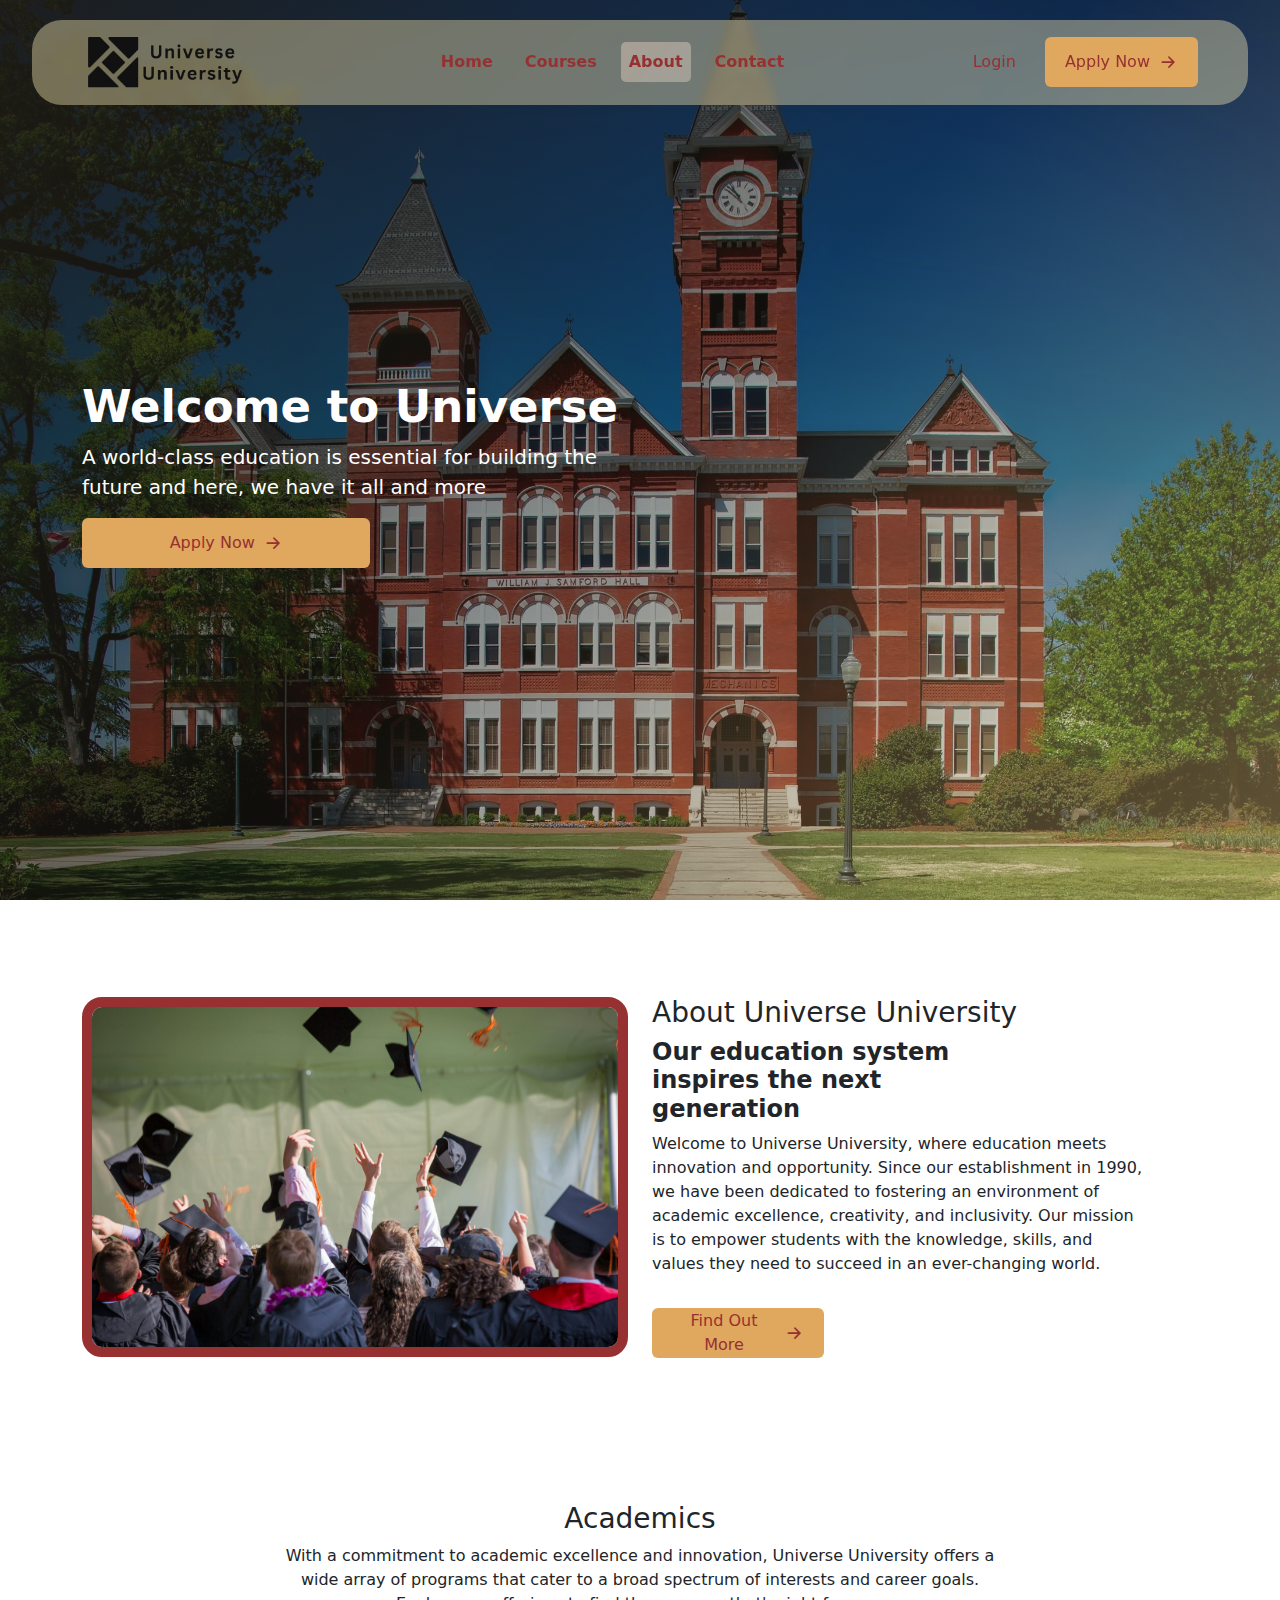
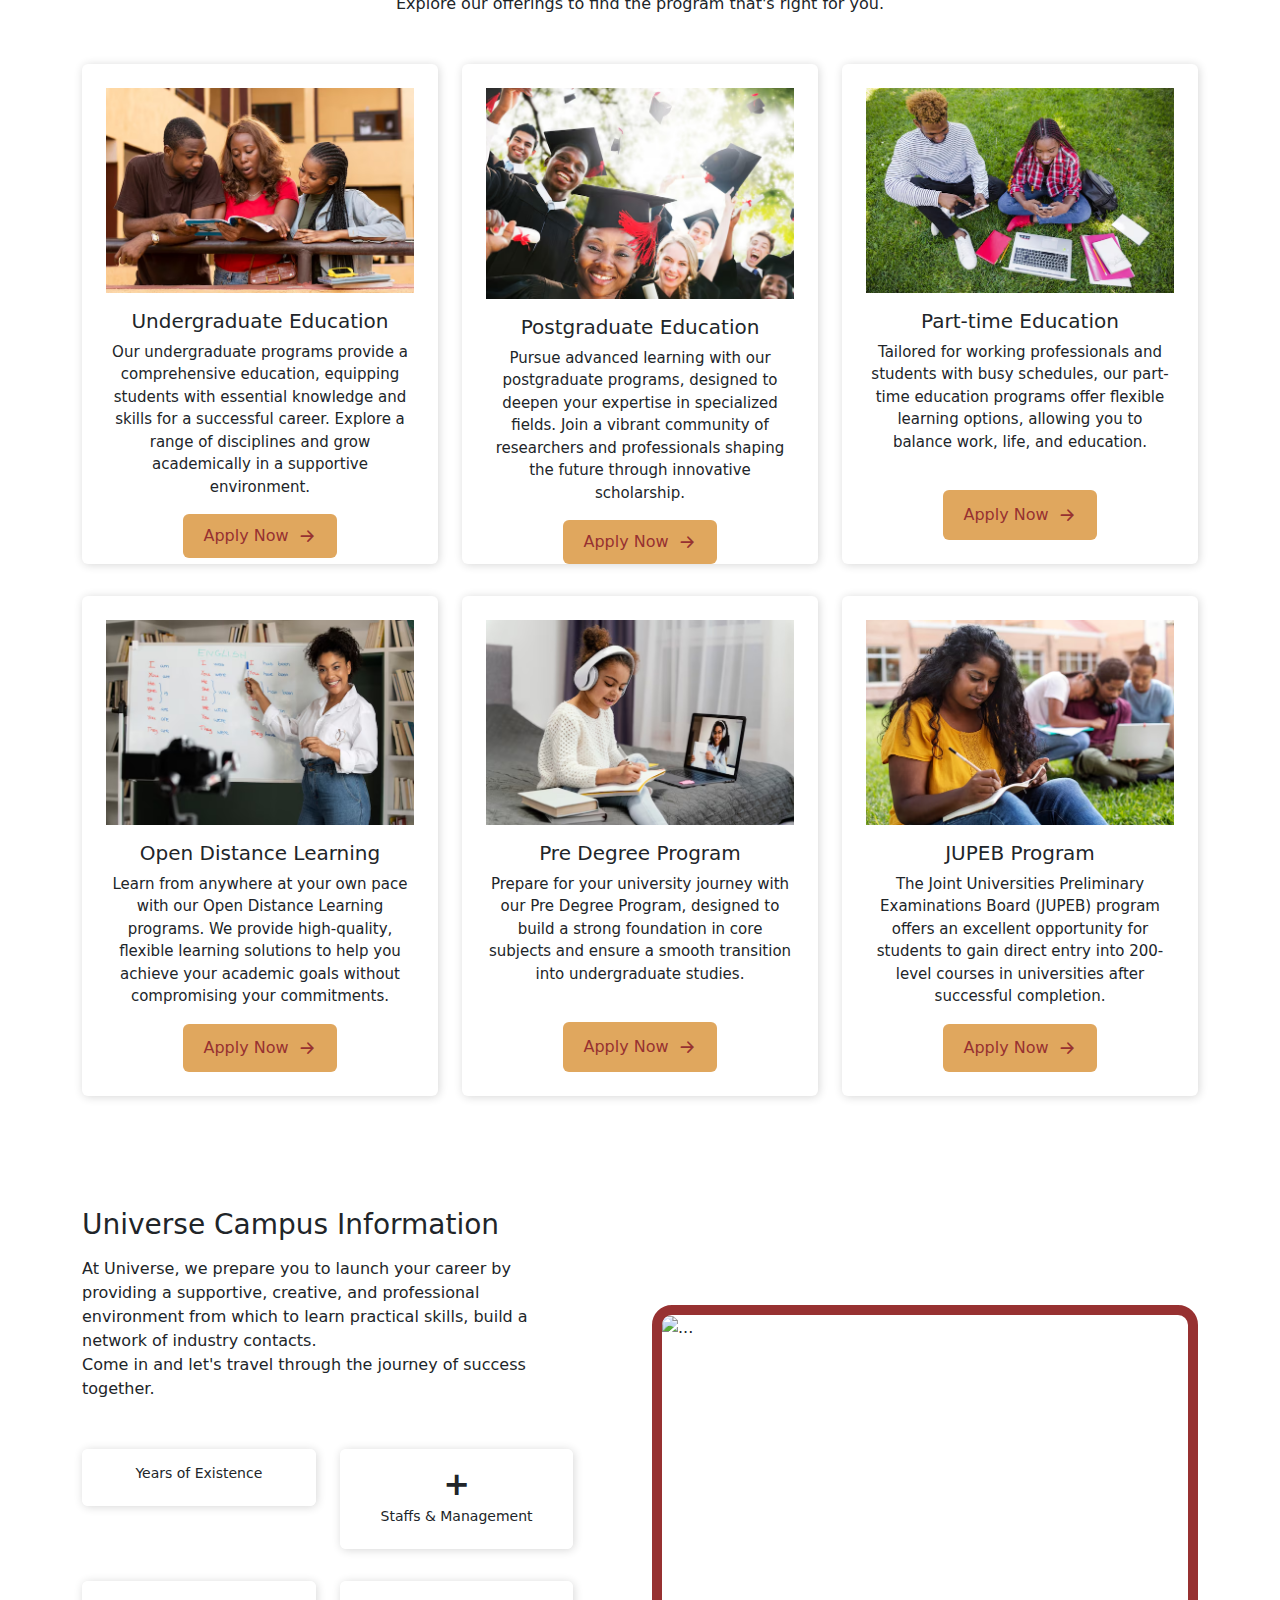
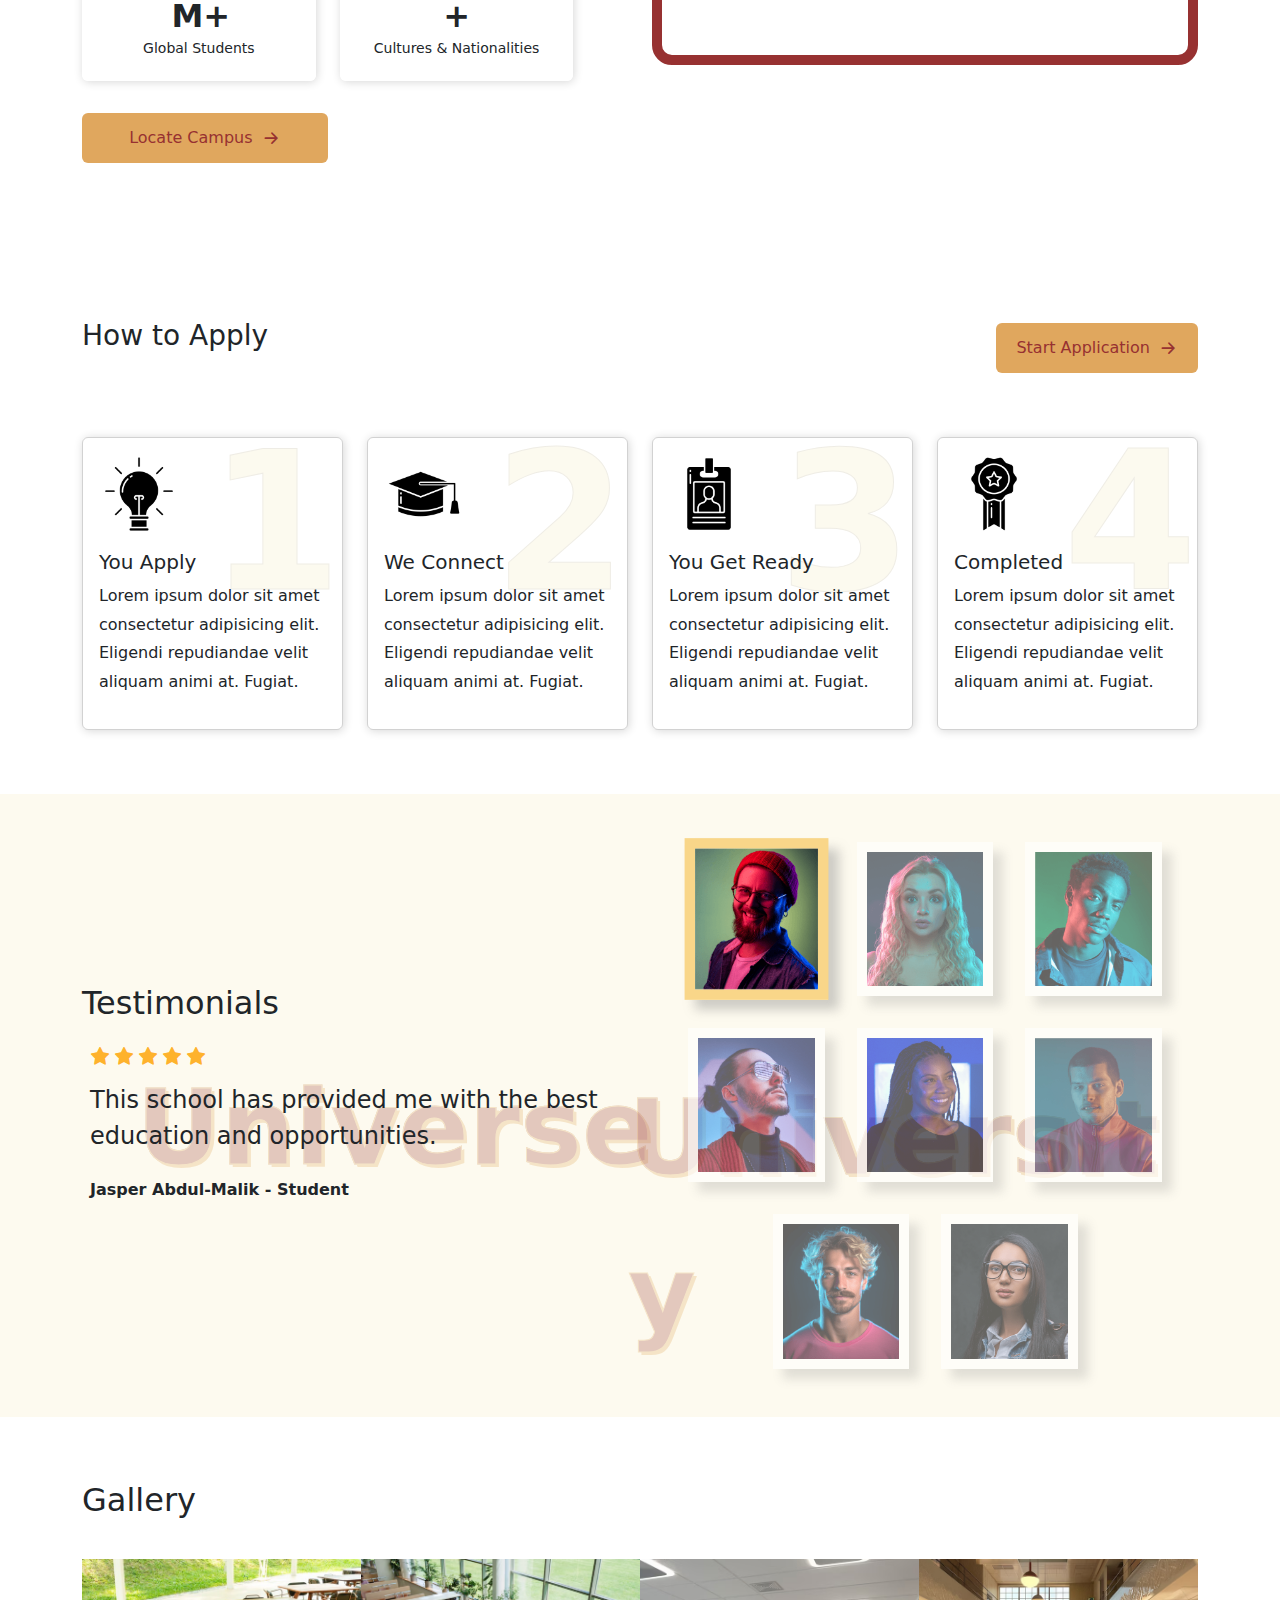
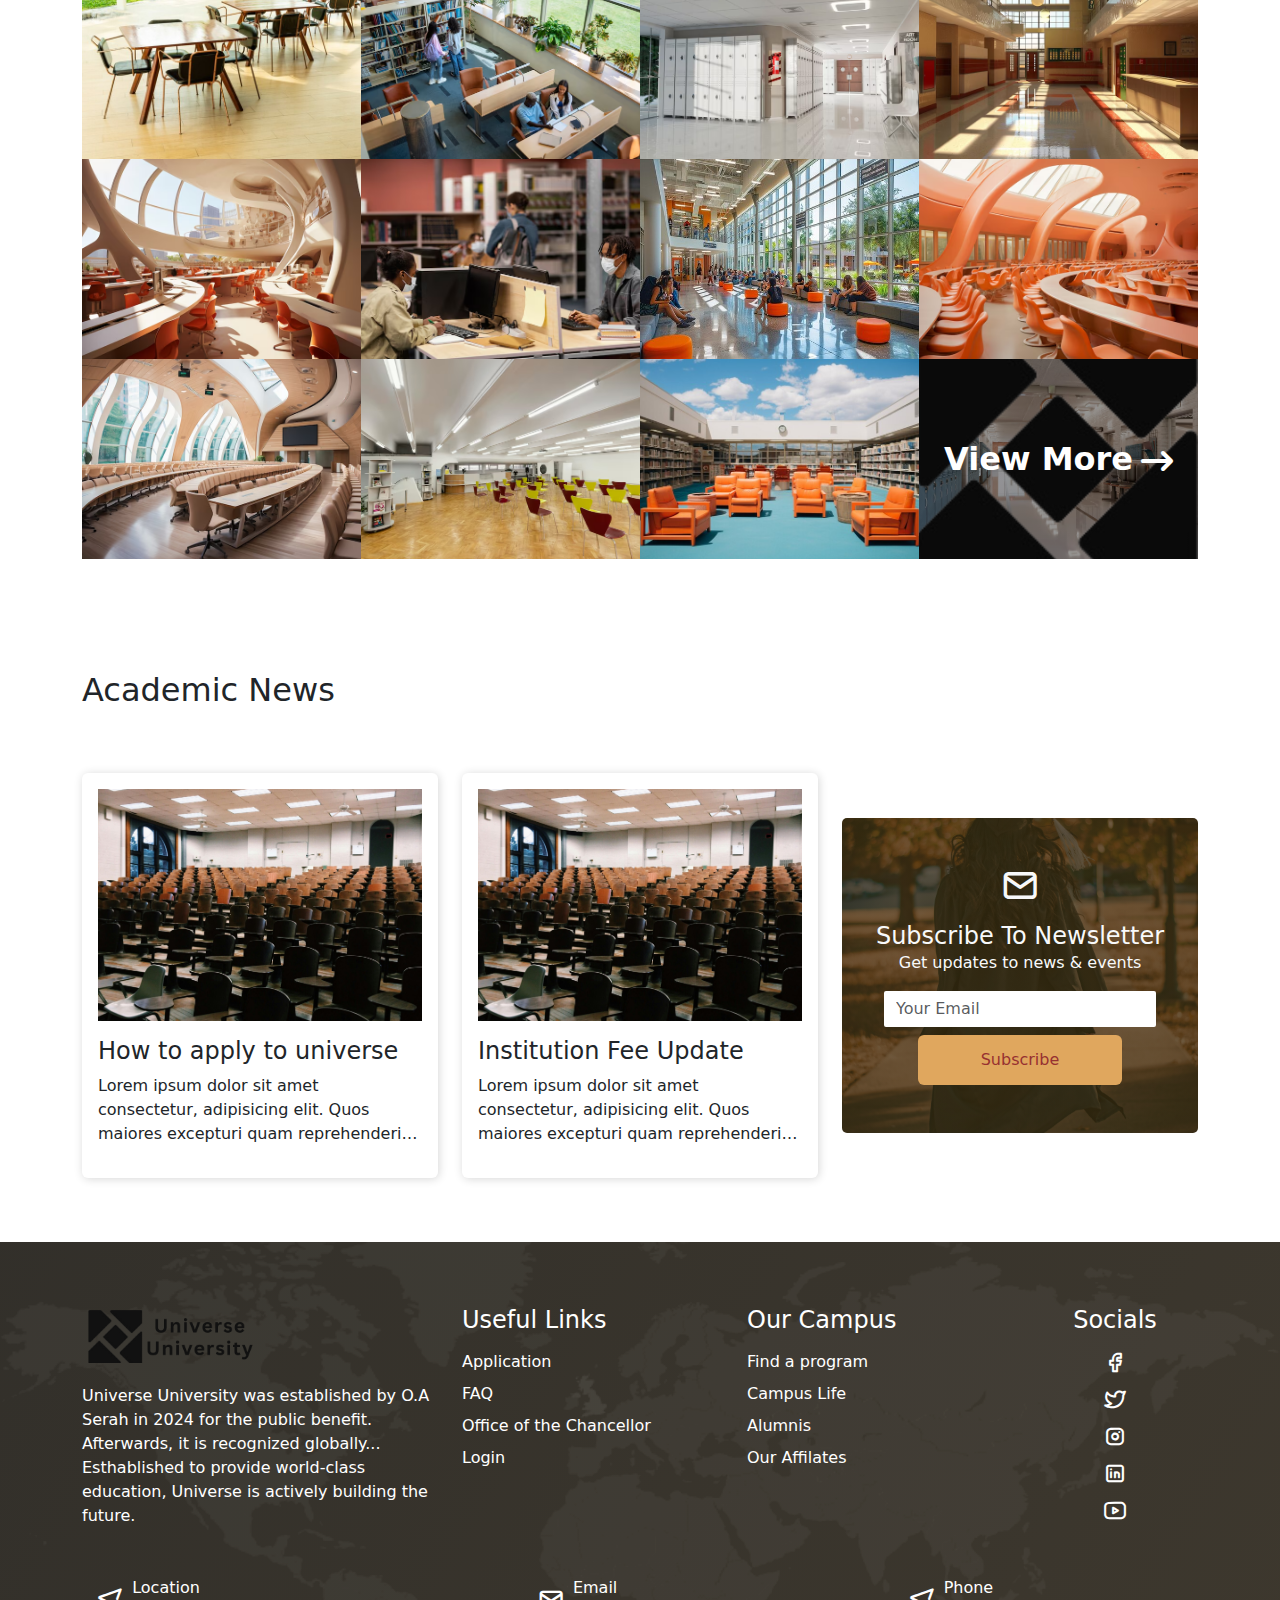
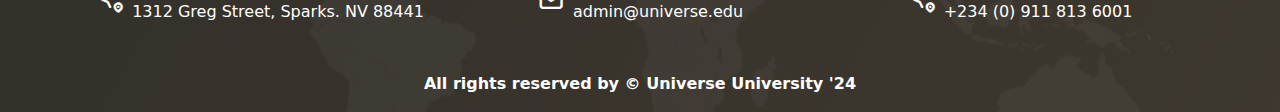
==== commit d701072f: "Making corrections" ====
--- a/index.html
+++ b/index.html
@@ -6,7 +6,7 @@
     <title>Universe University</title>
 
     <link rel="stylesheet" href="offlines/fontawesome-free-6.4.2-web/css/all.css">
-    <link rel="stylesheet" href="offlines/bootstrap.min.css">
+    <link href="https://cdn.jsdelivr.net/npm/bootstrap@5.3.0/dist/css/bootstrap.min.css" rel="stylesheet">
     <link rel="stylesheet" href="offlines/tabler-icons/webfont/tabler-icons.min.css">
 
     
@@ -24,27 +24,27 @@
                 <a class="navbar-brand" href="#" style="width: 15%;">
                     <img src="images/multiple2.png" alt="" class="img-fluid" width="" height="20px">
                 </a>
-                <button class="navbar-toggler" onclick="openAndClose()" type="button" data-bs-toggle="collapse" data-bs-target="#navbarSupportedContent" aria-controls="navbarSupportedContent" aria-expanded="false" aria-label="Toggle navigation">
+                <button class="navbar-toggler" type="button" data-bs-toggle="collapse" data-bs-target="#navbarSupportedContent" aria-controls="navbarSupportedContent" aria-expanded="false" aria-label="Toggle navigation">
                     <span class="navbar-toggler-icon"></span>
                 </button>
-                <div class="collapse navbar-collapse" id="navbarSupportedContent">
-                    <ul class="navbar-nav mx-auto gap-4 mb-2 mb-lg-0">
+                <div class="collapse navbar-collapse pb-lg-0 pb-3" id="navbarSupportedContent">
+                    <ul class="navbar-nav mx-auto gap-3 mb-2 mt-lg-0 mt-3 mb-lg-0">
                         <li class="nav-item">
-                            <a class="nav-link px-2 active" aria-current="page" href="#">Home</a>
+                            <a class="nav-link px-2" aria-current="page" href="index.html">Home</a>
                         </li>
                         <li class="nav-item">
-                            <a class="nav-link px-2" href="#academics">Courses</a>
+                            <a class="nav-link px-2" href="index.html#academics">Courses</a>
                         </li>
                         <li class="nav-item">
-                            <a class="nav-link px-2" href="about">About</a>
+                            <a class="nav-link px-2 active" href="about.html">About</a>
                         </li>
                         <li class="nav-item">
-                            <a class="nav-link px-2" href="contact">Contact</a>
+                            <a class="nav-link px-2" href="contact.html">Contact</a>
                         </li>
                     </ul>
-                    <div class="d-flex flex-row gap-3 align-items-center">
-                        <a href="login" class="btn" style="color: var(--deepsy) !important;">Login</a>
-                        <a href="applicationform" class="btn navbtn d-flex align-items-center gap-2 justify-content-center"><span>Apply Now</span> <i class="ti ti-arrow-right"></i></a>
+                    <div class="d-flex flex-lg-row flex-column gap-3 align-items-lg-center align-items-start">
+                        <a href="login.html" class="btn" style="color: var(--deepsy) !important;">Login</a>
+                        <a href="applicationform.html" class="btn navbtn w-100 d-flex align-items-center gap-2 justify-content-center"><span>Apply Now</span> <i class="ti ti-arrow-right"></i></a>
                     </div>
                 </div>
             </div>
@@ -57,7 +57,7 @@
                         <div class="card bg-transparent border-0">
                             <h1 class="fw-bold">Welcome to Universe</h1>
                             <p class="fs-5">A world-class education is essential for building the future and here, we have it all and more</p>
-                            <a href="applicationform" class="btn herobtn w-50 d-flex align-items-center gap-2 justify-content-center"><span>Apply Now</span> <i class="ti ti-arrow-right"></i></a>
+                            <a href="applicationform.html" class="btn herobtn w-50 d-flex align-items-center gap-2 justify-content-center"><span>Apply Now</span> <i class="ti ti-arrow-right"></i></a>
                         </div>
                     </div>
                 </div>
@@ -77,7 +77,7 @@
                             <h3>About Universe University</h3>
                             <h4 class="fw-bold w-75">Our education system inspires the next generation</h4>
                             <p>Welcome to Universe University, where education meets innovation and opportunity. Since our establishment in 1990, we have been dedicated to fostering an environment of academic excellence, creativity, and inclusivity. Our mission is to empower students with the knowledge, skills, and values they need to succeed in an ever-changing world.</p>
-                            <a href="about" class="btn mt-3 aboutbtn d-flex gap-2 align-items-center justify-content-center" style="width: 35%;"><span>Find Out More</span> <i class="ti ti-arrow-right"></i></a>
+                            <a href="about.html" class="btn mt-3 aboutbtn d-flex gap-2 align-items-center justify-content-center" style="width: 35%;"><span>Find Out More</span> <i class="ti ti-arrow-right"></i></a>
                         </div>
                     </div>
                 </div>
@@ -100,7 +100,7 @@
                             </div>
                             <h5>Undergraduate Education</h5>
                             <p> Our undergraduate programs provide a comprehensive education, equipping students with essential knowledge and skills for a successful career. Explore a range of disciplines and grow academically in a supportive environment.</p>
-                            <a href="programmes" class="btn mt-auto academicsbtn d-flex gap-2 align-items-center justify-content-center w-50 mx-auto"><span>Apply Now</span> <i class="ti ti-arrow-right"></i></a>
+                            <a href="programmes.html" class="btn mt-auto academicsbtn d-flex gap-2 align-items-center justify-content-center w-50 mx-auto"><span>Apply Now</span> <i class="ti ti-arrow-right"></i></a>
                         </div>
                     </div>
                     <div class="col-lg-4 col-md-6 col-12 mx-auto my-3">
@@ -110,7 +110,7 @@
                             </div>
                             <h5>Postgraduate Education</h5>
                             <p>Pursue advanced learning with our postgraduate programs, designed to deepen your expertise in specialized fields. Join a vibrant community of researchers and professionals shaping the future through innovative scholarship.</p>
-                            <a href="programmes" class="btn mt-auto academicsbtn d-flex gap-2 align-items-center justify-content-center w-50 mx-auto"><span>Apply Now</span> <i class="ti ti-arrow-right"></i></a>
+                            <a href="programmes.html" class="btn mt-auto academicsbtn d-flex gap-2 align-items-center justify-content-center w-50 mx-auto"><span>Apply Now</span> <i class="ti ti-arrow-right"></i></a>
                         </div>
                     </div>
                     <div class="col-lg-4 col-md-6 col-12 mx-auto my-3">
@@ -120,7 +120,7 @@
                             </div>
                             <h5>Part-time Education</h5>
                             <p>Tailored for working professionals and students with busy schedules, our part-time education programs offer flexible learning options, allowing you to balance work, life, and education.</p>
-                            <a href="programmes" class="btn mt-auto academicsbtn d-flex gap-2 align-items-center justify-content-center w-50 mx-auto"><span>Apply Now</span> <i class="ti ti-arrow-right"></i></a>
+                            <a href="programmes.html" class="btn mt-auto academicsbtn d-flex gap-2 align-items-center justify-content-center w-50 mx-auto"><span>Apply Now</span> <i class="ti ti-arrow-right"></i></a>
                         </div>
                     </div>
                     <div class="col-lg-4 col-md-6 col-12 mx-auto my-3">
@@ -130,7 +130,7 @@
                             </div>
                             <h5>Open Distance Learning</h5>
                             <p>Learn from anywhere at your own pace with our Open Distance Learning programs. We provide high-quality, flexible learning solutions to help you achieve your academic goals without compromising your commitments.</p>
-                            <a href="programmes" class="btn mt-auto academicsbtn d-flex gap-2 align-items-center justify-content-center w-50 mx-auto"><span>Apply Now</span> <i class="ti ti-arrow-right"></i></a>
+                            <a href="programmes.html" class="btn mt-auto academicsbtn d-flex gap-2 align-items-center justify-content-center w-50 mx-auto"><span>Apply Now</span> <i class="ti ti-arrow-right"></i></a>
                         </div>
                     </div>
                     <div class="col-lg-4 col-md-6 col-12 mx-auto my-3">
@@ -140,7 +140,7 @@
                             </div>
                             <h5>Pre Degree Program</h5>
                             <p>Prepare for your university journey with our Pre Degree Program, designed to build a strong foundation in core subjects and ensure a smooth transition into undergraduate studies.</p>
-                            <a href="programmes" class="btn mt-auto academicsbtn d-flex gap-2 align-items-center justify-content-center w-50 mx-auto"><span>Apply Now</span> <i class="ti ti-arrow-right"></i></a>
+                            <a href="programmes.html" class="btn mt-auto academicsbtn d-flex gap-2 align-items-center justify-content-center w-50 mx-auto"><span>Apply Now</span> <i class="ti ti-arrow-right"></i></a>
                         </div>
                     </div>
                     <div class="col-lg-4 col-md-6 col-12 mx-auto my-3">
@@ -150,7 +150,7 @@
                             </div>
                             <h5>JUPEB Program</h5>
                             <p>The Joint Universities Preliminary Examinations Board (JUPEB) program offers an excellent opportunity for students to gain direct entry into 200-level courses in universities after successful completion.</p>
-                            <a href="programmes" class="btn mt-auto academicsbtn d-flex gap-2 align-items-center justify-content-center w-50 mx-auto"><span>Apply Now</span> <i class="ti ti-arrow-right"></i></a>
+                            <a href="programmes.html" class="btn mt-auto academicsbtn d-flex gap-2 align-items-center justify-content-center w-50 mx-auto"><span>Apply Now</span> <i class="ti ti-arrow-right"></i></a>
                         </div>
                     </div>
                 </div>
@@ -201,7 +201,7 @@
                                     </div>                        
                                 </div>
                             </div>
-                            <a href="contact#contact" class="btn aboutbtn d-flex gap-2 align-items-center justify-content-center w-50"><span>Locate Campus</span> <i class="ti ti-arrow-right"></i></a>
+                            <a href="contact.html#contact" class="btn aboutbtn d-flex gap-2 align-items-center justify-content-center w-50"><span>Locate Campus</span> <i class="ti ti-arrow-right"></i></a>
                         </div>
                     </div>
                     <div class="col-6 d-none d-lg-block">
@@ -222,7 +222,7 @@
                                 <h3>How to Apply</h3>
                             </div>
                             <div class="col-lg-4 col-md-6 col-6 d-none d-lg-flex d-md-flex d-flex justify-content-end">
-                                <a href="applicationform" class="btn mt-3 howbtn d-flex align-items-center gap-2 justify-content-center py-3"><span>Start Application</span> <i class="ti ti-arrow-right"></i></a>
+                                <a href="applicationform.html" class="btn mt-3 howbtn d-flex align-items-center gap-2 justify-content-center py-3"><span>Start Application</span> <i class="ti ti-arrow-right"></i></a>
                             </div>
                         </div>
                     </div>
@@ -283,7 +283,7 @@
                         </div>
                     </div>
                     <div class="col-12 d-lg-none d-md-none d-flex justify-content-center">
-                        <a href="applicationform" class="btn mt-3 howbtn d-flex align-items-center gap-2 justify-content-center py-3"><span>Start Application</span> <i class="ti ti-arrow-right"></i></a>
+                        <a href="applicationform.html" class="btn mt-3 howbtn d-flex align-items-center gap-2 justify-content-center py-3"><span>Start Application</span> <i class="ti ti-arrow-right"></i></a>
                     </div>
                 </div>
             </div>
@@ -419,7 +419,7 @@
                     <div class="col-lg-8 col-12">
                         <div class="row news">
                             <div class="col-lg-6 col-md-6 my-3 col-12 mx-auto">
-                                <a href="blog1" class="nav-link">
+                                <a href="blog1.html" class="nav-link">
                                     <div class="card bg-transparent border-0 p-3">
                                         <div class="card-img">
                                             <img src="images/img21.jpg" alt="..." class="img-fluid">
@@ -432,7 +432,7 @@
                                 </a>
                             </div>
                             <div class="col-lg-6 col-md-6 my-3 col-12 mx-auto">
-                                <a href="blog2" class="nav-link">
+                                <a href="blog2.html" class="nav-link">
                                     <div class="card bg-transparent border-0 p-3">
                                         <div class="card-img">
                                             <img src="images/img21.jpg" alt="..." class="img-fluid">
@@ -473,19 +473,19 @@
                     <div class="col-lg-3 col-md-6 col-12 mt-3">
                         <h4>Useful Links</h4>
                         <ul class="navbar-nav gap-2 mt-3">
-                            <li><a class="nav-link p-0" href="applicationform">Application</a></li>
-                            <li><a class="nav-link p-0" href="about#faq">FAQ</a></li>
-                            <li><a class="nav-link p-0" href="chancelloroffice">Office of the Chancellor</a></li>
-                            <li><a class="nav-link p-0" href="login">Login</a></li>
+                            <li><a class="nav-link p-0" href="applicationform.html">Application</a></li>
+                            <li><a class="nav-link p-0" href="about.html#faq">FAQ</a></li>
+                            <li><a class="nav-link p-0" href="chancelloroffice.html">Office of the Chancellor</a></li>
+                            <li><a class="nav-link p-0" href="login.html">Login</a></li>
                         </ul>
                     </div>
                     <div class="col-lg-3 col-md-6 col-12 mt-3">
                         <h4>Our Campus</h4>
                         <ul class="navbar-nav gap-2 mt-3">
-                            <li><a class="nav-link p-0" href="index#academics">Find a program</a></li>
-                            <li><a class="nav-link p-0" href="campuslife">Campus Life</a></li>
-                            <li><a class="nav-link p-0" href="alumni">Alumnis</a></li>
-                            <li><a class="nav-link p-0" href="affilate">Our Affilates</a></li>
+                            <li><a class="nav-link p-0" href="index.html#academics">Find a program</a></li>
+                            <li><a class="nav-link p-0" href="campuslife.html">Campus Life</a></li>
+                            <li><a class="nav-link p-0" href="alumni.html">Alumnis</a></li>
+                            <li><a class="nav-link p-0" href="affilate.html">Our Affilates</a></li>
                         </ul>
                     </div>
                     <div class="col-lg-2 col-md-6 col-12 mt-3 text-center">
@@ -501,7 +501,7 @@
                     <div class="col-12 mt-3">
                         <div class="row align-items-center justify-content-center">
                             <div class="col-lg-4 col-md-4 col-12 mt-3">
-                                <a class="nav-link" href="contact#contact">
+                                <a class="nav-link" href="contact.html#contact">
                                     <div class="d-flex flex-lg-row flex-md-row flex-column align-items-center gap-lg-2 gap-md-2 text-center text-lg-start text-md-start justify-content-center">
                                         <i class="ti ti-location-pin fs-3"></i>
                                         <div class="d-grid">
@@ -556,8 +556,8 @@
             }
         };
     </script>
-    <script src="offlines/bootstrap.bundle.js"></script>
-    <script src="offlines/bootstrap.bundle.min.js"></script>
+    <script src="https://cdn.jsdelivr.net/npm/@popperjs/core@2.11.6/dist/umd/popper.min.js"></script>
+    <script src="https://cdn.jsdelivr.net/npm/bootstrap@5.3.0/dist/js/bootstrap.min.js"></script>
     <script src="script.js"></script>
     <script src="https://cdnjs.cloudflare.com/ajax/libs/odometer.js/0.4.8/odometer.min.js"></script>
     <script>
--- a/styles.css
+++ b/styles.css
@@ -8,10 +8,12 @@
     margin: 0;
     padding: 0;
     box-sizing: border-box;
-    /* opacity: 0% !important; */
 }
 ::-webkit-scrollbar{
     display: none;
+}
+.blog .card{
+    border: 3px solid var(--deepsy);
 }
 .nav-brand{
     border: none;
@@ -799,11 +801,9 @@
 }
 .programs .btn-row .activeState{
     background: var(--deeper);
-    border: solid var(--deepsy);
-    border-width: 0 2px 0 2px;
-    transition: .5s;
-    position: relative;
-    font-weight: 900;
+    transition: 0.1s;
+    position: relative;
+    font-weight: 800;
     z-index: 1;
 }
 .programs .btn-row .activeState::first-letter{
--- a/responsiveness.css
+++ b/responsiveness.css
@@ -18,7 +18,7 @@
         border-radius: 20px;
     }
     .recreational .fff{
-        height: 300px !important;
+        height: 250px !important;
     }
     .yyyy::after{
         bottom: -5rem;
@@ -42,6 +42,9 @@
 @media (min-width:200px) and (max-width:767px) {
     .herosection{
         height: 100vh !important;
+    }
+    .faqs{
+        padding: 1rem !important;
     }
     .real-about .card-img{
         width: 100%;
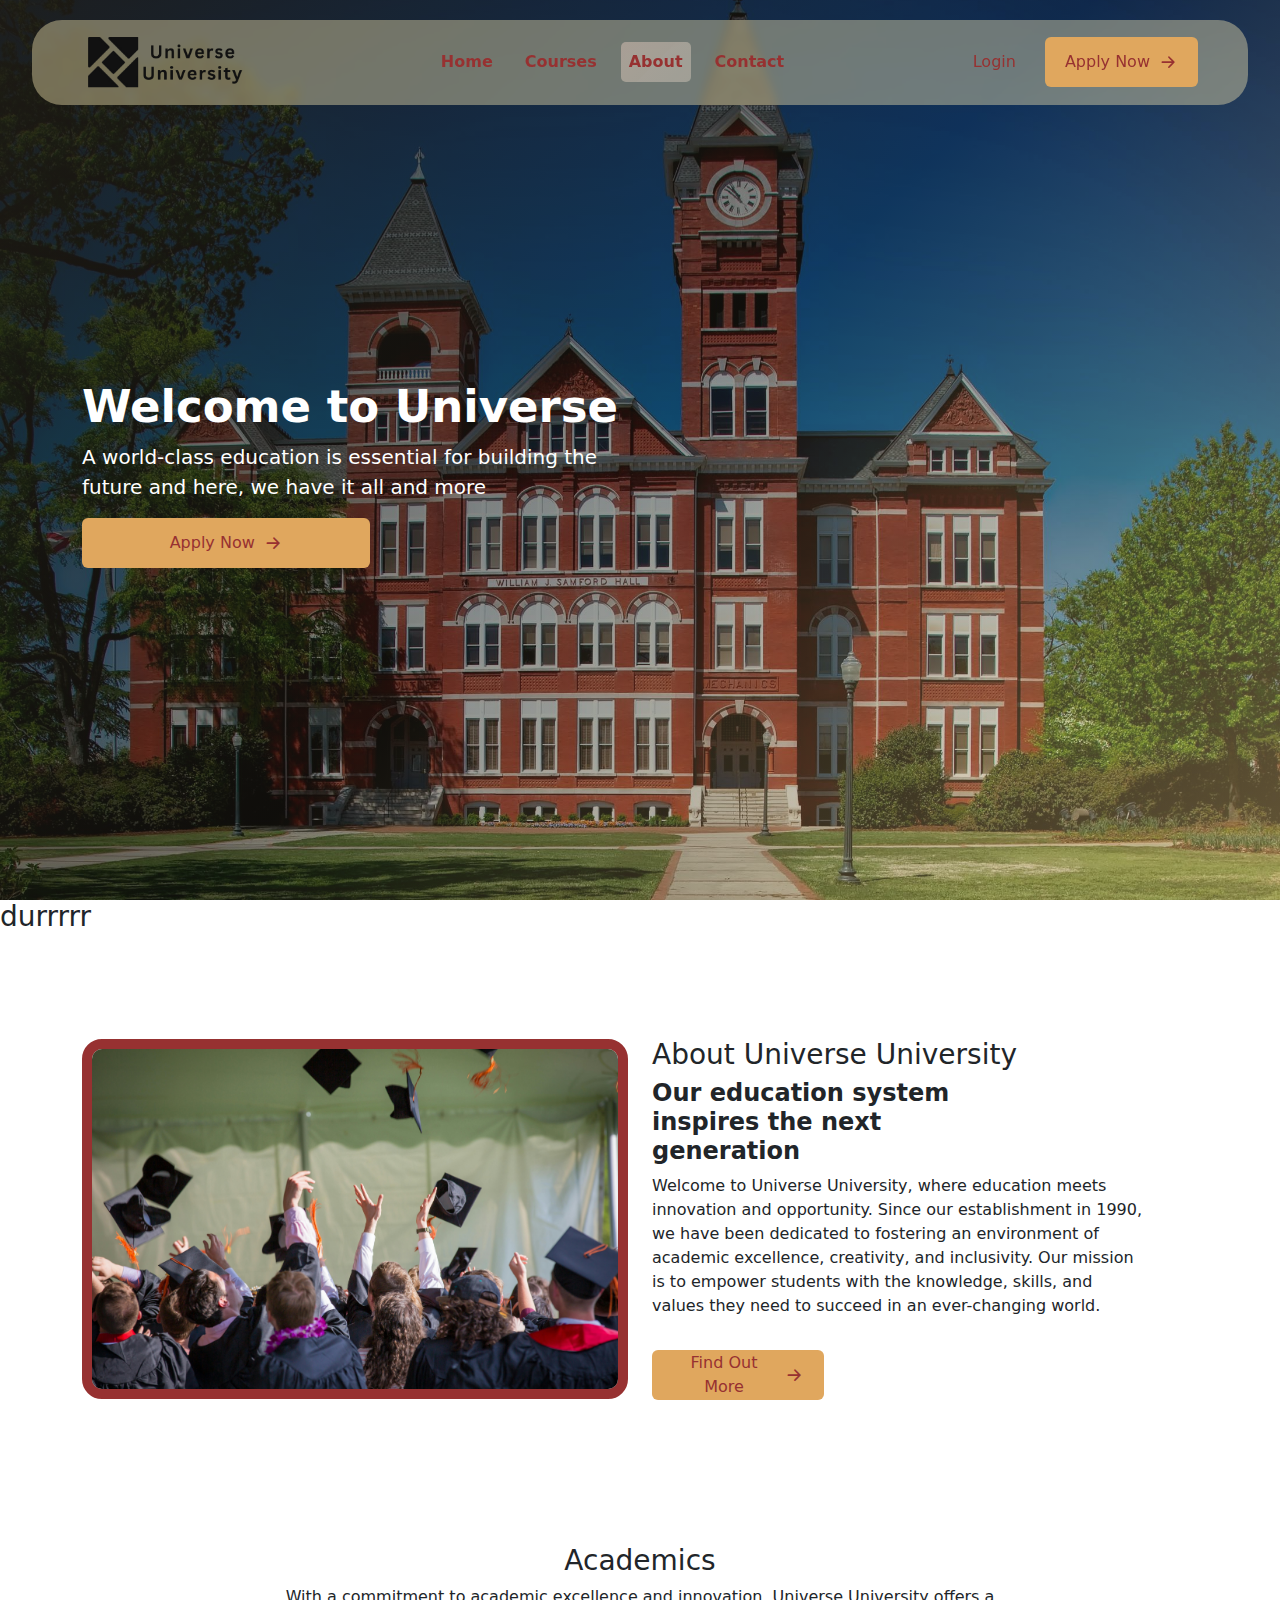
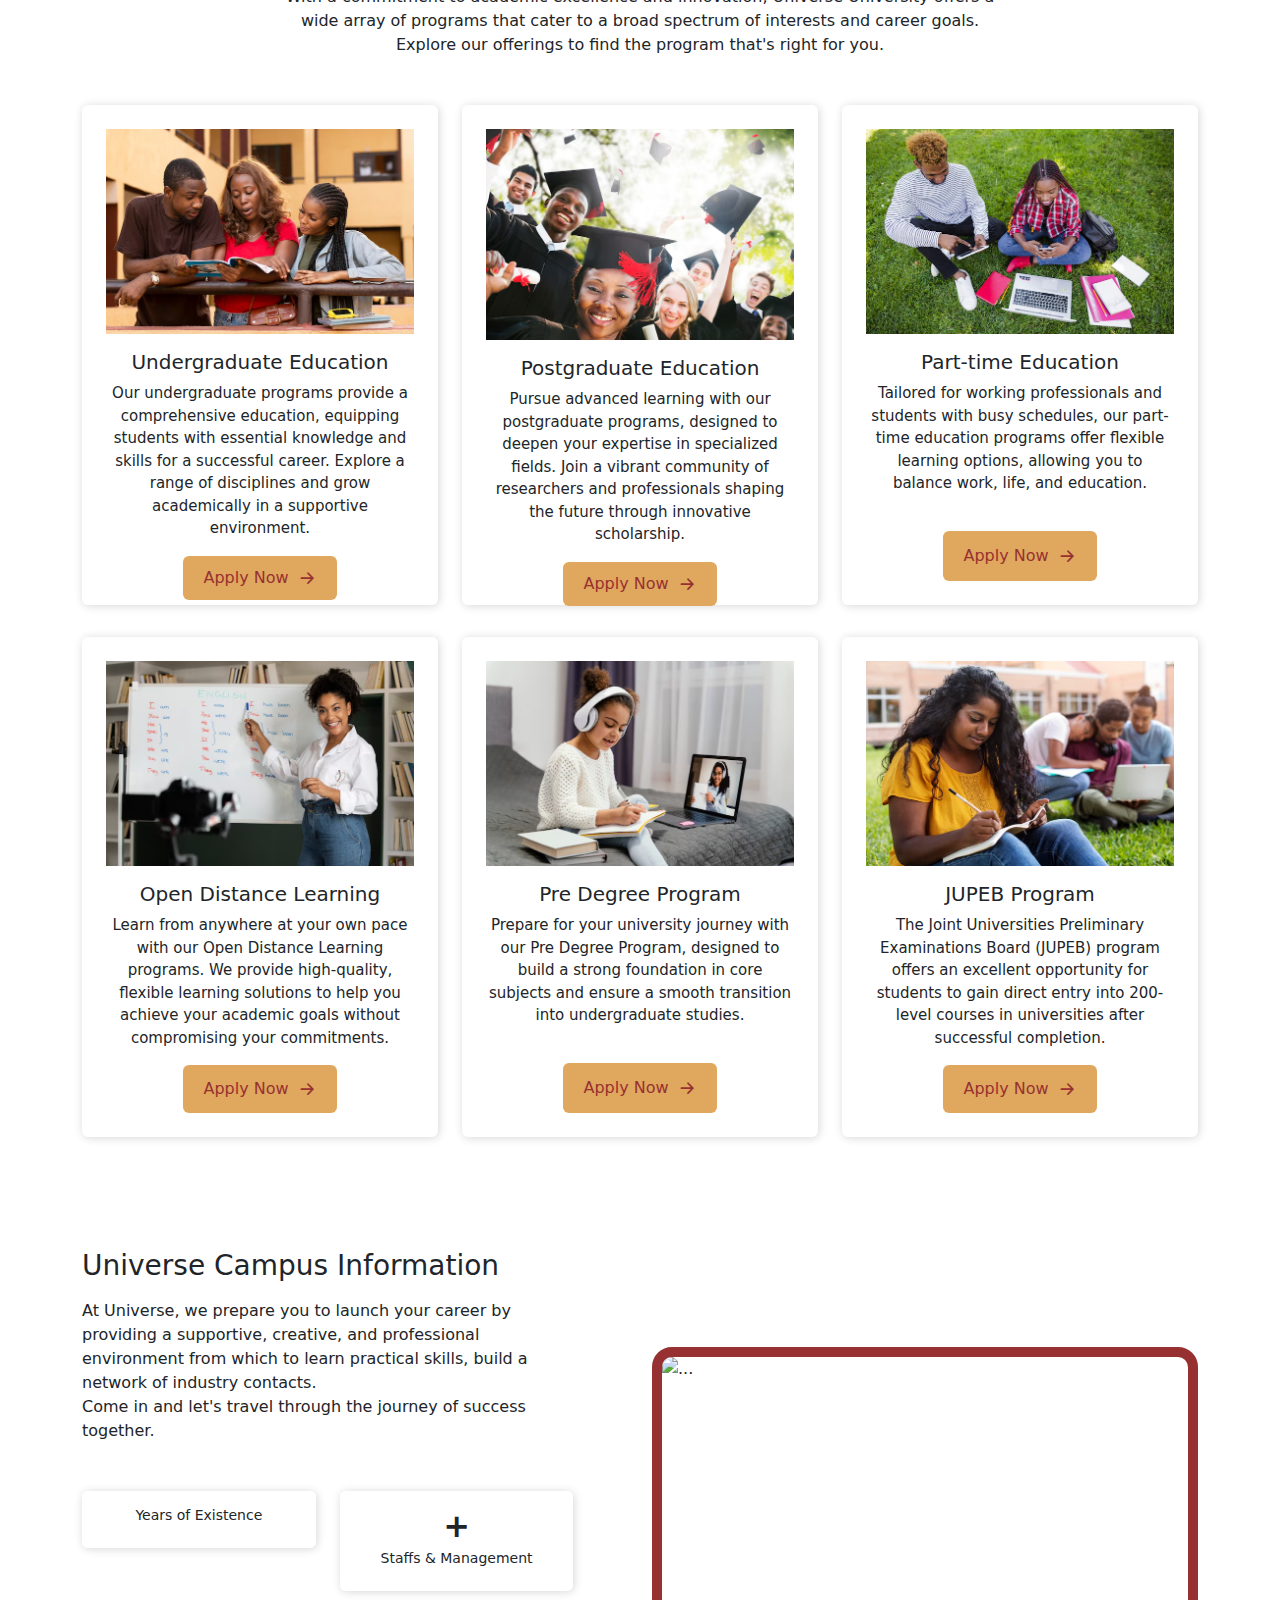
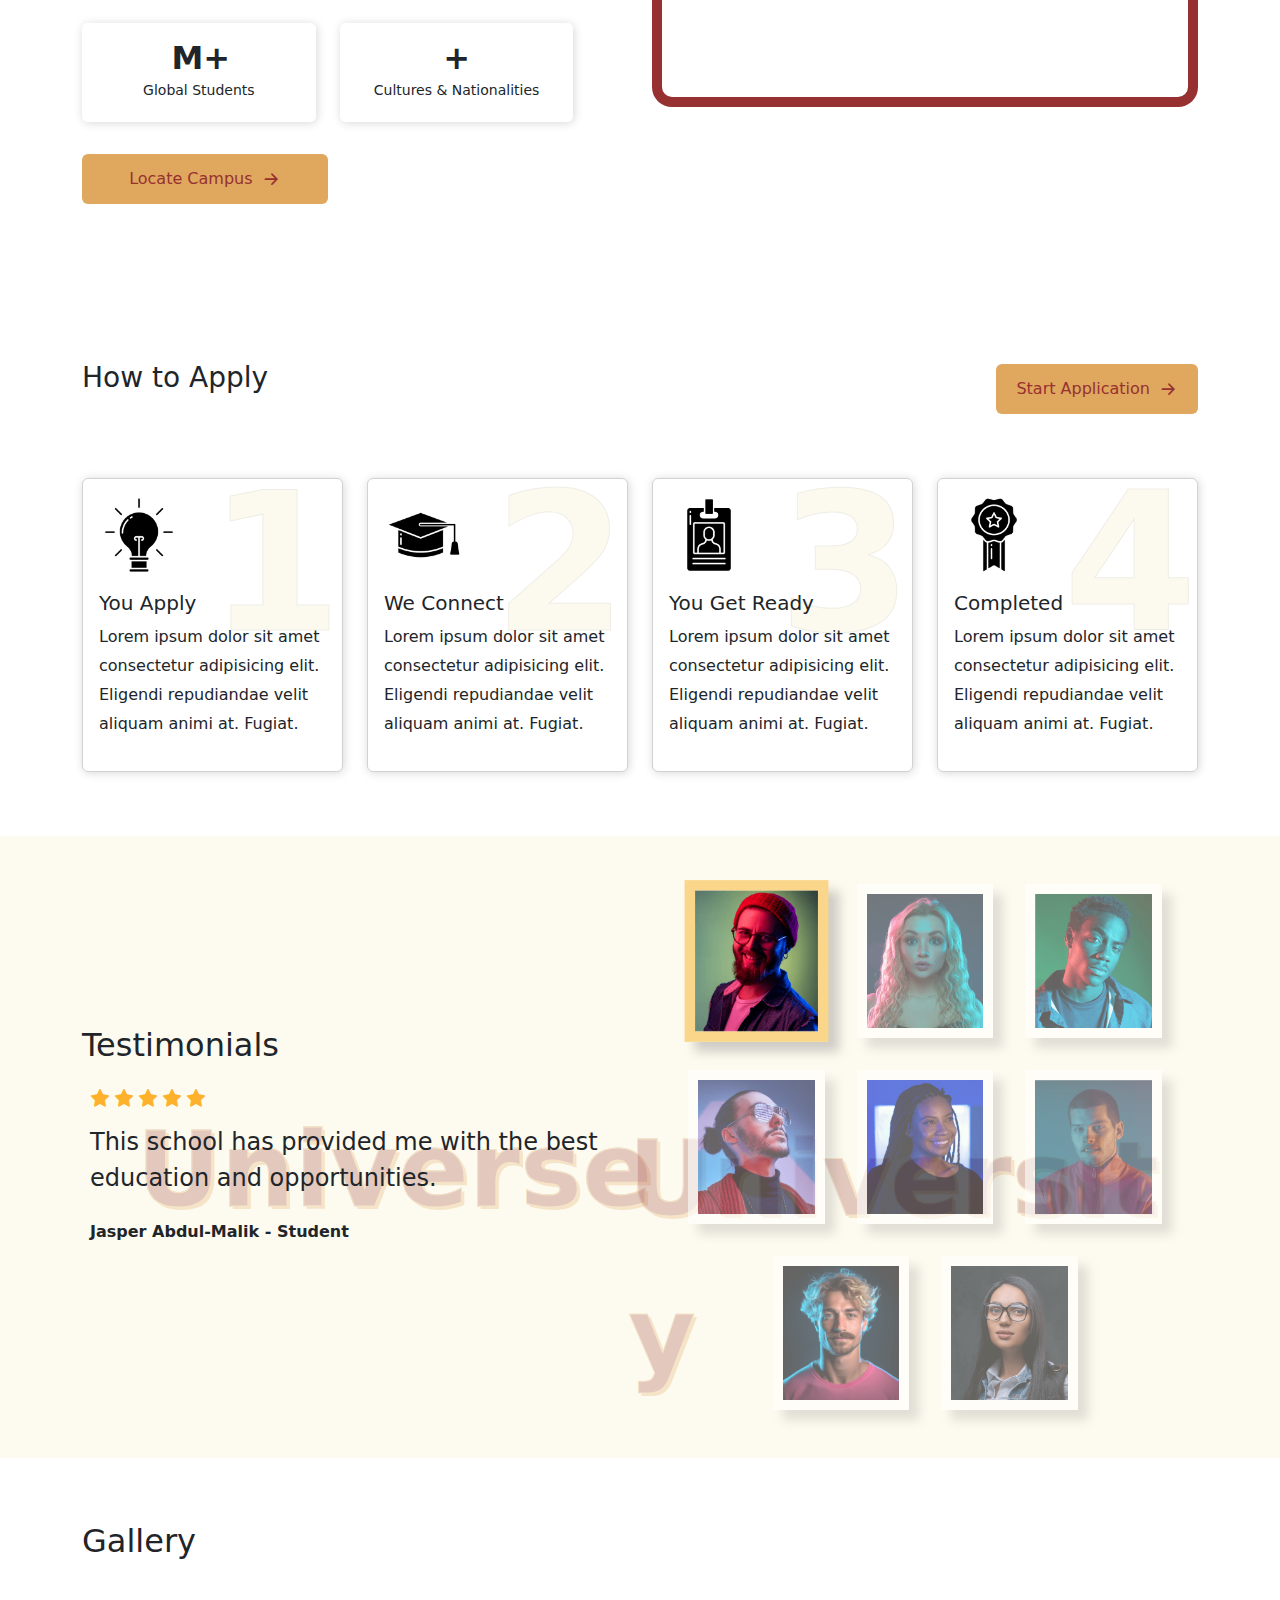
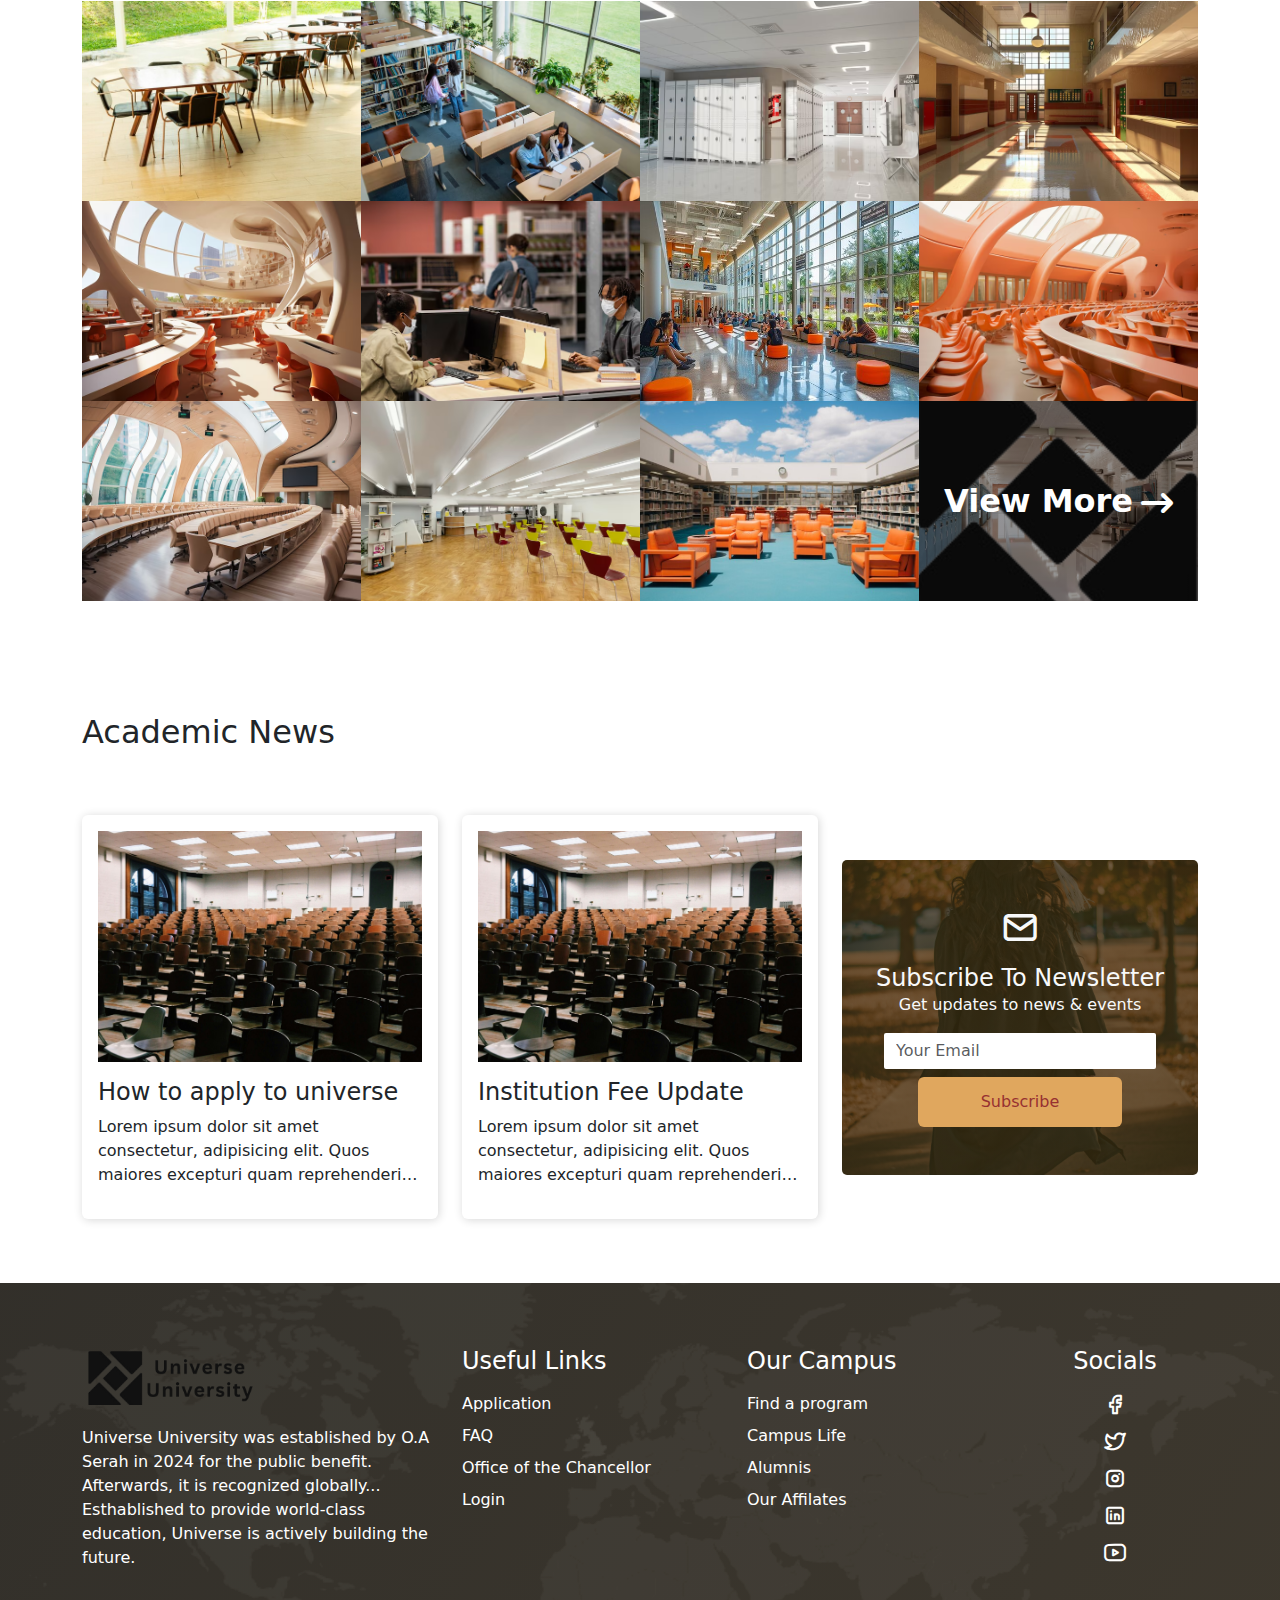
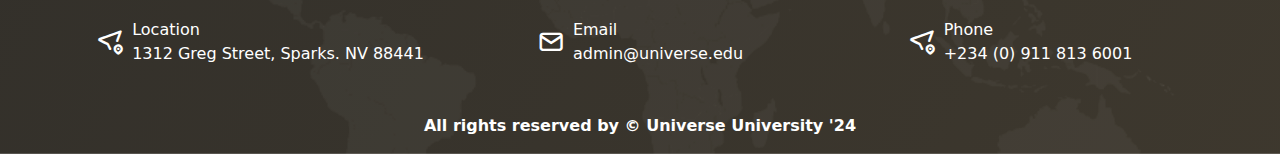
==== commit 6197b25b: ""Added <h3> element with text 'durrrrr' to index.html, and updated width of .academicsbtn and .howbt" ====
--- a/index.html
+++ b/index.html
@@ -64,6 +64,8 @@
             </div>
         </section>
 
+        <h3>durrrrr</h3>
+
         <section class="about py-5">
             <div class="container my-5">
                 <div class="row align-items-center justify-content-between">
--- a/responsiveness.css
+++ b/responsiveness.css
@@ -55,8 +55,10 @@
     .btn-row{
         gap: 1rem;
     }
+    .contactcard,
     .applyform{
         font-size: 12px;
+        padding: 1.5rem !important;
     }
     .statcard{
         height: 100px;
@@ -121,7 +123,7 @@
     }
     .academicsbtn,
     .howbtn{
-        width: 70% !important;
+        width: 85% !important;
     }
     .R-herosection{
         height: 30vh !important;
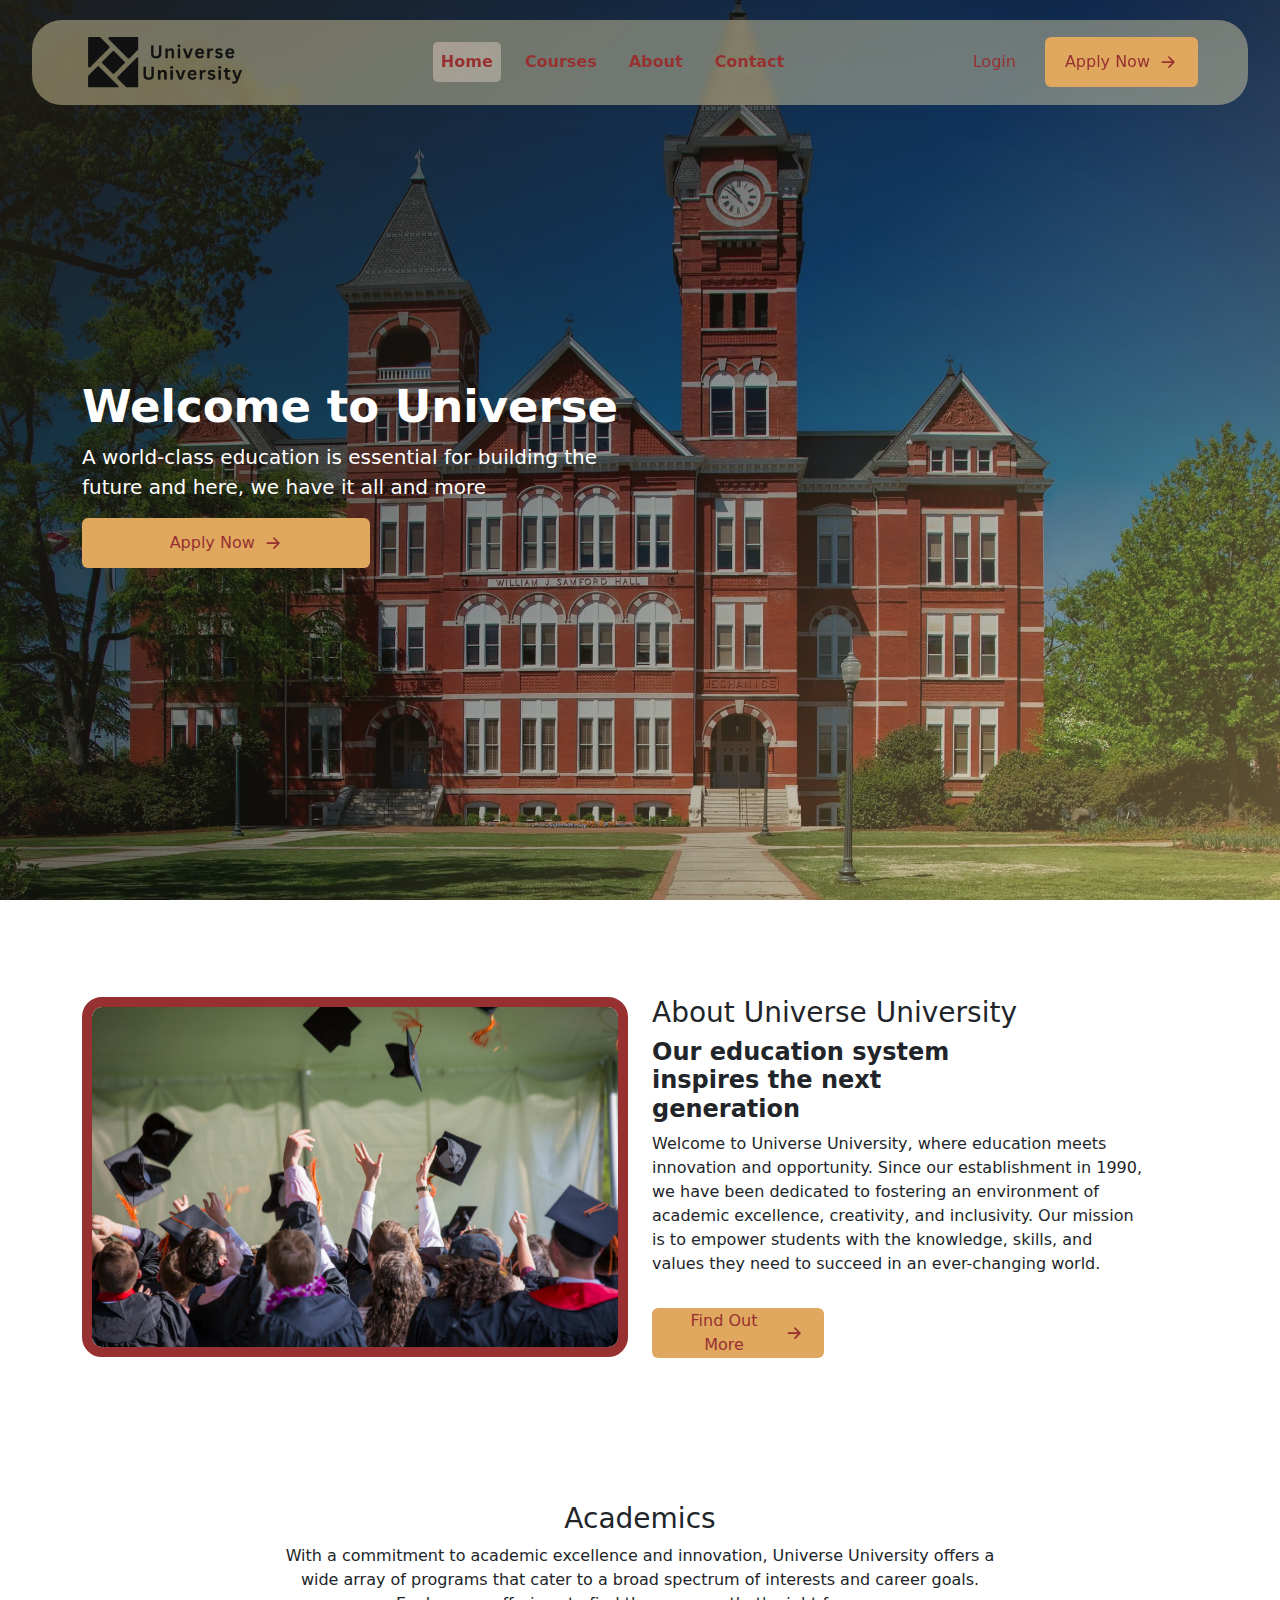
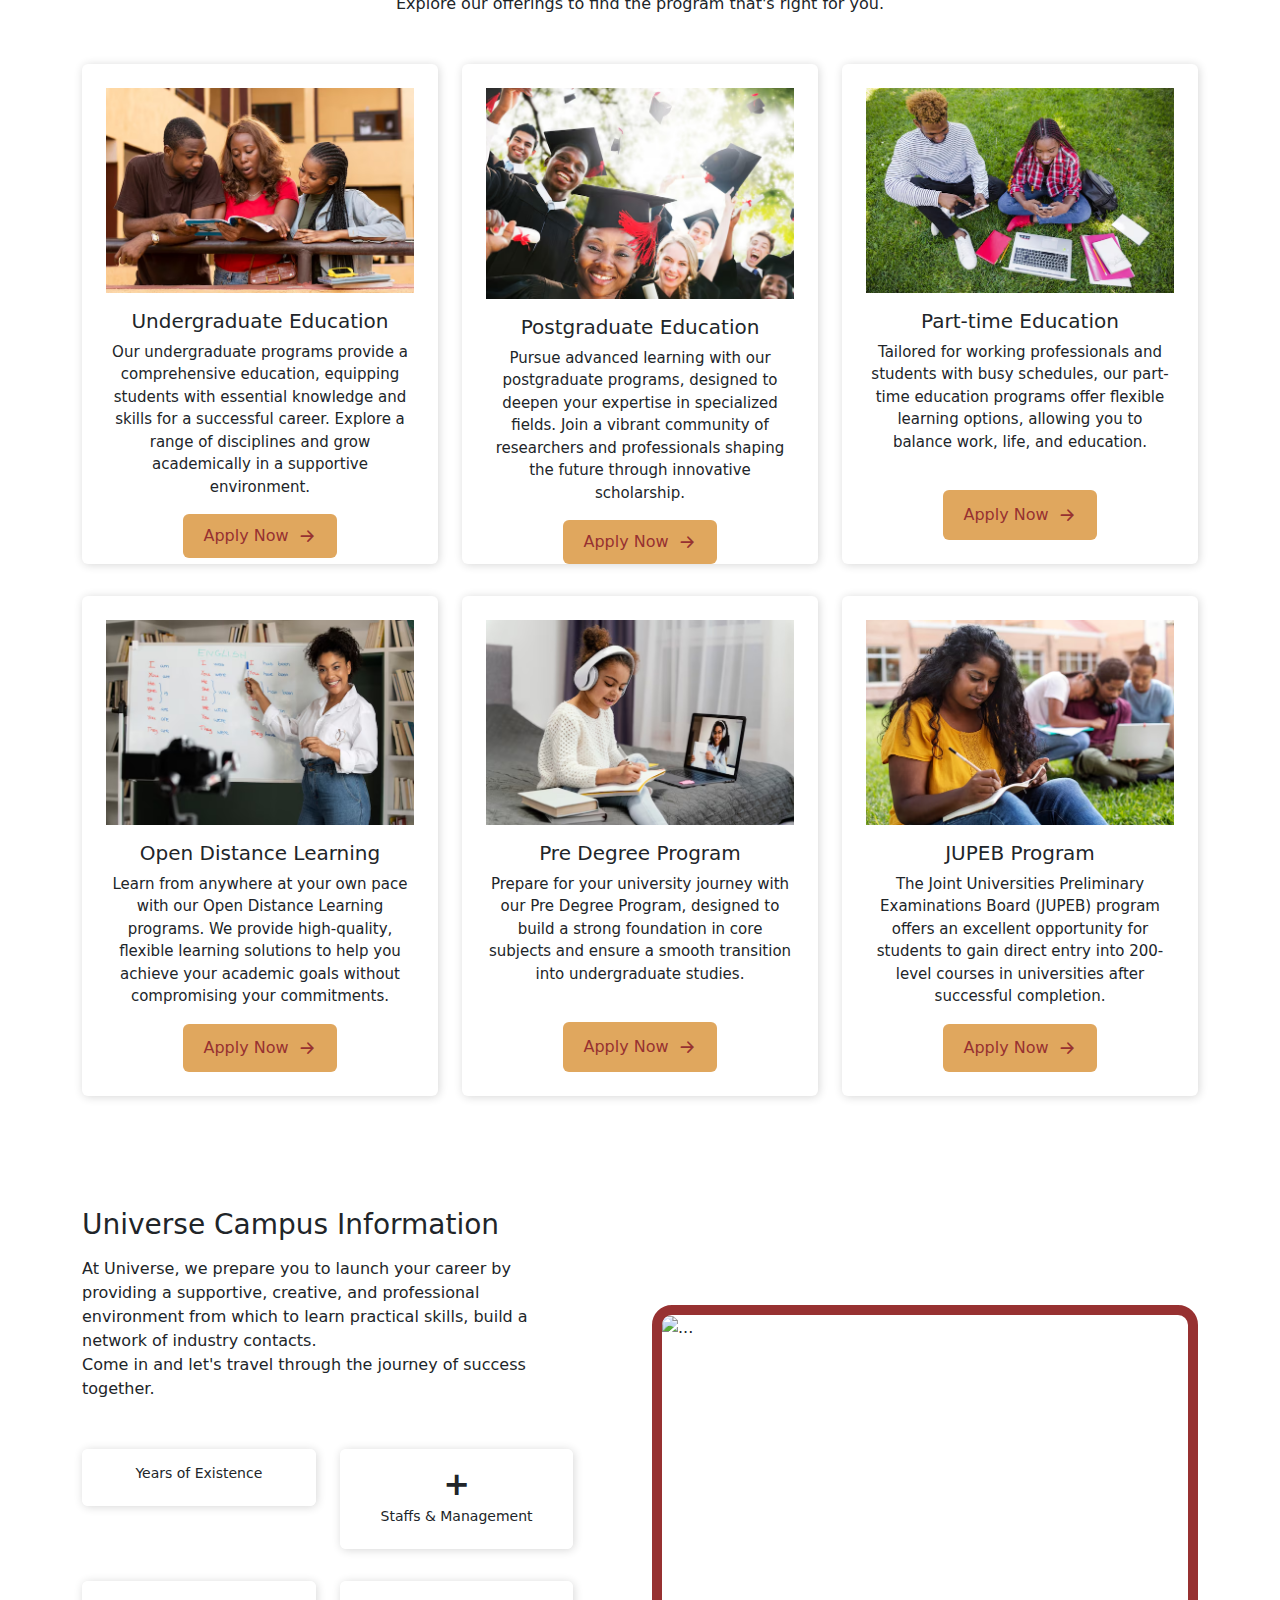
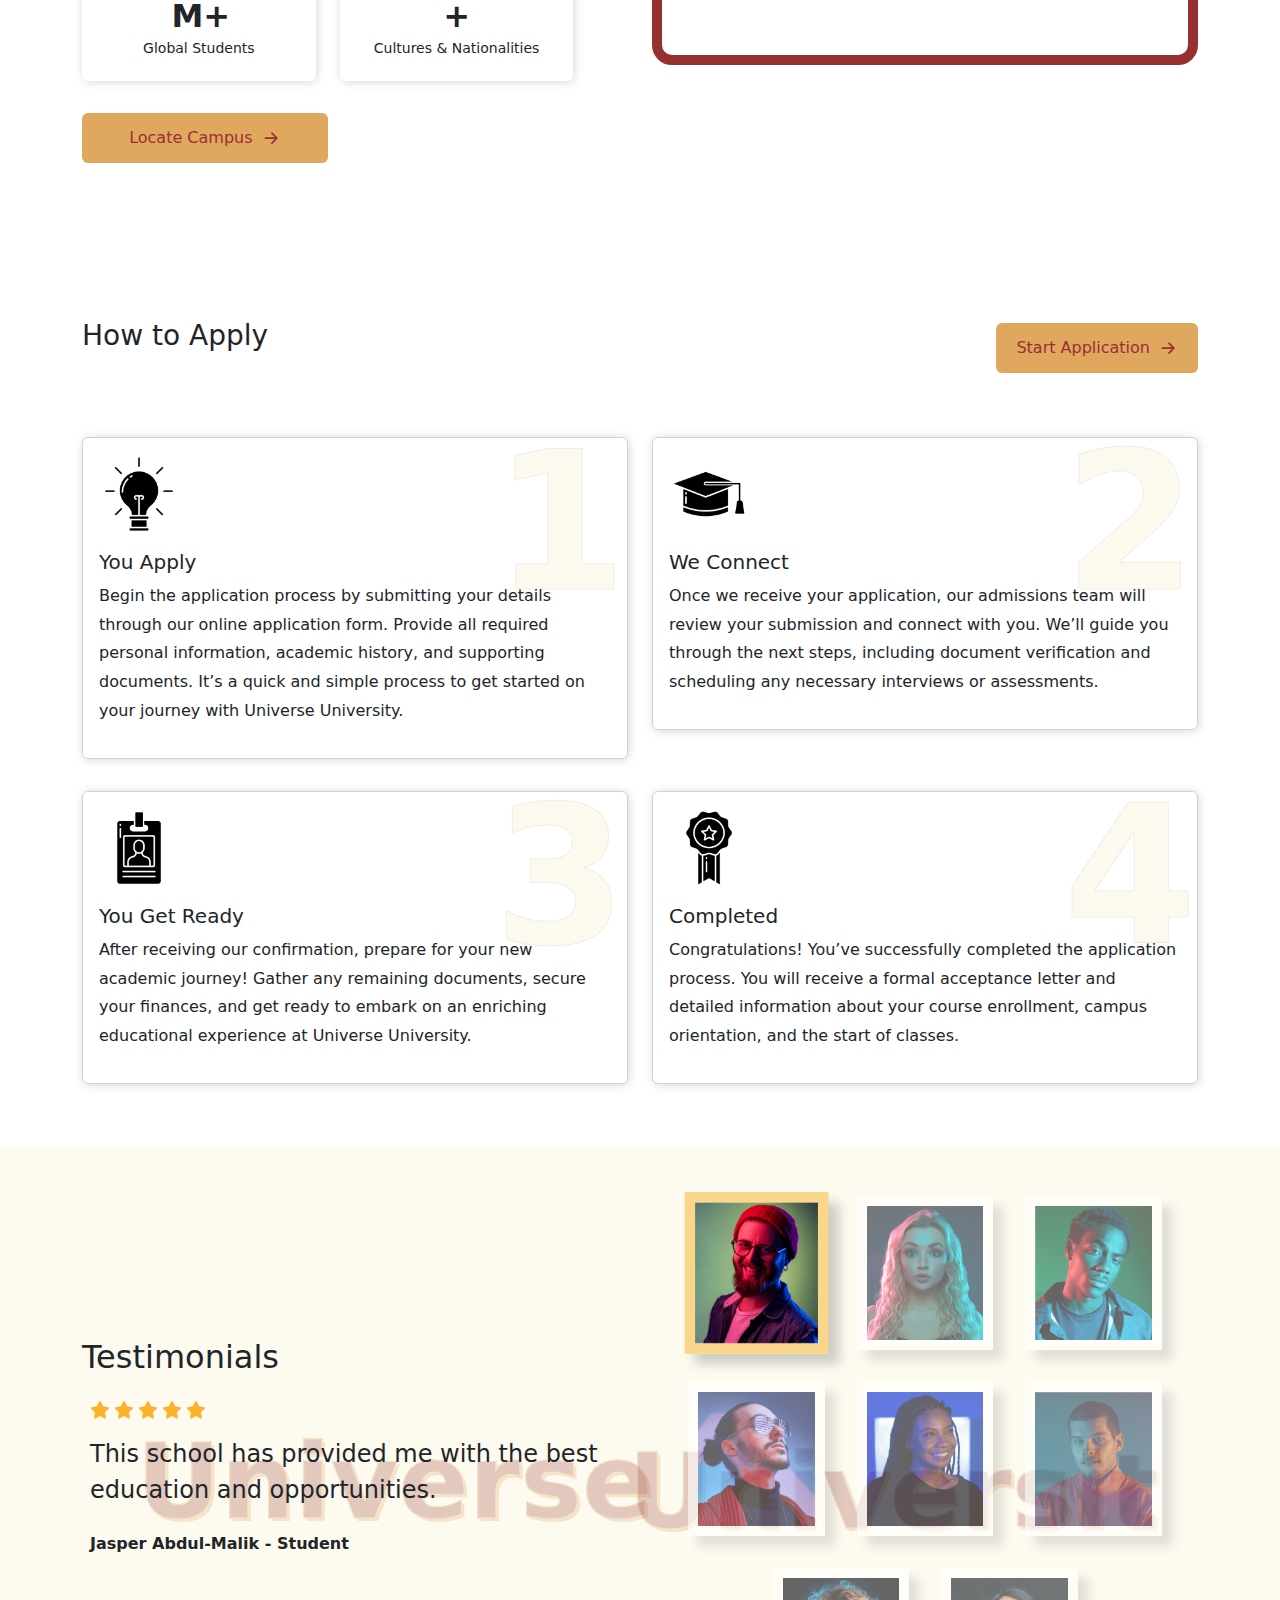
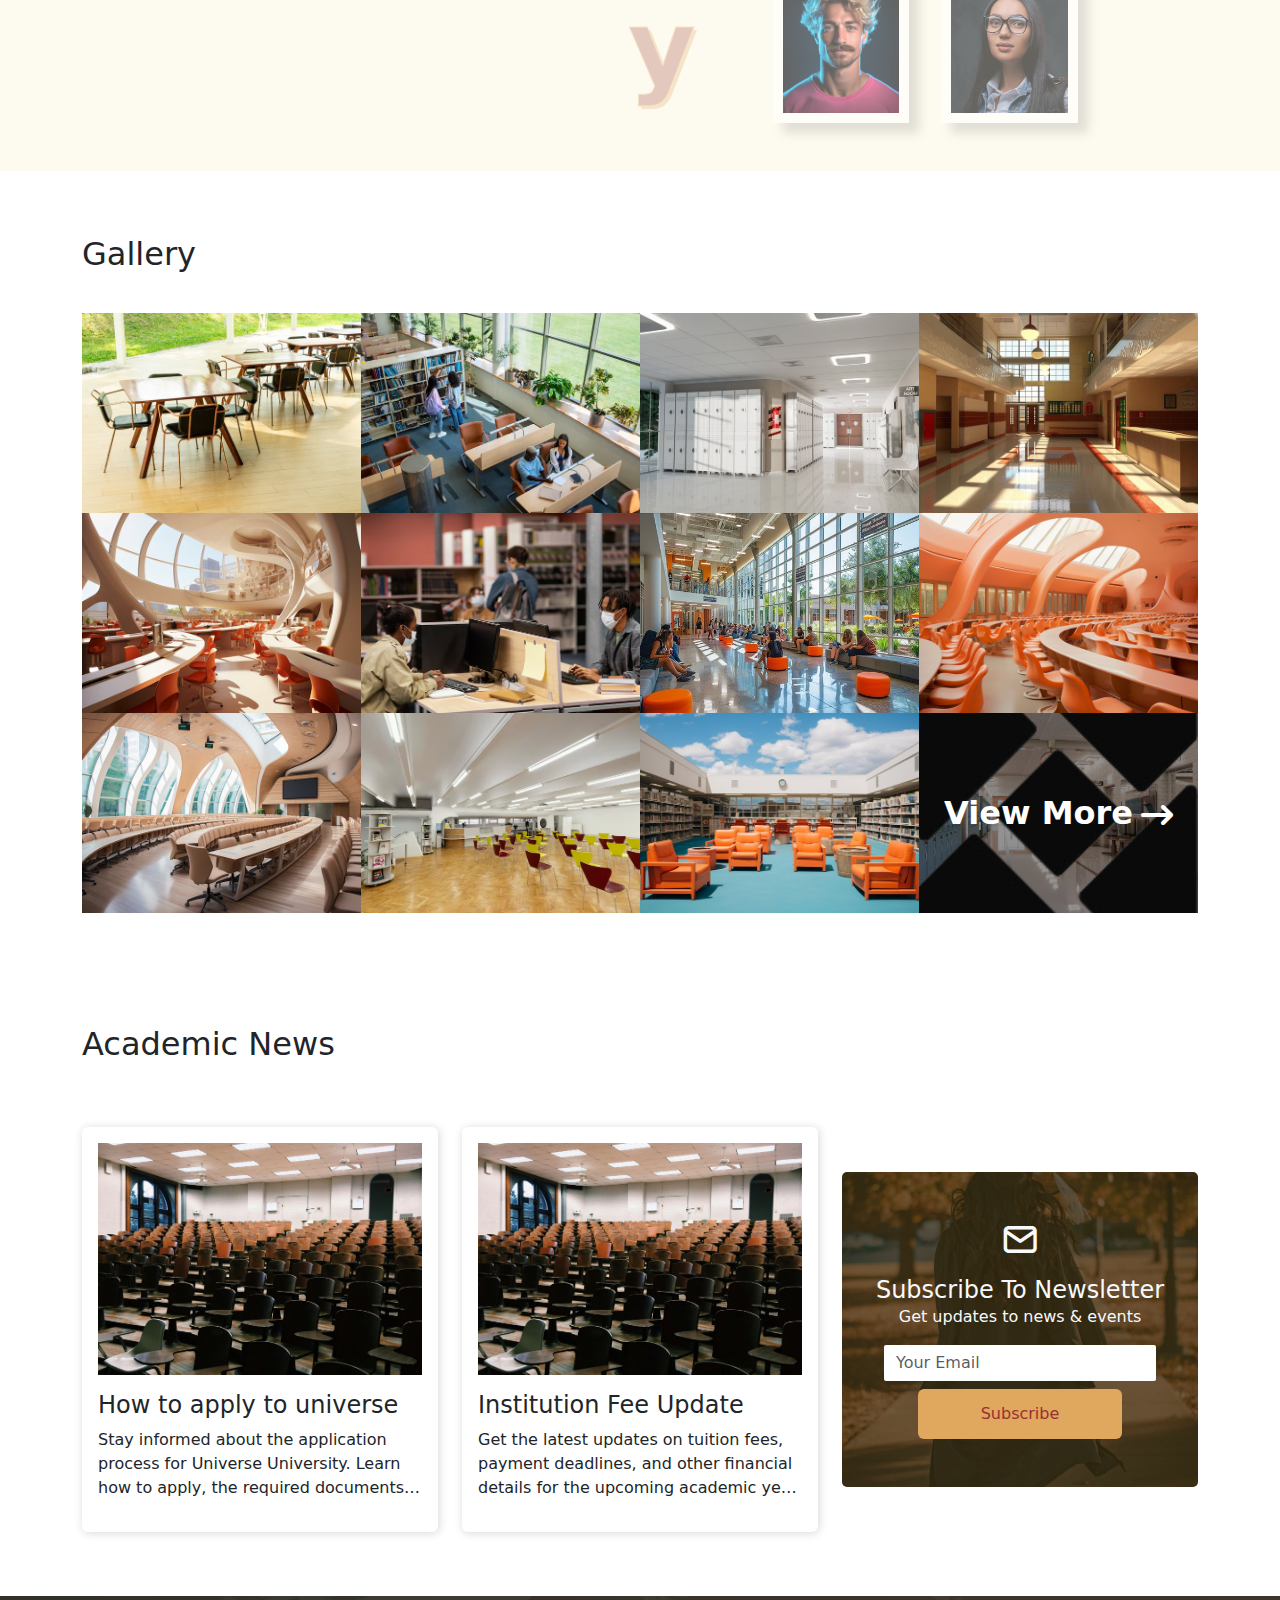
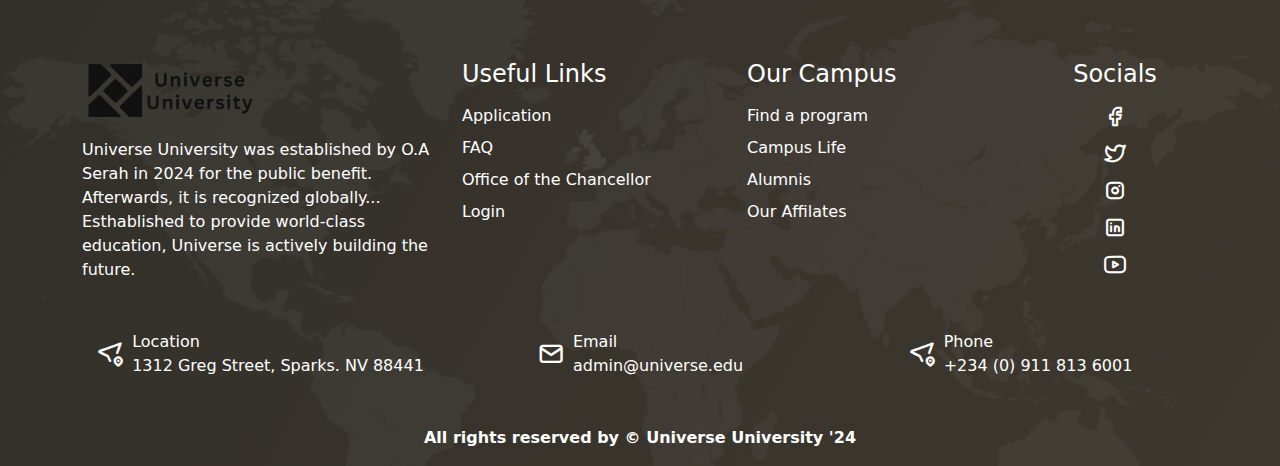
==== commit f9ce2837: "Made corrections" ====
--- a/index.html
+++ b/index.html
@@ -30,13 +30,13 @@
                 <div class="collapse navbar-collapse pb-lg-0 pb-3" id="navbarSupportedContent">
                     <ul class="navbar-nav mx-auto gap-3 mb-2 mt-lg-0 mt-3 mb-lg-0">
                         <li class="nav-item">
-                            <a class="nav-link px-2" aria-current="page" href="index.html">Home</a>
+                            <a class="nav-link px-2 active" aria-current="page" href="index.html">Home</a>
                         </li>
                         <li class="nav-item">
-                            <a class="nav-link px-2" href="index.html#academics">Courses</a>
+                            <a class="nav-link px-2" href="programmes.html">Courses</a>
                         </li>
                         <li class="nav-item">
-                            <a class="nav-link px-2 active" href="about.html">About</a>
+                            <a class="nav-link px-2" href="about.html">About</a>
                         </li>
                         <li class="nav-item">
                             <a class="nav-link px-2" href="contact.html">Contact</a>
@@ -64,8 +64,6 @@
             </div>
         </section>
 
-        <h3>durrrrr</h3>
-
         <section class="about py-5">
             <div class="container my-5">
                 <div class="row align-items-center justify-content-between">
@@ -102,7 +100,7 @@
                             </div>
                             <h5>Undergraduate Education</h5>
                             <p> Our undergraduate programs provide a comprehensive education, equipping students with essential knowledge and skills for a successful career. Explore a range of disciplines and grow academically in a supportive environment.</p>
-                            <a href="programmes.html" class="btn mt-auto academicsbtn d-flex gap-2 align-items-center justify-content-center w-50 mx-auto"><span>Apply Now</span> <i class="ti ti-arrow-right"></i></a>
+                            <a href="programmes.html" class="btn mt-auto academicsbtn d-flex gap-2 align-items-center justify-content-center mx-auto"><span>Apply Now</span> <i class="ti ti-arrow-right"></i></a>
                         </div>
                     </div>
                     <div class="col-lg-4 col-md-6 col-12 mx-auto my-3">
@@ -112,7 +110,7 @@
                             </div>
                             <h5>Postgraduate Education</h5>
                             <p>Pursue advanced learning with our postgraduate programs, designed to deepen your expertise in specialized fields. Join a vibrant community of researchers and professionals shaping the future through innovative scholarship.</p>
-                            <a href="programmes.html" class="btn mt-auto academicsbtn d-flex gap-2 align-items-center justify-content-center w-50 mx-auto"><span>Apply Now</span> <i class="ti ti-arrow-right"></i></a>
+                            <a href="programmes.html" class="btn mt-auto academicsbtn d-flex gap-2 align-items-center justify-content-center mx-auto"><span>Apply Now</span> <i class="ti ti-arrow-right"></i></a>
                         </div>
                     </div>
                     <div class="col-lg-4 col-md-6 col-12 mx-auto my-3">
@@ -122,7 +120,7 @@
                             </div>
                             <h5>Part-time Education</h5>
                             <p>Tailored for working professionals and students with busy schedules, our part-time education programs offer flexible learning options, allowing you to balance work, life, and education.</p>
-                            <a href="programmes.html" class="btn mt-auto academicsbtn d-flex gap-2 align-items-center justify-content-center w-50 mx-auto"><span>Apply Now</span> <i class="ti ti-arrow-right"></i></a>
+                            <a href="programmes.html" class="btn mt-auto academicsbtn d-flex gap-2 align-items-center justify-content-center mx-auto"><span>Apply Now</span> <i class="ti ti-arrow-right"></i></a>
                         </div>
                     </div>
                     <div class="col-lg-4 col-md-6 col-12 mx-auto my-3">
@@ -132,7 +130,7 @@
                             </div>
                             <h5>Open Distance Learning</h5>
                             <p>Learn from anywhere at your own pace with our Open Distance Learning programs. We provide high-quality, flexible learning solutions to help you achieve your academic goals without compromising your commitments.</p>
-                            <a href="programmes.html" class="btn mt-auto academicsbtn d-flex gap-2 align-items-center justify-content-center w-50 mx-auto"><span>Apply Now</span> <i class="ti ti-arrow-right"></i></a>
+                            <a href="programmes.html" class="btn mt-auto academicsbtn d-flex gap-2 align-items-center justify-content-center mx-auto"><span>Apply Now</span> <i class="ti ti-arrow-right"></i></a>
                         </div>
                     </div>
                     <div class="col-lg-4 col-md-6 col-12 mx-auto my-3">
@@ -142,7 +140,7 @@
                             </div>
                             <h5>Pre Degree Program</h5>
                             <p>Prepare for your university journey with our Pre Degree Program, designed to build a strong foundation in core subjects and ensure a smooth transition into undergraduate studies.</p>
-                            <a href="programmes.html" class="btn mt-auto academicsbtn d-flex gap-2 align-items-center justify-content-center w-50 mx-auto"><span>Apply Now</span> <i class="ti ti-arrow-right"></i></a>
+                            <a href="programmes.html" class="btn mt-auto academicsbtn d-flex gap-2 align-items-center justify-content-center mx-auto"><span>Apply Now</span> <i class="ti ti-arrow-right"></i></a>
                         </div>
                     </div>
                     <div class="col-lg-4 col-md-6 col-12 mx-auto my-3">
@@ -152,7 +150,7 @@
                             </div>
                             <h5>JUPEB Program</h5>
                             <p>The Joint Universities Preliminary Examinations Board (JUPEB) program offers an excellent opportunity for students to gain direct entry into 200-level courses in universities after successful completion.</p>
-                            <a href="programmes.html" class="btn mt-auto academicsbtn d-flex gap-2 align-items-center justify-content-center w-50 mx-auto"><span>Apply Now</span> <i class="ti ti-arrow-right"></i></a>
+                            <a href="programmes.html" class="btn mt-auto academicsbtn d-flex gap-2 align-items-center justify-content-center mx-auto"><span>Apply Now</span> <i class="ti ti-arrow-right"></i></a>
                         </div>
                     </div>
                 </div>
@@ -228,7 +226,7 @@
                             </div>
                         </div>
                     </div>
-                    <div class="col-lg-3 col-md-6 col-12 my-3">
+                    <div class="col-lg-6 col-md-6 col-12 my-3">
                         <div class="card howcard p-3 bg-transparent">
                             <div class="d-flex justify-content-between">
                                 <div class="card-img">
@@ -238,11 +236,11 @@
                             </div>
                             <div class="card-text mt-3">
                                 <h5>You Apply</h5>
-                                <p>Lorem ipsum dolor sit amet consectetur adipisicing elit. Eligendi repudiandae velit aliquam animi at. Fugiat.</p>
-                            </div>
-                        </div>
-                    </div>
-                    <div class="col-lg-3 col-md-6 col-12 my-3">
+                                <p>Begin the application process by submitting your details through our online application form. Provide all required personal information, academic history, and supporting documents. It’s a quick and simple process to get started on your journey with Universe University.</p>
+                            </div>
+                        </div>
+                    </div>
+                    <div class="col-lg-6 col-md-6 col-12 my-3">
                         <div class="card howcard p-3 bg-transparent">
                             <div class="d-flex justify-content-between">
                                 <div class="card-img">
@@ -252,11 +250,11 @@
                             </div>
                             <div class="card-text mt-3">
                                 <h5>We Connect</h5>
-                                <p>Lorem ipsum dolor sit amet consectetur adipisicing elit. Eligendi repudiandae velit aliquam animi at. Fugiat.</p>
-                            </div>
-                        </div>
-                    </div>
-                    <div class="col-lg-3 col-md-6 col-12 my-3">
+                                <p>Once we receive your application, our admissions team will review your submission and connect with you. We’ll guide you through the next steps, including document verification and scheduling any necessary interviews or assessments.</p>
+                            </div>
+                        </div>
+                    </div>
+                    <div class="col-lg-6 col-md-6 col-12 my-3">
                         <div class="card howcard p-3 bg-transparent">
                             <div class="d-flex justify-content-between">
                                 <div class="card-img">
@@ -266,11 +264,11 @@
                             </div>
                             <div class="card-text mt-3">
                                 <h5>You Get Ready</h5>
-                                <p>Lorem ipsum dolor sit amet consectetur adipisicing elit. Eligendi repudiandae velit aliquam animi at. Fugiat.</p>
-                            </div>
-                        </div>
-                    </div>
-                    <div class="col-lg-3 col-md-6 col-12 my-3">
+                                <p>After receiving our confirmation, prepare for your new academic journey! Gather any remaining documents, secure your finances, and get ready to embark on an enriching educational experience at Universe University.</p>
+                            </div>
+                        </div>
+                    </div>
+                    <div class="col-lg-6 col-md-6 col-12 my-3">
                         <div class="card howcard p-3 bg-transparent">
                             <div class="d-flex justify-content-between">
                                 <div class="card-img">
@@ -280,7 +278,7 @@
                             </div>
                             <div class="card-text mt-3">
                                 <h5>Completed</h5>
-                                <p>Lorem ipsum dolor sit amet consectetur adipisicing elit. Eligendi repudiandae velit aliquam animi at. Fugiat.</p>
+                                <p>Congratulations! You’ve successfully completed the application process. You will receive a formal acceptance letter and detailed information about your course enrollment, campus orientation, and the start of classes.</p>
                             </div>
                         </div>
                     </div>
@@ -428,7 +426,7 @@
                                         </div>
                                         <div class="card-text mt-3">
                                             <h4>How to apply to universe</h4>
-                                            <p>Lorem ipsum dolor sit amet consectetur, adipisicing elit. Quos maiores excepturi quam reprehenderit fugiat mollitia architecto non animi. Accusantium, unde.</p>
+                                            <p>Stay informed about the application process for Universe University. Learn how to apply, the required documents, and important deadlines. Our step-by-step guide will ensure you’re fully prepared to begin your journey at Universe University....</p>
                                         </div>
                                     </div>
                                 </a>
@@ -441,7 +439,7 @@
                                         </div>
                                         <div class="card-text mt-3">
                                             <h4>Institution Fee Update</h4>
-                                            <p>Lorem ipsum dolor sit amet consectetur, adipisicing elit. Quos maiores excepturi quam reprehenderit fugiat mollitia architecto non animi. Accusantium, unde.</p>
+                                            <p>Get the latest updates on tuition fees, payment deadlines, and other financial details for the upcoming academic year. This article covers everything you need to know to stay on track with your finances while studying at Universe University.</p>
                                         </div>
                                     </div>
                                 </a>
@@ -484,7 +482,7 @@
                     <div class="col-lg-3 col-md-6 col-12 mt-3">
                         <h4>Our Campus</h4>
                         <ul class="navbar-nav gap-2 mt-3">
-                            <li><a class="nav-link p-0" href="index.html#academics">Find a program</a></li>
+                            <li><a class="nav-link p-0" href="programmes.html">Find a program</a></li>
                             <li><a class="nav-link p-0" href="campuslife.html">Campus Life</a></li>
                             <li><a class="nav-link p-0" href="alumni.html">Alumnis</a></li>
                             <li><a class="nav-link p-0" href="affilate.html">Our Affilates</a></li>
--- a/styles.css
+++ b/styles.css
@@ -130,6 +130,9 @@
     transition: .2s;
     cursor: pointer;
     box-shadow: 1px 1px 10px var(--deep);
+}
+.academicsbtn{
+    width: 50% !important;
 }
 .how .howcard:hover .number{
     transition: .8s;
--- a/responsiveness.css
+++ b/responsiveness.css
@@ -42,6 +42,9 @@
 @media (min-width:200px) and (max-width:767px) {
     .herosection{
         height: 100vh !important;
+    }
+    .academicsbtn{
+        width: 100% !important;
     }
     .faqs{
         padding: 1rem !important;
@@ -123,7 +126,7 @@
     }
     .academicsbtn,
     .howbtn{
-        width: 85% !important;
+        width: 70% !important;
     }
     .R-herosection{
         height: 30vh !important;
